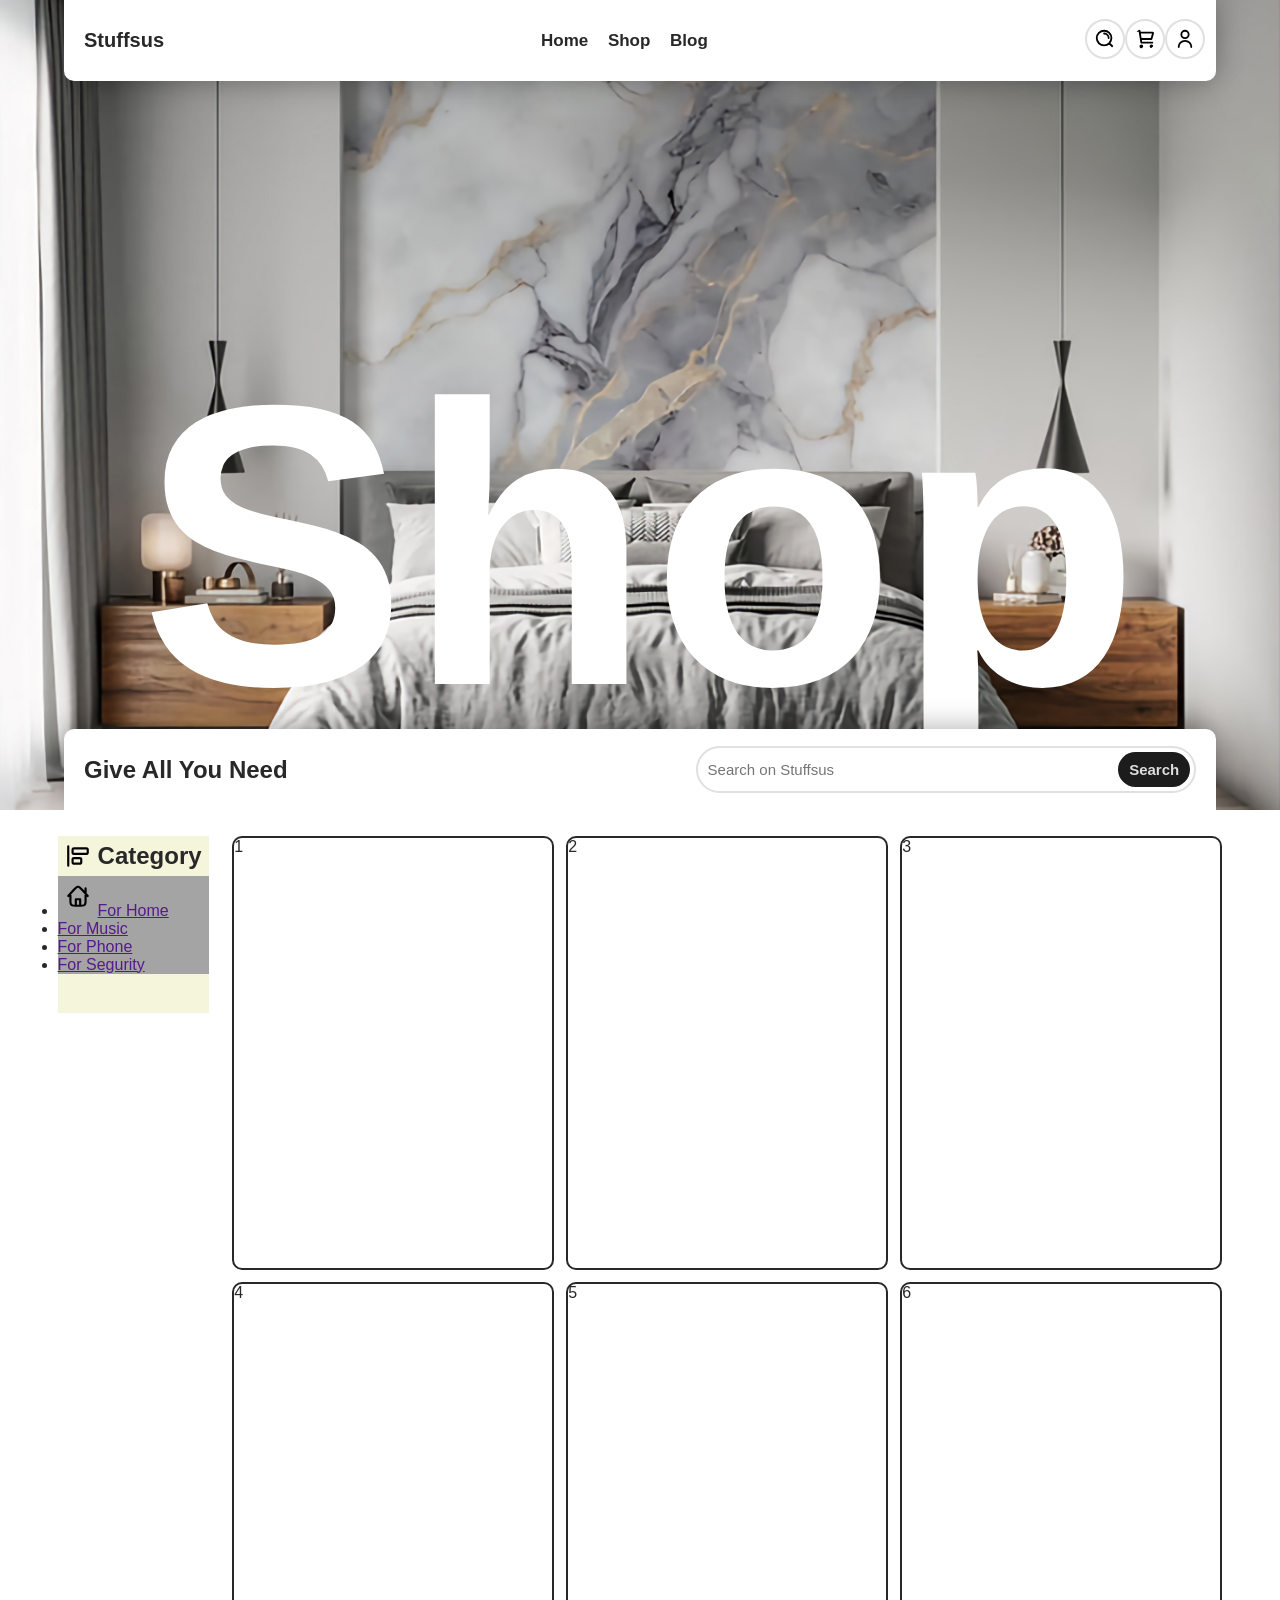
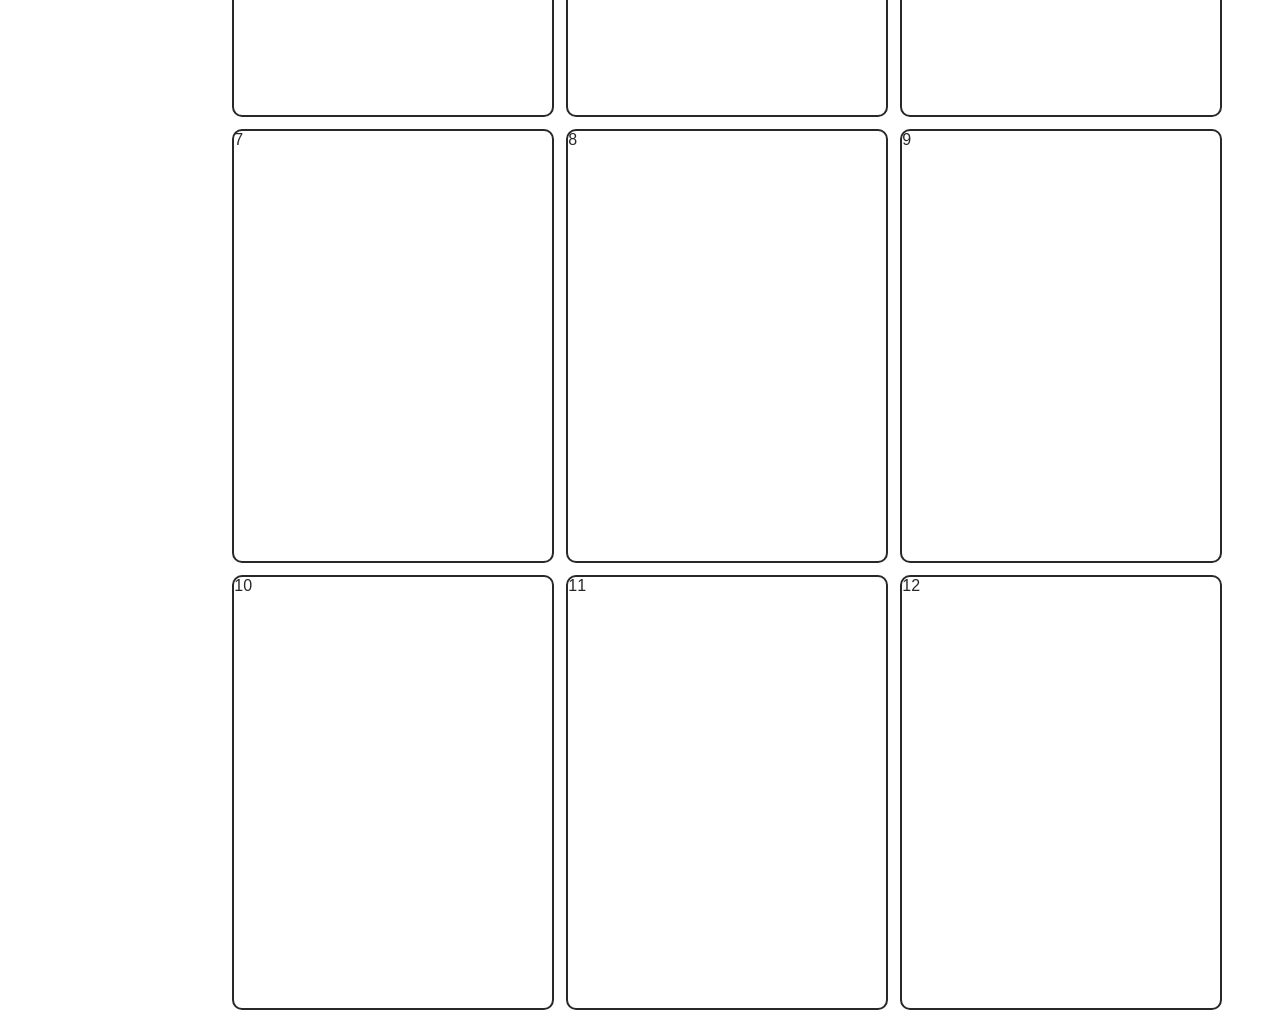
==== index.html @ 82d94eec "css y html" ====
<!DOCTYPE html>
<html lang="en">
<head>
    <meta charset="UTF-8">
    <meta name="viewport" content="width=device-width, initial-scale=1.0">
    <link rel="stylesheet" href="style.css">
    <title>E-commerce</title>
</head>
<body>
    <header class="header">
        <nav class="header__navbar">
            <h1 class="header__title">Stuffsus</h1>
            <ul class="header__list-container">
                <li class="header__list-item"><a href="#">Home</a></li>
                <li class="header__list-item"><a href="#">Shop</a></li>
                <li class="header__list-item"><a href="#">Blog</a></li>
            </ul>
            <div class="header__tools">
                <a href="#"><img src="img/search.svg" class="header__img"></a>
                <a href="#"><img src="img/carshoping.svg" class="header__img"></a>
                <a href="#"><img src="img/user.svg" class="header__img"></a>
            </div>
        </nav>
        <h2 class="header__background-txt">Shop</h2>
        <div class="header__navbar-second">
            <h2 class="header__title-second">Give All You Need</h2>
            <div class="header__search">
                <input class="header__search-txt" type="text" placeholder="Search on Stuffsus">
                <button class="header__search-button">Search</button>
            </div>
        </div>
    </header>
    <main class="shop">
        <div class="shop__box">
            <div class="shop__category">
                <div class="shop__category-title-box">
                    <img src="img/category.svg" class="shop__category-title-img">
                    <h2 class="shop__category-title">Category</h2>
                </div>
                <div class="shop__category-container">
                    <ul class="shop__category-list">
                        <li class="shop__category-item"><img src="img/house.svg" class="shop__category-item-img"><a href="">For Home</a></li>
                        <li class="shop__category-item"><a href="">For Music</a></li>
                        <li class="shop__category-item"><a href="">For Phone</a></li>
                        <li class="shop__category-item"><a href="">For Segurity</a></li>
                    </ul>
                </div>
            </div>
            <div class="shop__product-container">
                <div class="shop__product-item">1</div>
                <div class="shop__product-item">2</div>
                <div class="shop__product-item">3</div>
                <div class="shop__product-item">4</div>
                <div class="shop__product-item">5</div>
                <div class="shop__product-item">6</div>
                <div class="shop__product-item">7</div>
                <div class="shop__product-item">8</div>
                <div class="shop__product-item">9</div>
                <div class="shop__product-item">10</div>
                <div class="shop__product-item">11</div>
                <div class="shop__product-item">12</div>
            </div>
        </div>
    </main>
</body>
</html>
---- style.css ----
*   {
    box-sizing: border-box;
}

body, nav, ul, li, div, a, input, button, header, footer, * {
    margin: 0;
    padding: 0;
}

body    {
    font-family: Arial, Helvetica, sans-serif;
    color: #282828;
}

/* ------------HEADER SECTION---------- */

.header {
    display: flex;
    flex-direction: column;
    width: 100%;
    height: 90vh;
    background-color: lightgray;
    background-image: url(img/background.jpg);
    background-position: center;
    background-size: cover;
    justify-content: space-between;
    align-items: center;
    position: relative;
    overflow: hidden;
    container-type: inline-size;
    container-name: header;
}

.header__navbar    {
    display: flex;
    background-color: white;
    justify-content: space-between;
    width: 90vw;
    height: 10%;
    border-radius: 0 0 10px 10px;
    padding: 20px;
    align-items: center;
    z-index: 10;
    box-shadow: 0 0 30px #0005;
}

.header__title  {
    font-size: 20px;
}

.header__list-container {
    display: flex;
    justify-content: space-between;
    width: 15%;
}

.header__list-item  {
    list-style: none;
}

.header__list-item a {
    text-decoration: none;
    font-size: 17px;
    font-weight: 600;
    color: #282828;
}

.header__tools  {
    display: flex;
    justify-content: space-between;
    width: 10%;
}

.header__img    {
    padding: 7px;
    width: 40px;
    border-radius: 50px;
    border: solid 2px #e1e0e0;
}

.header__navbar-second  {
    display: flex;
    background-color: white;
    justify-content: space-between;
    width: 90vw;
    height: 10%;
    border-radius: 10px 10px 0 0;
    padding: 20px;
    align-items: center;
    z-index: 10;
    box-shadow: 0 0 30px #0005;
}

.header__search {
    display: flex;
    justify-content: space-between;
    width: 45%;
    border: solid 2px #e1e0e0;
    border-radius: 30px;
}

.header__search-txt {
    width: 33vw;
    margin: 10px 0 10px 10px;
    font-size: 15px;
    color: #a4a4a4;
    border: none;
}

.header__search-button   {
    width: 15%;
    border-radius: 30px;
    border: none;
    background-color: rgb(28 28 28);
    color: #dddddd;
    height: 35px;
    margin: 4px;
    font-size: 15px;
    font-weight: 600;
    cursor: pointer;
}

.header__search-button:hover    {
    background-color: rgb(28 28 28 / 85%);
    color: #c3c3c3;
    box-shadow: 0 0 3px rgba(0, 0, 0, 0.619);
}

.header__background-txt {
    color: #fff;
    position: absolute;
    top: 39%;
    font-size: 25rem;
    cursor: default;
}

/* ------------HEADER QUERIES---------- */

@container header (width: 900px) {
    .header {
        background-color: red;
    }
}

/* ------------HEADER END---------- */

/* ------------SHOP SECTION---------- */

.shop   {
    display: flex;
    width: 100%;
    height: 200vh;
}

.shop__box  {
    display: flex;
    width: 91%;
    justify-content: space-between;
    margin: 0 auto;
    margin-top: 2%;
}

.shop__category {
    display: flex;
    flex-direction: column;
    position: sticky;
    top: 5%;
    background-color: beige;
    height: 10%;
    width: 13%;
}

.shop__category-title-box {
    display: flex;
    justify-content: start;
    align-items: center;
}

.shop__category-title-img {
    padding: 7px;
    width: 40px;
}

.shop__category-container {
    background-color: azure;
}

.shop__category-list {
    width: 100%;
}

.shop__category-item-img {
    padding: 7px;
    width: 40px;
}

.shop__category-item {
    background-color: #a4a4a4;
}

.shop__product-container {
    width: 85%;
    display: grid;
    grid-template-columns: repeat(3, 1fr);
    grid-template-rows: repeat(4, 1fr);
    gap: 12px;
}

.shop__product-item {
    border: solid 2px #282828;
    border-radius: 10px;
}

/* ------------SHOP QUERIES---------- */



/* ------------SHOP END---------- */
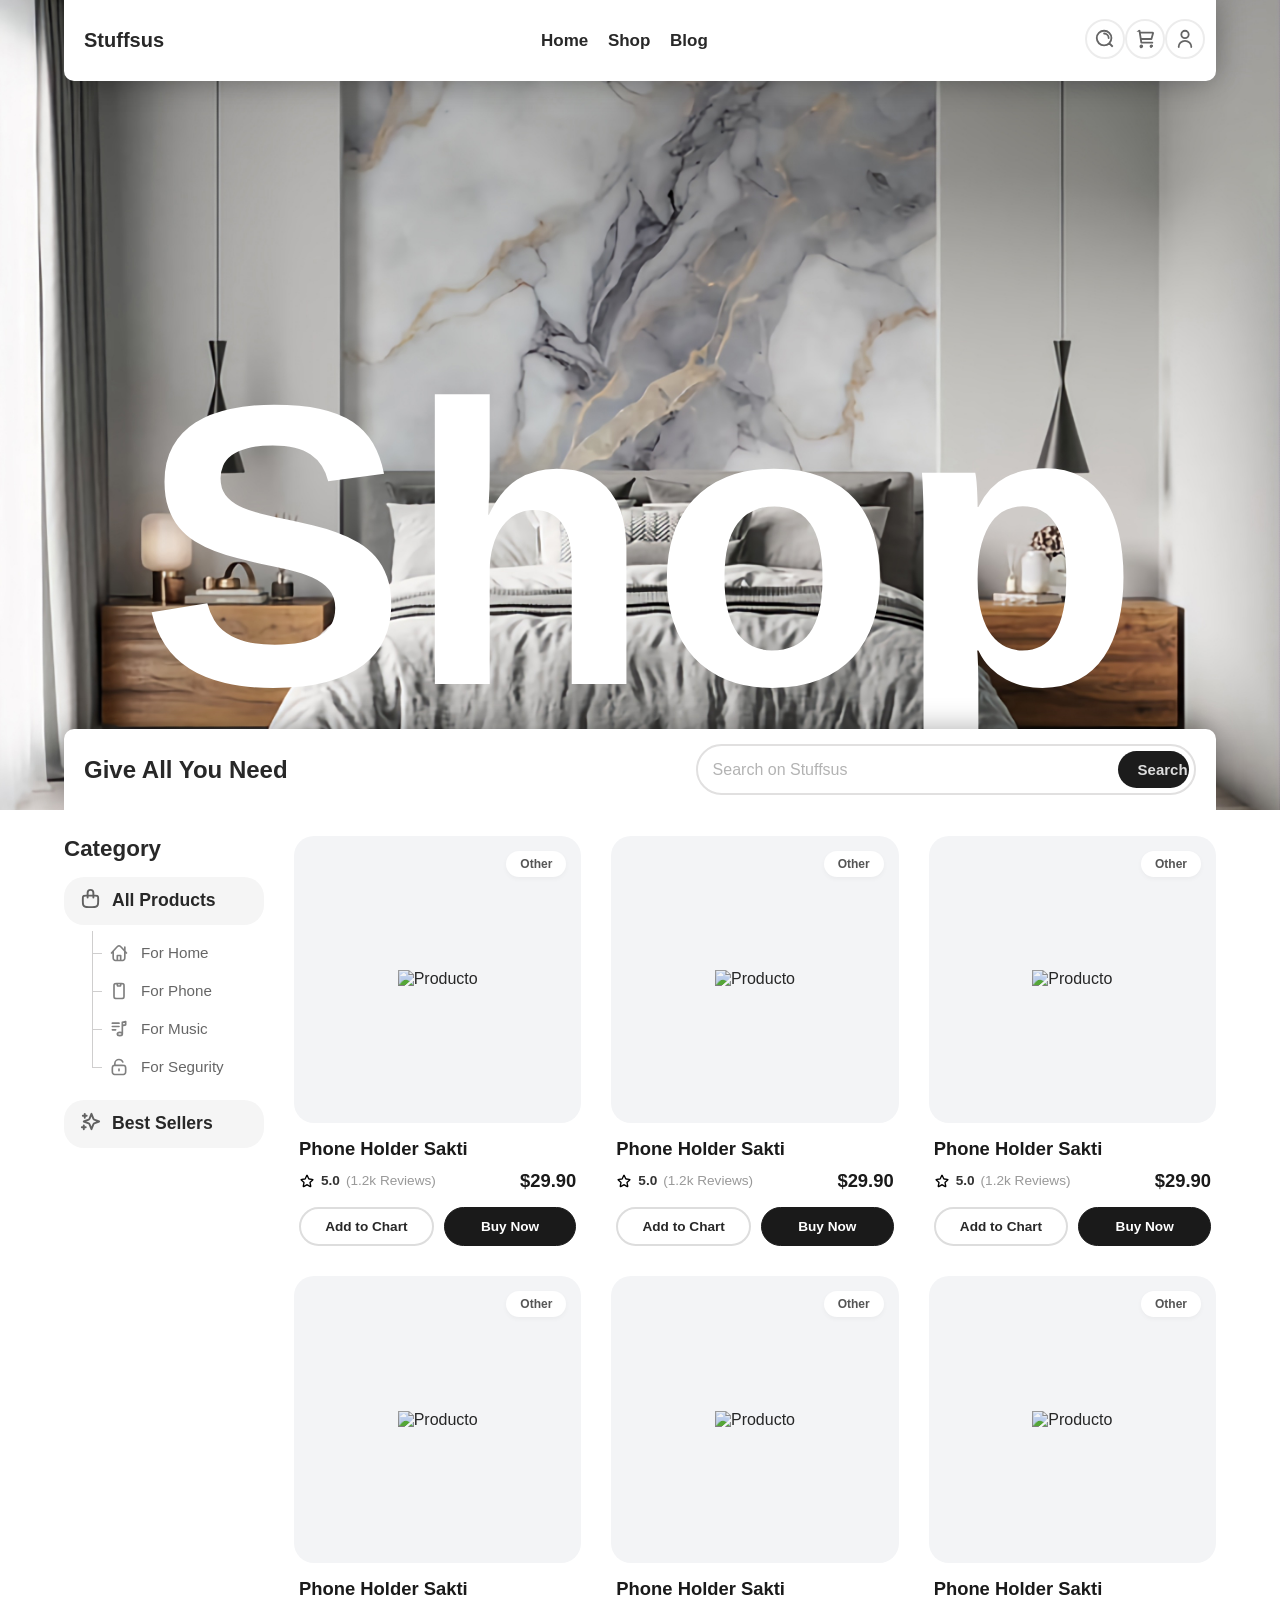
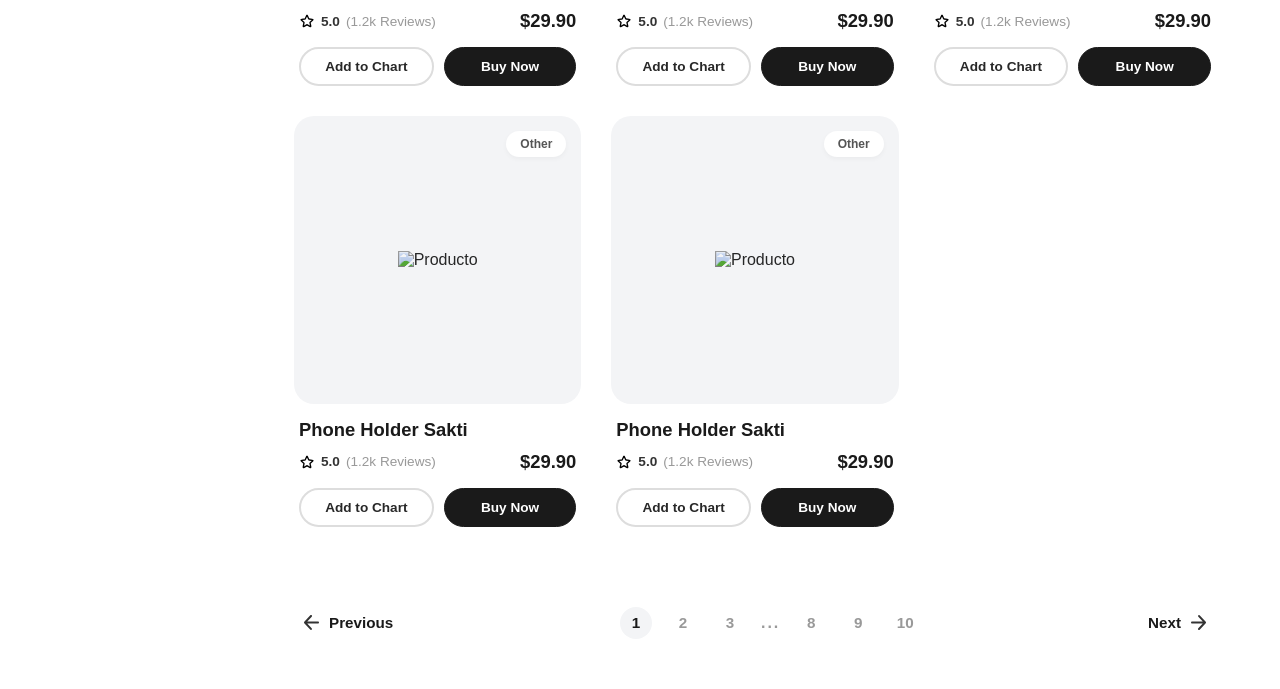
==== commit c61581d6: "add shop__section and update header__section" ====
--- a/index.html
+++ b/index.html
@@ -25,40 +25,246 @@
         <div class="header__navbar-second">
             <h2 class="header__title-second">Give All You Need</h2>
             <div class="header__search">
-                <input class="header__search-txt" type="text" placeholder="Search on Stuffsus">
-                <button class="header__search-button">Search</button>
+                <!-- <img src="img/search.svg" class="header__search-img"> -->
+                <input class="header__search-input" type="text" placeholder="Search on Stuffsus">
+                <button type="submit" class="header__search-button">Search</button>
             </div>
         </div>
     </header>
     <main class="shop">
         <div class="shop__box">
-            <div class="shop__category">
-                <div class="shop__category-title-box">
-                    <img src="img/category.svg" class="shop__category-title-img">
-                    <h2 class="shop__category-title">Category</h2>
+            <div class="shop__tree-menu">
+                <h2 class="shop__tree-menu-title">Category</h2>
+                <details open class="shop__details">
+                    <summary class="shop__summary shop__summary--active">
+                        <div class="shop__summary-content">
+                            <i><img src="img/bag.svg" class="shop__tree-menu-category-img"></i>
+                            All Products
+                        </div>
+                    </summary>
+                    <ul class="shop__sub-menu">
+                        <li class="shop__tree-menu-category-item">
+                            <i></i><img src="img/house.svg" class="shop__category-item-img"></i>
+                            <a href="">For Home</a>
+                        </li>
+                        <li class="shop__tree-menu-category-item">
+                            <i></i><img src="img/phone.svg" class="shop__category-item-img"></i>
+                            <a href="">For Phone</a>
+                        </li>
+                        <li class="shop__tree-menu-category-item">
+                            <i></i><img src="img/music.svg" class="shop__category-item-img"></i>
+                            <a href="">For Music</a>
+                        </li>
+                        <li class="shop__tree-menu-category-item">
+                            <i></i><img src="img/unlock.svg" class="shop__category-item-img"></i>
+                            <a href="">For Segurity</a>
+                        </li>
+                    </ul>
+                </details>
+                <details class="shop__details">
+                    <summary class="shop__summary shop__summary--active">
+                        <div class="shop__summary-content">
+                            <i><img src="img/stars.svg" class="shop__tree-menu-category-img"></i>
+                            Best Sellers
+                        </div>
+                    </summary>
+                    <ul class="shop__sub-menu">
+                        <li class="shop__tree-menu-category-item">
+                            <i></i><img src="img/user.svg" class="shop__category-item-img"></i>
+                            <a href="">Puto</a>
+                        </li>
+                        <li class="shop__tree-menu-category-item">
+                            <i></i><img src="img/bolt.svg" class="shop__category-item-img"></i>
+                            <a href="">Earphone</a>
+                        </li>
+                        <li class="shop__tree-menu-category-item">
+                            <i></i><img src="img/music.svg" class="shop__category-item-img"></i>
+                            <a href="">Musical</a>
+                        </li>
+                        <li class="shop__tree-menu-category-item">
+                            <i></i><img src="img/unlock.svg" class="shop__category-item-img"></i>
+                            <a href="">Diasca</a>
+                        </li>
+                    </ul>
+                </details>
+            </div>
+            <div class="shop__right-panel">
+                <div class="shop__product-container">
+                    <div class="shop__product-item">
+                        <div class="product__image-box">
+                            <span class="product__badge">Other</span>
+                            <img src="img/tu-producto.png" alt="Producto" class="product__img">
+                        </div>
+                        <div class="product__info">
+                            <h3 class="product__title">Phone Holder Sakti</h3>
+                            <div class="product__meta">
+                                <div class="product__rating">
+                                    <img src="img/star.svg" alt="Star" class="star-icon">
+                                    5.0 <span class="rating-count">(1.2k Reviews)</span>
+                                </div>
+                                <span class="product__price">$29.90</span>
+                            </div>
+                            <div class="product__actions">
+                                <button class="btn btn--outline">Add to Chart</button>
+                                <button class="btn btn--solid">Buy Now</button>
+                            </div>
+                        </div>
+                    </div>
+
+                    <div class="shop__product-item">
+                        <div class="product__image-box">
+                            <span class="product__badge">Other</span>
+                            <img src="img/tu-producto.png" alt="Producto" class="product__img">
+                        </div>
+                        <div class="product__info">
+                            <h3 class="product__title">Phone Holder Sakti</h3>
+                            <div class="product__meta">
+                                <div class="product__rating">
+                                    <img src="img/star.svg" alt="Star" class="star-icon">
+                                    5.0 <span class="rating-count">(1.2k Reviews)</span>
+                                </div>
+                                <span class="product__price">$29.90</span>
+                            </div>
+                            <div class="product__actions">
+                                <button class="btn btn--outline">Add to Chart</button>
+                                <button class="btn btn--solid">Buy Now</button>
+                            </div>
+                        </div>
+                    </div>
+                    <div class="shop__product-item">
+                        <div class="product__image-box">
+                            <span class="product__badge">Other</span>
+                            <img src="img/tu-producto.png" alt="Producto" class="product__img">
+                        </div>
+                        <div class="product__info">
+                            <h3 class="product__title">Phone Holder Sakti</h3>
+                            <div class="product__meta">
+                                <div class="product__rating">
+                                    <img src="img/star.svg" alt="Star" class="star-icon">
+                                    5.0 <span class="rating-count">(1.2k Reviews)</span>
+                                </div>
+                                <span class="product__price">$29.90</span>
+                            </div>
+                            <div class="product__actions">
+                                <button class="btn btn--outline">Add to Chart</button>
+                                <button class="btn btn--solid">Buy Now</button>
+                            </div>
+                        </div>
+                    </div>
+                    <div class="shop__product-item">
+                        <div class="product__image-box">
+                            <span class="product__badge">Other</span>
+                            <img src="img/tu-producto.png" alt="Producto" class="product__img">
+                        </div>
+                        <div class="product__info">
+                            <h3 class="product__title">Phone Holder Sakti</h3>
+                            <div class="product__meta">
+                                <div class="product__rating">
+                                    <img src="img/star.svg" alt="Star" class="star-icon">
+                                    5.0 <span class="rating-count">(1.2k Reviews)</span>
+                                </div>
+                                <span class="product__price">$29.90</span>
+                            </div>
+                            <div class="product__actions">
+                                <button class="btn btn--outline">Add to Chart</button>
+                                <button class="btn btn--solid">Buy Now</button>
+                            </div>
+                        </div>
+                    </div>
+                    <div class="shop__product-item">
+                        <div class="product__image-box">
+                            <span class="product__badge">Other</span>
+                            <img src="img/tu-producto.png" alt="Producto" class="product__img">
+                        </div>
+                        <div class="product__info">
+                            <h3 class="product__title">Phone Holder Sakti</h3>
+                            <div class="product__meta">
+                                <div class="product__rating">
+                                    <img src="img/star.svg" alt="Star" class="star-icon">
+                                    5.0 <span class="rating-count">(1.2k Reviews)</span>
+                                </div>
+                                <span class="product__price">$29.90</span>
+                            </div>
+                            <div class="product__actions">
+                                <button class="btn btn--outline">Add to Chart</button>
+                                <button class="btn btn--solid">Buy Now</button>
+                            </div>
+                        </div>
+                    </div>
+                    <div class="shop__product-item">
+                        <div class="product__image-box">
+                            <span class="product__badge">Other</span>
+                            <img src="img/tu-producto.png" alt="Producto" class="product__img">
+                        </div>
+                        <div class="product__info">
+                            <h3 class="product__title">Phone Holder Sakti</h3>
+                            <div class="product__meta">
+                                <div class="product__rating">
+                                    <img src="img/star.svg" alt="Star" class="star-icon">
+                                    5.0 <span class="rating-count">(1.2k Reviews)</span>
+                                </div>
+                                <span class="product__price">$29.90</span>
+                            </div>
+                            <div class="product__actions">
+                                <button class="btn btn--outline">Add to Chart</button>
+                                <button class="btn btn--solid">Buy Now</button>
+                            </div>
+                        </div>
+                    </div>
+                    <div class="shop__product-item">
+                        <div class="product__image-box">
+                            <span class="product__badge">Other</span>
+                            <img src="img/tu-producto.png" alt="Producto" class="product__img">
+                        </div>
+                        <div class="product__info">
+                            <h3 class="product__title">Phone Holder Sakti</h3>
+                            <div class="product__meta">
+                                <div class="product__rating">
+                                    <img src="img/star.svg" alt="Star" class="star-icon">
+                                    5.0 <span class="rating-count">(1.2k Reviews)</span>
+                                </div>
+                                <span class="product__price">$29.90</span>
+                            </div>
+                            <div class="product__actions">
+                                <button class="btn btn--outline">Add to Chart</button>
+                                <button class="btn btn--solid">Buy Now</button>
+                            </div>
+                        </div>
+                    </div>
+                    <div class="shop__product-item">
+                        <div class="product__image-box">
+                            <span class="product__badge">Other</span>
+                            <img src="img/tu-producto.png" alt="Producto" class="product__img">
+                        </div>
+                        <div class="product__info">
+                            <h3 class="product__title">Phone Holder Sakti</h3>
+                            <div class="product__meta">
+                                <div class="product__rating">
+                                    <img src="img/star.svg" alt="Star" class="star-icon">
+                                    5.0 <span class="rating-count">(1.2k Reviews)</span>
+                                </div>
+                                <span class="product__price">$29.90</span>
+                            </div>
+                            <div class="product__actions">
+                                <button class="btn btn--outline">Add to Chart</button>
+                                <button class="btn btn--solid">Buy Now</button>
+                            </div>
+                        </div>
+                    </div>
                 </div>
-                <div class="shop__category-container">
-                    <ul class="shop__category-list">
-                        <li class="shop__category-item"><img src="img/house.svg" class="shop__category-item-img"><a href="">For Home</a></li>
-                        <li class="shop__category-item"><a href="">For Music</a></li>
-                        <li class="shop__category-item"><a href="">For Phone</a></li>
-                        <li class="shop__category-item"><a href="">For Segurity</a></li>
-                    </ul>
+                <div class="shop__pagination">
+                    <a href="#" class="pagination__btn"><img src="img/back.svg" alt="Back" class="arrow-icon"> Previous</a>
+                    <div class="pagination__numbers">
+                        <a href="#" class="page-num active">1</a>
+                        <a href="#" class="page-num">2</a>
+                        <a href="#" class="page-num">3</a>
+                        <span class="page-dots">...</span>
+                        <a href="#" class="page-num">8</a>
+                        <a href="#" class="page-num">9</a>
+                        <a href="#" class="page-num">10</a>
+                    </div>
+                    <a href="#" class="pagination__btn">Next<img src="img/back.svg" alt="Next" class="arrow-icon right-arrow"></a>
                 </div>
-            </div>
-            <div class="shop__product-container">
-                <div class="shop__product-item">1</div>
-                <div class="shop__product-item">2</div>
-                <div class="shop__product-item">3</div>
-                <div class="shop__product-item">4</div>
-                <div class="shop__product-item">5</div>
-                <div class="shop__product-item">6</div>
-                <div class="shop__product-item">7</div>
-                <div class="shop__product-item">8</div>
-                <div class="shop__product-item">9</div>
-                <div class="shop__product-item">10</div>
-                <div class="shop__product-item">11</div>
-                <div class="shop__product-item">12</div>
             </div>
         </div>
     </main>
--- a/style.css
+++ b/style.css
@@ -75,7 +75,14 @@
     padding: 7px;
     width: 40px;
     border-radius: 50px;
+    opacity: 0.6;
     border: solid 2px #e1e0e0;
+    transition: all 0.2s ease;
+}
+
+.header__img:hover {
+    border-color: #282828;
+    background-color: #f0f0f0;
 }
 
 .header__navbar-second  {
@@ -93,31 +100,50 @@
 
 .header__search {
     display: flex;
-    justify-content: space-between;
     width: 45%;
     border: solid 2px #e1e0e0;
-    border-radius: 30px;
-}
-
-.header__search-txt {
-    width: 33vw;
-    margin: 10px 0 10px 10px;
-    font-size: 15px;
-    color: #a4a4a4;
+    border-radius: 50px;
+    padding: 5px 5px 5px 15px;
+    transition: border-color 0.3s ease;
+}
+
+.header__search:focus-within {
+    border-color: #333;
+}
+
+/* .header__search-img {
+    padding: 7px;
+    width: 40px;
+    opacity: 30%;
+    pointer-events: none;
+} */
+
+.header__search-input {
     border: none;
+    outline: none;
+    flex-grow: 1;
+    font-size: 16px;
+    color: #000;
+    padding: 5px 0;
+}
+
+.header__search-input::placeholder {
+    color: #b3b3b3;
+    font-weight: 400;
 }
 
 .header__search-button   {
     width: 15%;
-    border-radius: 30px;
+    border-radius: 25px;
     border: none;
     background-color: rgb(28 28 28);
     color: #dddddd;
-    height: 35px;
-    margin: 4px;
     font-size: 15px;
-    font-weight: 600;
+    font-weight: bold;
     cursor: pointer;
+    padding: 10px 20px;
+    transition: background-color 0.2s;
+    margin-left: 5px;
 }
 
 .header__search-button:hover    {
@@ -149,70 +175,355 @@
 .shop   {
     display: flex;
     width: 100%;
-    height: 200vh;
+    min-height: 100vh;
+    padding-bottom: 50px;
 }
 
 .shop__box  {
     display: flex;
-    width: 91%;
-    justify-content: space-between;
+    width: 90%;
+    gap: 30px;
     margin: 0 auto;
     margin-top: 2%;
-}
-
-.shop__category {
+    align-items: flex-start; /* Evita que el menú se estire verticalmente hacia abajo */
+}
+
+.shop__tree-menu {
+    border-radius: 12px;
+    position: sticky;
+    top: 5%; 
+    width: max-content; 
+    min-width: 200px; 
+    max-width: 280px; 
+    flex-shrink: 0;
+}
+
+.shop__tree-menu-title {
+    font-size: 1.4rem;
+    margin-bottom: 5px;
+    padding-bottom: 10px;
+    font-weight: bold; 
+}
+
+.shop__details {
+    margin-bottom: 15px; 
+}
+
+.shop__summary {
+    list-style: none;
+    padding: 10px 15px; 
+    background: transparent; 
+    border-radius: 20px; 
+    cursor: pointer;
+    font-weight: 600;
+    font-size: 1.1rem;
+    display: flex;
+    align-items: center;
+    transition: background 0.2s;
+    user-select: none;
+}
+
+.shop__summary--active {
+    background-color: #f5f5f5;
+}
+
+.shop__summary:hover {
+    background-color: #f0f0f0;
+}
+
+.shop__summary::-webkit-details-marker {
+    display: none;
+}
+
+.shop__summary-content {
+    display: flex;
+    align-items: center;
+    gap: 10px;
+}
+
+.shop__tree-menu-category-img {
+    width: 23px; 
+    height: 23px;
+    opacity: 0.6; 
+}
+
+.shop__sub-menu {
+    margin-top: 10px;
+    margin-bottom: 10px;
+    list-style: none;
+    padding-left: 20px;
+    position: relative;
+}
+
+/* Línea vertical gris que conecta los items como en un árbol real */
+.shop__sub-menu::before {
+    content: '';
+    position: absolute;
+    left: 28px;
+    top: -4px;
+    bottom: 17px;
+    width: 1px;
+    background-color: #cfcece;
+    z-index: 2;
+}
+
+.shop__tree-menu-category-item {
+    padding: 8px 12px 8px 25px;
+    background-color: transparent;
+    border-radius: 8px;
+    margin-bottom: 2px;
+    transition: background 0.2s;
+    display: flex;
+    align-items: center;
+    position: relative;
+}
+
+/* Líneas horizontales pequeñas que salen de la línea principal */
+.shop__tree-menu-category-item::before {
+    content: '';
+    position: absolute;
+    left: 8px;
+    top: 50%;
+    width: 10px;
+    height: 1px;
+    background-color: #cfcece;
+}
+
+.shop__tree-menu-category-item a {
+    text-decoration: none;
+    color: #666;
+    font-size: 0.95rem;
+}
+
+.shop__tree-menu-category-item:hover {
+    background-color: #f5f5f5;
+}
+
+.shop__tree-menu-category-item:hover a {
+    color: #000;
+}
+
+.shop__category-item-img {
+    width: 20px;
+    margin-right: 12px;
+    opacity: 0.5;
+}
+
+.shop__right-panel {
     display: flex;
     flex-direction: column;
-    position: sticky;
-    top: 5%;
-    background-color: beige;
-    height: 10%;
-    width: 13%;
-}
-
-.shop__category-title-box {
-    display: flex;
-    justify-content: start;
-    align-items: center;
-}
-
-.shop__category-title-img {
-    padding: 7px;
-    width: 40px;
-}
-
-.shop__category-container {
-    background-color: azure;
-}
-
-.shop__category-list {
-    width: 100%;
-}
-
-.shop__category-item-img {
-    padding: 7px;
-    width: 40px;
-}
-
-.shop__category-item {
-    background-color: #a4a4a4;
+    flex-grow: 1;
+    gap: 40px; 
 }
 
 .shop__product-container {
-    width: 85%;
     display: grid;
     grid-template-columns: repeat(3, 1fr);
-    grid-template-rows: repeat(4, 1fr);
-    gap: 12px;
+    gap: 30px;
 }
 
 .shop__product-item {
-    border: solid 2px #282828;
-    border-radius: 10px;
-}
+    display: flex;
+    flex-direction: column;
+    gap: 15px;
+    background-color: transparent;
+}
+
+.product__image-box {
+    background-color: #f3f4f6;
+    border-radius: 20px;
+    position: relative;
+    display: flex;
+    justify-content: center;
+    align-items: center;
+    aspect-ratio: 1 / 1; /* Hace que la caja sea un cuadrado perfecto siempre */
+    padding: 30px;
+}
+
+.product__badge {
+    position: absolute;
+    top: 15px;
+    right: 15px;
+    background-color: #ffffff;
+    padding: 6px 14px;
+    border-radius: 20px;
+    font-size: 0.75rem;
+    font-weight: 700;
+    color: #555;
+    box-shadow: 0 2px 5px rgba(0,0,0,0.04);
+}
+
+.product__img {
+    max-width: 100%;
+    max-height: 100%;
+    object-fit: contain; /* Evita que se deforme */
+    mix-blend-mode: multiply; /* fondo blanco, esto lo funde con el gris */
+}
+
+.product__info {
+    display: flex;
+    flex-direction: column;
+    gap: 10px;
+    padding: 0 5px;
+}
+
+.product__title {
+    font-size: 1.15rem;
+    font-weight: 700;
+    color: #1a1a1a;
+    margin: 0;
+}
+
+.product__meta {
+    display: flex;
+    justify-content: space-between;
+    align-items: center;
+}
+
+.product__rating {
+    display: flex;
+    align-items: center;
+    gap: 6px;
+    font-size: 0.85rem;
+    font-weight: 700;
+    color: #333;
+}
+
+/* (Reviews) */
+.rating-count {
+    color: #999;
+    font-weight: 500;
+}
+
+.star-icon {
+    width: 16px;
+    height: 16px;
+}
+
+.product__price {
+    font-size: 1.15rem;
+    font-weight: 800;
+    color: #1a1a1a;
+}
+
+.product__actions {
+    display: flex;
+    gap: 10px;
+    margin-top: 5px;
+}
+
+.btn {
+    flex: 1;
+    padding: 10px 0;
+    border-radius: 25px;
+    font-weight: 600;
+    font-size: 0.85rem;
+    cursor: pointer;
+    border: none;
+    transition: all 0.2s ease;
+}
+
+/* Botón "Add to Chart" */
+.btn--outline {
+    background-color: #fff;
+    border: 2px solid #ddd;
+    color: #282828;
+}
+
+.btn--outline:hover {
+    border-color: #1a1a1a;
+}
+
+/* Botón "Buy Now" */
+.btn--solid {
+    background-color: #1a1a1a;
+    color: #fff;
+    border: 1.5px solid #1a1a1a;
+}
+
+.btn--solid:hover {
+    background-color: #333;
+}
+
+.shop__pagination {
+    display: flex;
+    justify-content: space-between;
+    align-items: center;
+    margin-top: 20px;
+    padding: 20px 10px 0 10px; 
+}
+
+.pagination__btn {
+    display: flex;
+    align-items: center;
+    gap: 10px;
+    text-decoration: none;
+    color: #1a1a1a;
+    font-weight: 600;
+    font-size: 0.95rem;
+    transition: opacity 0.2s;
+}
+
+.pagination__btn:hover {
+    opacity: 0.6;
+}
+
+.arrow-icon {
+    width: 15px;
+    height: 15px;
+    opacity: 0.8;
+}
+
+.right-arrow {
+    transform: rotate(180deg);
+}
+
+.pagination__numbers {
+    display: flex;
+    gap: 15px;
+    align-items: center;
+}
+
+.page-num {
+    text-decoration: none;
+    color: #999;
+    font-weight: 600;
+    font-size: 0.95rem;
+    width: 32px;
+    height: 32px;
+    display: flex;
+    justify-content: center;
+    align-items: center;
+    border-radius: 50%;
+    transition: all 0.2s;
+}
+
+.page-num:hover {
+    color: #1a1a1a;
+    background-color: #f9f9f9;
+}
+
+.page-num.active {
+    background-color: #f3f4f6;
+    color: #1a1a1a;
+}
+
+.page-dots {
+    color: #999;
+    font-weight: 600;
+    letter-spacing: 2px;
+}
+
 
 /* ------------SHOP QUERIES---------- */
 
+@media (max-width: 1200px) {
+    .shop__product-container {
+        grid-template-columns: repeat(2, 1fr); 
+    }
+}
+
+
 
 
 /* ------------SHOP END---------- */
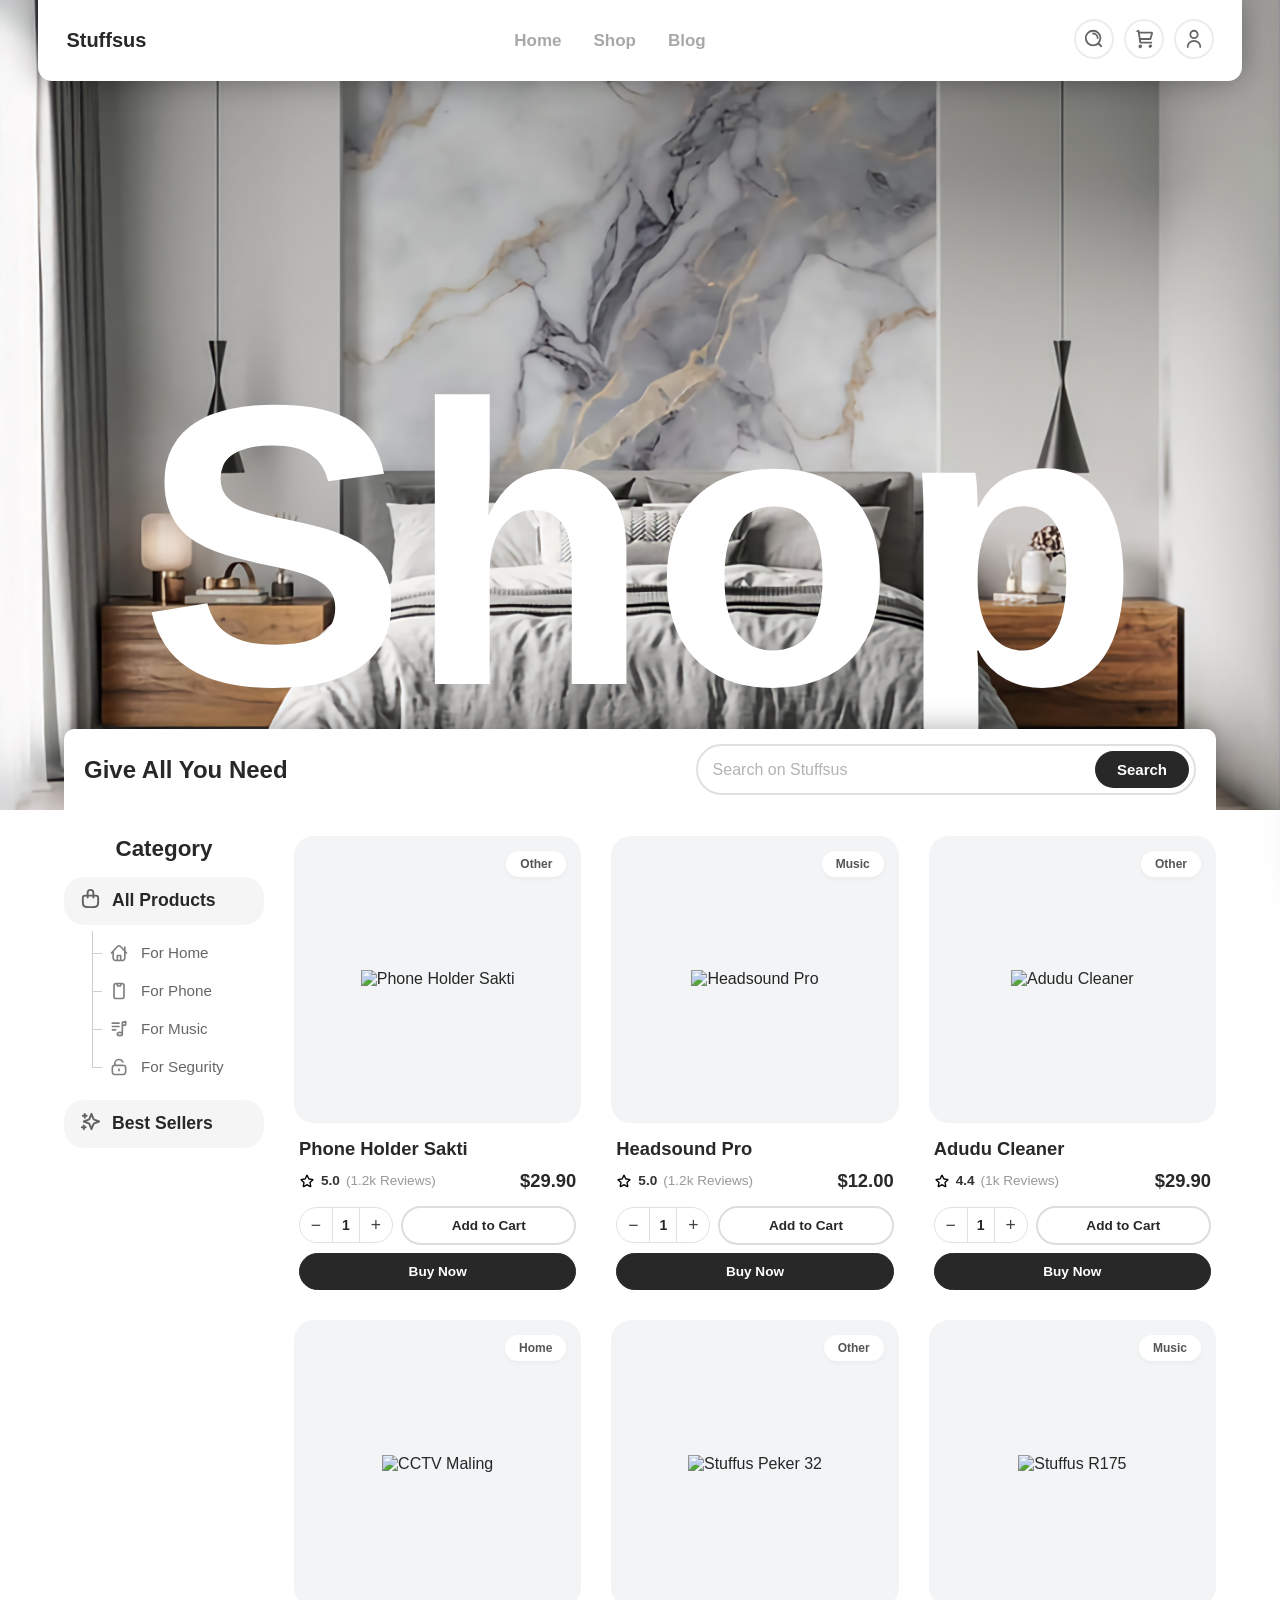
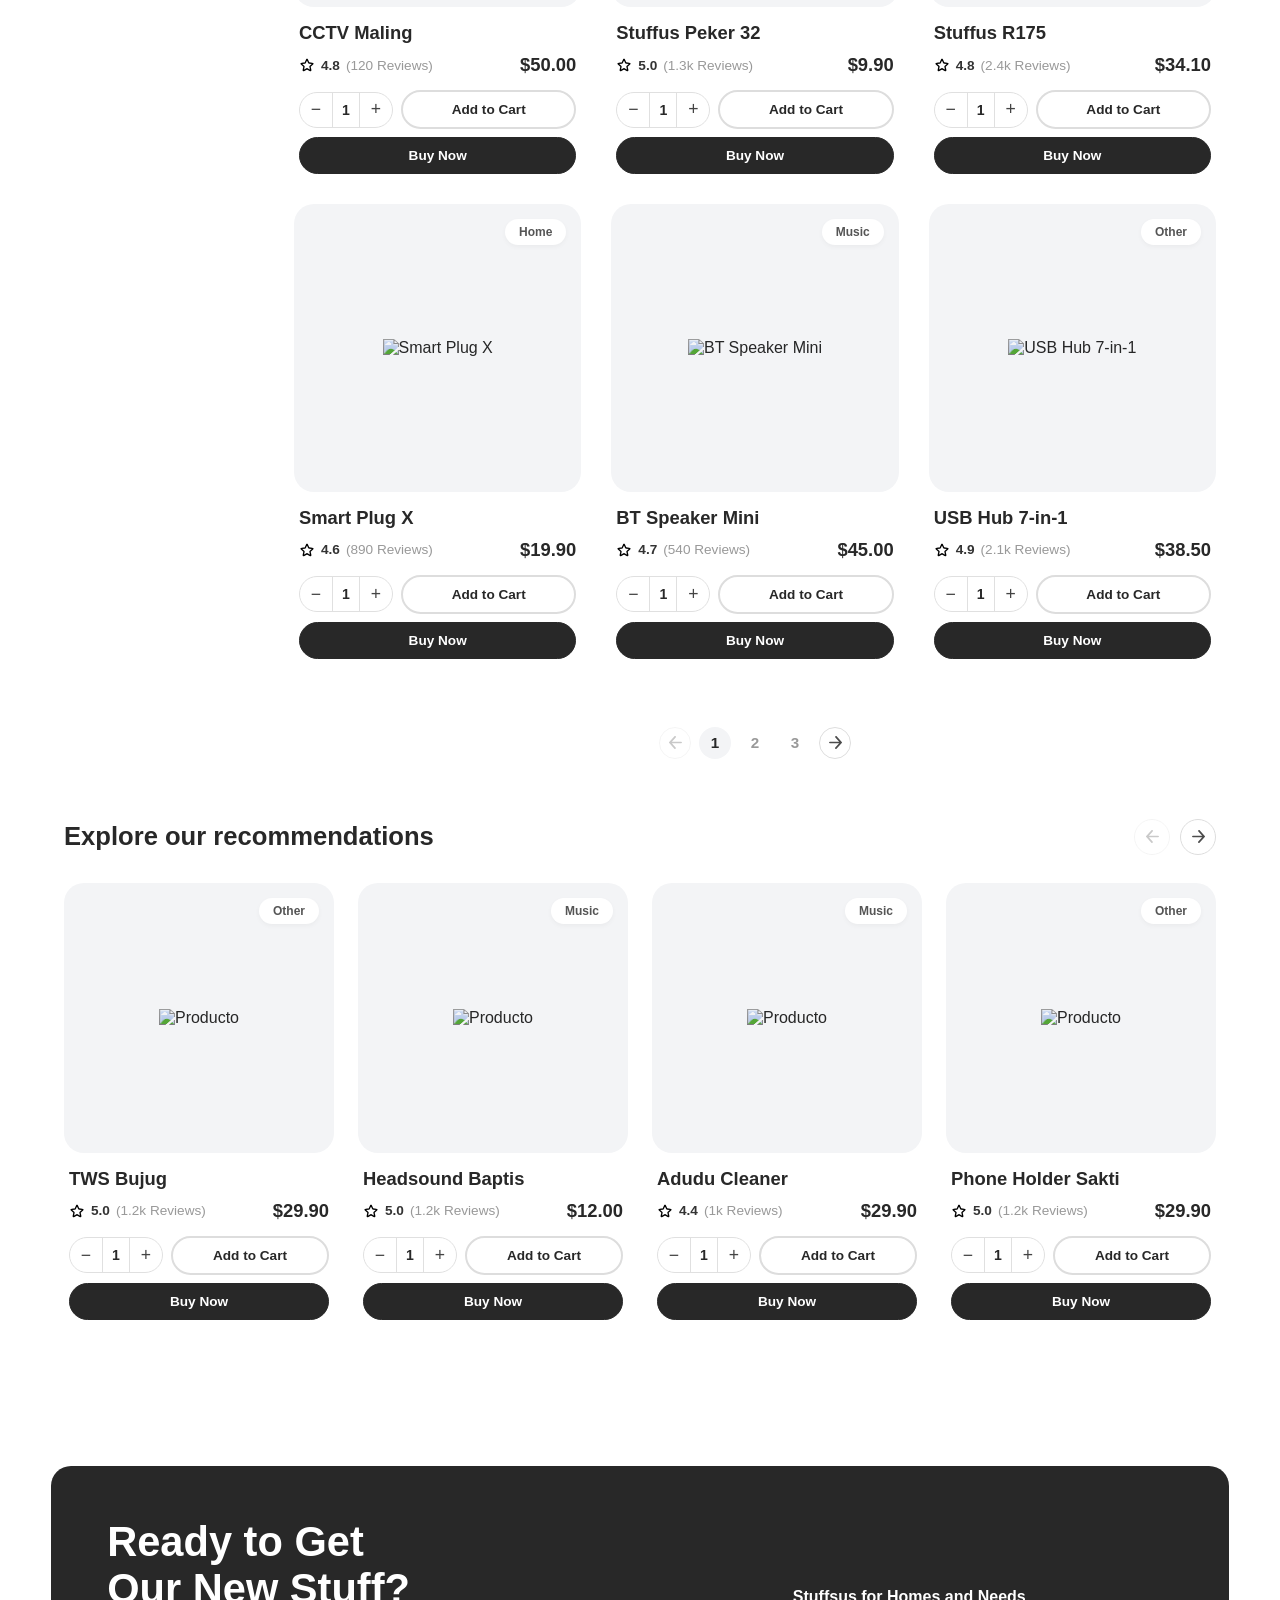
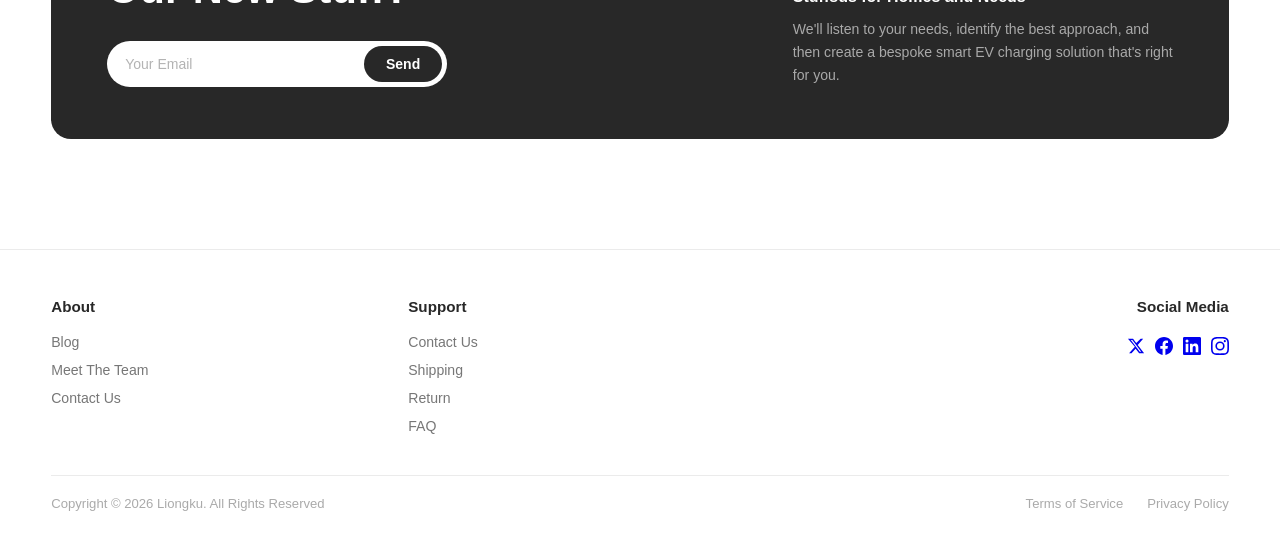
==== commit 6c949e52: "add js,html,css ; add responsive, shopcar and news sections" ====
--- a/index.html
+++ b/index.html
@@ -7,266 +7,1414 @@
     <title>E-commerce</title>
 </head>
 <body>
-    <header class="header">
-        <nav class="header__navbar">
-            <h1 class="header__title">Stuffsus</h1>
-            <ul class="header__list-container">
-                <li class="header__list-item"><a href="#">Home</a></li>
-                <li class="header__list-item"><a href="#">Shop</a></li>
-                <li class="header__list-item"><a href="#">Blog</a></li>
+    <input type="checkbox" id="sidebar-toggle" class="sidebar__toggle">
+    <label for="sidebar-toggle" class="sidebar__overlay"></label>
+    <header class="header" data-section="home">
+        <nav class="header__topbar">
+            <h1 class="header__logo-text">Stuffsus</h1>
+            <ul class="header__nav-list">
+                <li class="header__nav-item"><a href="#" data-target="home">Home</a></li>
+                <li class="header__nav-item"><a href="#" data-target="shop">Shop</a></li>
+                <li class="header__nav-item"><a href="#" data-target="cta">Blog</a></li>
             </ul>
-            <div class="header__tools">
-                <a href="#"><img src="img/search.svg" class="header__img"></a>
-                <a href="#"><img src="img/carshoping.svg" class="header__img"></a>
-                <a href="#"><img src="img/user.svg" class="header__img"></a>
+            <div class="header__tool-list">
+                <a href="#" id="nav-search-btn"><img src="img/search.svg" class="header__tool-icon"></a>
+                <a href="#" id="nav-cart-btn" class="header__cart-btn"><img src="img/carshoping.svg" class="header__tool-icon"><span class="header__cart-badge" id="cart-badge">0</span></a>
+                <a href="#"><img src="img/user.svg" class="header__tool-icon"></a>
             </div>
+            <label for="sidebar-toggle" class="header__menu-btn" aria-label="Open menu">
+                <img src="img/menu.svg">
+            </label>
         </nav>
-        <h2 class="header__background-txt">Shop</h2>
-        <div class="header__navbar-second">
-            <h2 class="header__title-second">Give All You Need</h2>
-            <div class="header__search">
-                <!-- <img src="img/search.svg" class="header__search-img"> -->
-                <input class="header__search-input" type="text" placeholder="Search on Stuffsus">
-                <button type="submit" class="header__search-button">Search</button>
+        <h2 class="header__bg-text">Shop</h2>
+        <div class="header__bottom-bar">
+            <h2 class="header__tagline">Give All You Need</h2>
+            <div class="header__search-bar">
+                
+                <input class="header__search-bar-field" id="main-search" type="text" placeholder="Search on Stuffsus">
+                <button type="submit" class="header__search-bar-btn">Search</button>
             </div>
         </div>
     </header>
-    <main class="shop">
+    <aside class="sidebar">
+        <div class="sidebar__header">
+            <span class="sidebar__logo">Stuffsus</span>
+            <label for="sidebar-toggle" class="sidebar__close" aria-label="Close menu">
+                <img src="img/close.svg" class="sidebar__close-icon">
+            </label>
+        </div>
+        <nav class="sidebar__nav">
+            <a href="#" data-target="home" class="sidebar__nav-link">
+                <svg xmlns="http://www.w3.org/2000/svg" width="18" height="18" viewBox="0 0 24 24" fill="none" stroke="currentColor" stroke-width="2" stroke-linecap="round" stroke-linejoin="round"><path d="M3 9l9-7 9 7v11a2 2 0 0 1-2 2H5a2 2 0 0 1-2-2z"/><polyline points="9 22 9 12 15 12 15 22"/></svg>
+                Home
+            </a>
+            <a href="#" data-target="shop" class="sidebar__nav-link sidebar__nav-link--active">
+                <svg xmlns="http://www.w3.org/2000/svg" width="18" height="18" viewBox="0 0 24 24" fill="none" stroke="currentColor" stroke-width="2" stroke-linecap="round" stroke-linejoin="round"><circle cx="9" cy="21" r="1"/><circle cx="20" cy="21" r="1"/><path d="M1 1h4l2.68 13.39a2 2 0 0 0 2 1.61h9.72a2 2 0 0 0 2-1.61L23 6H6"/></svg>
+                Shop
+            </a>
+            <a href="#" data-target="cta" class="sidebar__nav-link">
+                <svg xmlns="http://www.w3.org/2000/svg" width="18" height="18" viewBox="0 0 24 24" fill="none" stroke="currentColor" stroke-width="2" stroke-linecap="round" stroke-linejoin="round"><path d="M14 2H6a2 2 0 0 0-2 2v16a2 2 0 0 0 2 2h12a2 2 0 0 0 2-2V8z"/><polyline points="14 2 14 8 20 8"/><line x1="16" y1="13" x2="8" y2="13"/><line x1="16" y1="17" x2="8" y2="17"/><polyline points="10 9 9 9 8 9"/></svg>
+                Blog
+            </a>
+        </nav>
+        <div class="sidebar__divider"></div>
+        <div class="sidebar__tools">
+            <a href="#" class="sidebar__action-link">
+                <img src="img/search.svg" class="sidebar__action-icon"> Search
+            </a>
+            <a href="#" class="sidebar__action-link">
+                <img src="img/carshoping.svg" class="sidebar__action-icon"> Cart
+            </a>
+            <a href="#" class="sidebar__action-link">
+                <img src="img/user.svg" class="sidebar__action-icon"> Account
+            </a>
+        </div>
+    </aside>
+    <main class="shop" data-section="shop">
+
+        
         <div class="shop__box">
-            <div class="shop__tree-menu">
-                <h2 class="shop__tree-menu-title">Category</h2>
+            <div class="shop__grid">
+                <div class="shop__menu">
+                <h2 class="shop__menu-title">Category</h2>
                 <details open class="shop__details">
-                    <summary class="shop__summary shop__summary--active">
-                        <div class="shop__summary-content">
-                            <i><img src="img/bag.svg" class="shop__tree-menu-category-img"></i>
+                    <summary class="shop__summary shop__summary--open">
+                        <div class="shop__summary-inner">
+                            <i><img src="img/bag.svg" class="shop__category-icon"></i>
                             All Products
                         </div>
                     </summary>
-                    <ul class="shop__sub-menu">
-                        <li class="shop__tree-menu-category-item">
-                            <i></i><img src="img/house.svg" class="shop__category-item-img"></i>
+                    <ul class="shop__submenu">
+                        <li class="shop__category-item">
+                            <i></i><img src="img/house.svg" class="shop__item-icon"></i>
                             <a href="">For Home</a>
                         </li>
-                        <li class="shop__tree-menu-category-item">
-                            <i></i><img src="img/phone.svg" class="shop__category-item-img"></i>
+                        <li class="shop__category-item">
+                            <i></i><img src="img/phone.svg" class="shop__item-icon"></i>
                             <a href="">For Phone</a>
                         </li>
-                        <li class="shop__tree-menu-category-item">
-                            <i></i><img src="img/music.svg" class="shop__category-item-img"></i>
+                        <li class="shop__category-item">
+                            <i></i><img src="img/music.svg" class="shop__item-icon"></i>
                             <a href="">For Music</a>
                         </li>
-                        <li class="shop__tree-menu-category-item">
-                            <i></i><img src="img/unlock.svg" class="shop__category-item-img"></i>
+                        <li class="shop__category-item">
+                            <i></i><img src="img/unlock.svg" class="shop__item-icon"></i>
                             <a href="">For Segurity</a>
                         </li>
                     </ul>
                 </details>
                 <details class="shop__details">
-                    <summary class="shop__summary shop__summary--active">
-                        <div class="shop__summary-content">
-                            <i><img src="img/stars.svg" class="shop__tree-menu-category-img"></i>
+                    <summary class="shop__summary shop__summary--open">
+                        <div class="shop__summary-inner">
+                            <i><img src="img/stars.svg" class="shop__category-icon"></i>
                             Best Sellers
                         </div>
                     </summary>
-                    <ul class="shop__sub-menu">
-                        <li class="shop__tree-menu-category-item">
-                            <i></i><img src="img/user.svg" class="shop__category-item-img"></i>
+                    <ul class="shop__submenu">
+                        <li class="shop__category-item">
+                            <i></i><img src="img/user.svg" class="shop__item-icon"></i>
                             <a href="">Puto</a>
                         </li>
-                        <li class="shop__tree-menu-category-item">
-                            <i></i><img src="img/bolt.svg" class="shop__category-item-img"></i>
+                        <li class="shop__category-item">
+                            <i></i><img src="img/bolt.svg" class="shop__item-icon"></i>
                             <a href="">Earphone</a>
                         </li>
-                        <li class="shop__tree-menu-category-item">
-                            <i></i><img src="img/music.svg" class="shop__category-item-img"></i>
+                        <li class="shop__category-item">
+                            <i></i><img src="img/music.svg" class="shop__item-icon"></i>
                             <a href="">Musical</a>
                         </li>
-                        <li class="shop__tree-menu-category-item">
-                            <i></i><img src="img/unlock.svg" class="shop__category-item-img"></i>
+                        <li class="shop__category-item">
+                            <i></i><img src="img/unlock.svg" class="shop__item-icon"></i>
                             <a href="">Diasca</a>
                         </li>
                     </ul>
                 </details>
-            </div>
-            <div class="shop__right-panel">
-                <div class="shop__product-container">
-                    <div class="shop__product-item">
-                        <div class="product__image-box">
-                            <span class="product__badge">Other</span>
-                            <img src="img/tu-producto.png" alt="Producto" class="product__img">
-                        </div>
-                        <div class="product__info">
-                            <h3 class="product__title">Phone Holder Sakti</h3>
-                            <div class="product__meta">
-                                <div class="product__rating">
-                                    <img src="img/star.svg" alt="Star" class="star-icon">
-                                    5.0 <span class="rating-count">(1.2k Reviews)</span>
-                                </div>
-                                <span class="product__price">$29.90</span>
-                            </div>
-                            <div class="product__actions">
-                                <button class="btn btn--outline">Add to Chart</button>
-                                <button class="btn btn--solid">Buy Now</button>
-                            </div>
-                        </div>
-                    </div>
-
-                    <div class="shop__product-item">
-                        <div class="product__image-box">
-                            <span class="product__badge">Other</span>
-                            <img src="img/tu-producto.png" alt="Producto" class="product__img">
-                        </div>
-                        <div class="product__info">
-                            <h3 class="product__title">Phone Holder Sakti</h3>
-                            <div class="product__meta">
-                                <div class="product__rating">
-                                    <img src="img/star.svg" alt="Star" class="star-icon">
-                                    5.0 <span class="rating-count">(1.2k Reviews)</span>
-                                </div>
-                                <span class="product__price">$29.90</span>
-                            </div>
-                            <div class="product__actions">
-                                <button class="btn btn--outline">Add to Chart</button>
-                                <button class="btn btn--solid">Buy Now</button>
-                            </div>
-                        </div>
-                    </div>
-                    <div class="shop__product-item">
-                        <div class="product__image-box">
-                            <span class="product__badge">Other</span>
-                            <img src="img/tu-producto.png" alt="Producto" class="product__img">
-                        </div>
-                        <div class="product__info">
-                            <h3 class="product__title">Phone Holder Sakti</h3>
-                            <div class="product__meta">
-                                <div class="product__rating">
-                                    <img src="img/star.svg" alt="Star" class="star-icon">
-                                    5.0 <span class="rating-count">(1.2k Reviews)</span>
-                                </div>
-                                <span class="product__price">$29.90</span>
-                            </div>
-                            <div class="product__actions">
-                                <button class="btn btn--outline">Add to Chart</button>
-                                <button class="btn btn--solid">Buy Now</button>
-                            </div>
-                        </div>
-                    </div>
-                    <div class="shop__product-item">
-                        <div class="product__image-box">
-                            <span class="product__badge">Other</span>
-                            <img src="img/tu-producto.png" alt="Producto" class="product__img">
-                        </div>
-                        <div class="product__info">
-                            <h3 class="product__title">Phone Holder Sakti</h3>
-                            <div class="product__meta">
-                                <div class="product__rating">
-                                    <img src="img/star.svg" alt="Star" class="star-icon">
-                                    5.0 <span class="rating-count">(1.2k Reviews)</span>
-                                </div>
-                                <span class="product__price">$29.90</span>
-                            </div>
-                            <div class="product__actions">
-                                <button class="btn btn--outline">Add to Chart</button>
-                                <button class="btn btn--solid">Buy Now</button>
-                            </div>
-                        </div>
-                    </div>
-                    <div class="shop__product-item">
-                        <div class="product__image-box">
-                            <span class="product__badge">Other</span>
-                            <img src="img/tu-producto.png" alt="Producto" class="product__img">
-                        </div>
-                        <div class="product__info">
-                            <h3 class="product__title">Phone Holder Sakti</h3>
-                            <div class="product__meta">
-                                <div class="product__rating">
-                                    <img src="img/star.svg" alt="Star" class="star-icon">
-                                    5.0 <span class="rating-count">(1.2k Reviews)</span>
-                                </div>
-                                <span class="product__price">$29.90</span>
-                            </div>
-                            <div class="product__actions">
-                                <button class="btn btn--outline">Add to Chart</button>
-                                <button class="btn btn--solid">Buy Now</button>
-                            </div>
-                        </div>
-                    </div>
-                    <div class="shop__product-item">
-                        <div class="product__image-box">
-                            <span class="product__badge">Other</span>
-                            <img src="img/tu-producto.png" alt="Producto" class="product__img">
-                        </div>
-                        <div class="product__info">
-                            <h3 class="product__title">Phone Holder Sakti</h3>
-                            <div class="product__meta">
-                                <div class="product__rating">
-                                    <img src="img/star.svg" alt="Star" class="star-icon">
-                                    5.0 <span class="rating-count">(1.2k Reviews)</span>
-                                </div>
-                                <span class="product__price">$29.90</span>
-                            </div>
-                            <div class="product__actions">
-                                <button class="btn btn--outline">Add to Chart</button>
-                                <button class="btn btn--solid">Buy Now</button>
-                            </div>
-                        </div>
-                    </div>
-                    <div class="shop__product-item">
-                        <div class="product__image-box">
-                            <span class="product__badge">Other</span>
-                            <img src="img/tu-producto.png" alt="Producto" class="product__img">
-                        </div>
-                        <div class="product__info">
-                            <h3 class="product__title">Phone Holder Sakti</h3>
-                            <div class="product__meta">
-                                <div class="product__rating">
-                                    <img src="img/star.svg" alt="Star" class="star-icon">
-                                    5.0 <span class="rating-count">(1.2k Reviews)</span>
-                                </div>
-                                <span class="product__price">$29.90</span>
-                            </div>
-                            <div class="product__actions">
-                                <button class="btn btn--outline">Add to Chart</button>
-                                <button class="btn btn--solid">Buy Now</button>
-                            </div>
-                        </div>
-                    </div>
-                    <div class="shop__product-item">
-                        <div class="product__image-box">
-                            <span class="product__badge">Other</span>
-                            <img src="img/tu-producto.png" alt="Producto" class="product__img">
-                        </div>
-                        <div class="product__info">
-                            <h3 class="product__title">Phone Holder Sakti</h3>
-                            <div class="product__meta">
-                                <div class="product__rating">
-                                    <img src="img/star.svg" alt="Star" class="star-icon">
-                                    5.0 <span class="rating-count">(1.2k Reviews)</span>
-                                </div>
-                                <span class="product__price">$29.90</span>
-                            </div>
-                            <div class="product__actions">
-                                <button class="btn btn--outline">Add to Chart</button>
-                                <button class="btn btn--solid">Buy Now</button>
-                            </div>
-                        </div>
-                    </div>
                 </div>
-                <div class="shop__pagination">
-                    <a href="#" class="pagination__btn"><img src="img/back.svg" alt="Back" class="arrow-icon"> Previous</a>
-                    <div class="pagination__numbers">
-                        <a href="#" class="page-num active">1</a>
-                        <a href="#" class="page-num">2</a>
-                        <a href="#" class="page-num">3</a>
-                        <span class="page-dots">...</span>
-                        <a href="#" class="page-num">8</a>
-                        <a href="#" class="page-num">9</a>
-                        <a href="#" class="page-num">10</a>
-                    </div>
-                    <a href="#" class="pagination__btn">Next<img src="img/back.svg" alt="Next" class="arrow-icon right-arrow"></a>
+                <div class="shop__content">
+                    <div class="shop__grid-products">
+                        <div data-page="1" class="pager__page--visible">
+                    <div class="shop__card" data-id="1" data-name="Phone Holder Sakti" data-price="29.90">
+                        <div class="card__image-wrap">
+                            <span class="card__badge">Other</span>
+                            <img src="img/tu-producto.png" alt="Phone Holder Sakti" class="card__image">
+                        </div>
+                        <div class="card__info">
+                            <h3 class="card__title">Phone Holder Sakti</h3>
+                            <div class="card__meta">
+                                <div class="card__rating">
+                                    <img src="img/star.svg" alt="Star" class="card__star-icon">
+                                    5.0 <span class="card__rating-count">(1.2k Reviews)</span>
+                                </div>
+                                <span class="card__price">$29.90</span>
+                            </div>
+                            <div class="card__actions">
+                                <div class="card__qty">
+                                    <button class="card__qty-btn card__qty-btn--minus" data-cid="1">−</button>
+                                    <span class="card__qty-num" data-cid="1">1</span>
+                                    <button class="card__qty-btn card__qty-btn--plus" data-cid="1">+</button>
+                                </div>
+                                <button class="btn btn--secondary card__add-btn" data-cid="1">Add to Cart</button>
+                                <button class="btn btn--primary card__buy-btn" data-cid="1">Buy Now</button>
+                            </div>
+                        </div>
+                    </div>
+                    <div class="shop__card" data-id="2" data-name="Headsound Pro" data-price="12.00">
+                        <div class="card__image-wrap">
+                            <span class="card__badge">Music</span>
+                            <img src="img/tu-producto.png" alt="Headsound Pro" class="card__image">
+                        </div>
+                        <div class="card__info">
+                            <h3 class="card__title">Headsound Pro</h3>
+                            <div class="card__meta">
+                                <div class="card__rating">
+                                    <img src="img/star.svg" alt="Star" class="card__star-icon">
+                                    5.0 <span class="card__rating-count">(1.2k Reviews)</span>
+                                </div>
+                                <span class="card__price">$12.00</span>
+                            </div>
+                            <div class="card__actions">
+                                <div class="card__qty">
+                                    <button class="card__qty-btn card__qty-btn--minus" data-cid="2">−</button>
+                                    <span class="card__qty-num" data-cid="2">1</span>
+                                    <button class="card__qty-btn card__qty-btn--plus" data-cid="2">+</button>
+                                </div>
+                                <button class="btn btn--secondary card__add-btn" data-cid="2">Add to Cart</button>
+                                <button class="btn btn--primary card__buy-btn" data-cid="2">Buy Now</button>
+                            </div>
+                        </div>
+                    </div>
+                    <div class="shop__card" data-id="3" data-name="Adudu Cleaner" data-price="29.90">
+                        <div class="card__image-wrap">
+                            <span class="card__badge">Other</span>
+                            <img src="img/tu-producto.png" alt="Adudu Cleaner" class="card__image">
+                        </div>
+                        <div class="card__info">
+                            <h3 class="card__title">Adudu Cleaner</h3>
+                            <div class="card__meta">
+                                <div class="card__rating">
+                                    <img src="img/star.svg" alt="Star" class="card__star-icon">
+                                    4.4 <span class="card__rating-count">(1k Reviews)</span>
+                                </div>
+                                <span class="card__price">$29.90</span>
+                            </div>
+                            <div class="card__actions">
+                                <div class="card__qty">
+                                    <button class="card__qty-btn card__qty-btn--minus" data-cid="3">−</button>
+                                    <span class="card__qty-num" data-cid="3">1</span>
+                                    <button class="card__qty-btn card__qty-btn--plus" data-cid="3">+</button>
+                                </div>
+                                <button class="btn btn--secondary card__add-btn" data-cid="3">Add to Cart</button>
+                                <button class="btn btn--primary card__buy-btn" data-cid="3">Buy Now</button>
+                            </div>
+                        </div>
+                    </div>
+                    <div class="shop__card" data-id="4" data-name="CCTV Maling" data-price="50.00">
+                        <div class="card__image-wrap">
+                            <span class="card__badge">Home</span>
+                            <img src="img/tu-producto.png" alt="CCTV Maling" class="card__image">
+                        </div>
+                        <div class="card__info">
+                            <h3 class="card__title">CCTV Maling</h3>
+                            <div class="card__meta">
+                                <div class="card__rating">
+                                    <img src="img/star.svg" alt="Star" class="card__star-icon">
+                                    4.8 <span class="card__rating-count">(120 Reviews)</span>
+                                </div>
+                                <span class="card__price">$50.00</span>
+                            </div>
+                            <div class="card__actions">
+                                <div class="card__qty">
+                                    <button class="card__qty-btn card__qty-btn--minus" data-cid="4">−</button>
+                                    <span class="card__qty-num" data-cid="4">1</span>
+                                    <button class="card__qty-btn card__qty-btn--plus" data-cid="4">+</button>
+                                </div>
+                                <button class="btn btn--secondary card__add-btn" data-cid="4">Add to Cart</button>
+                                <button class="btn btn--primary card__buy-btn" data-cid="4">Buy Now</button>
+                            </div>
+                        </div>
+                    </div>
+                    <div class="shop__card" data-id="5" data-name="Stuffus Peker 32" data-price="9.90">
+                        <div class="card__image-wrap">
+                            <span class="card__badge">Other</span>
+                            <img src="img/tu-producto.png" alt="Stuffus Peker 32" class="card__image">
+                        </div>
+                        <div class="card__info">
+                            <h3 class="card__title">Stuffus Peker 32</h3>
+                            <div class="card__meta">
+                                <div class="card__rating">
+                                    <img src="img/star.svg" alt="Star" class="card__star-icon">
+                                    5.0 <span class="card__rating-count">(1.3k Reviews)</span>
+                                </div>
+                                <span class="card__price">$9.90</span>
+                            </div>
+                            <div class="card__actions">
+                                <div class="card__qty">
+                                    <button class="card__qty-btn card__qty-btn--minus" data-cid="5">−</button>
+                                    <span class="card__qty-num" data-cid="5">1</span>
+                                    <button class="card__qty-btn card__qty-btn--plus" data-cid="5">+</button>
+                                </div>
+                                <button class="btn btn--secondary card__add-btn" data-cid="5">Add to Cart</button>
+                                <button class="btn btn--primary card__buy-btn" data-cid="5">Buy Now</button>
+                            </div>
+                        </div>
+                    </div>
+                    <div class="shop__card" data-id="6" data-name="Stuffus R175" data-price="34.10">
+                        <div class="card__image-wrap">
+                            <span class="card__badge">Music</span>
+                            <img src="img/tu-producto.png" alt="Stuffus R175" class="card__image">
+                        </div>
+                        <div class="card__info">
+                            <h3 class="card__title">Stuffus R175</h3>
+                            <div class="card__meta">
+                                <div class="card__rating">
+                                    <img src="img/star.svg" alt="Star" class="card__star-icon">
+                                    4.8 <span class="card__rating-count">(2.4k Reviews)</span>
+                                </div>
+                                <span class="card__price">$34.10</span>
+                            </div>
+                            <div class="card__actions">
+                                <div class="card__qty">
+                                    <button class="card__qty-btn card__qty-btn--minus" data-cid="6">−</button>
+                                    <span class="card__qty-num" data-cid="6">1</span>
+                                    <button class="card__qty-btn card__qty-btn--plus" data-cid="6">+</button>
+                                </div>
+                                <button class="btn btn--secondary card__add-btn" data-cid="6">Add to Cart</button>
+                                <button class="btn btn--primary card__buy-btn" data-cid="6">Buy Now</button>
+                            </div>
+                        </div>
+                    </div>
+                    <div class="shop__card" data-id="7" data-name="Smart Plug X" data-price="19.90">
+                        <div class="card__image-wrap">
+                            <span class="card__badge">Home</span>
+                            <img src="img/tu-producto.png" alt="Smart Plug X" class="card__image">
+                        </div>
+                        <div class="card__info">
+                            <h3 class="card__title">Smart Plug X</h3>
+                            <div class="card__meta">
+                                <div class="card__rating">
+                                    <img src="img/star.svg" alt="Star" class="card__star-icon">
+                                    4.6 <span class="card__rating-count">(890 Reviews)</span>
+                                </div>
+                                <span class="card__price">$19.90</span>
+                            </div>
+                            <div class="card__actions">
+                                <div class="card__qty">
+                                    <button class="card__qty-btn card__qty-btn--minus" data-cid="7">−</button>
+                                    <span class="card__qty-num" data-cid="7">1</span>
+                                    <button class="card__qty-btn card__qty-btn--plus" data-cid="7">+</button>
+                                </div>
+                                <button class="btn btn--secondary card__add-btn" data-cid="7">Add to Cart</button>
+                                <button class="btn btn--primary card__buy-btn" data-cid="7">Buy Now</button>
+                            </div>
+                        </div>
+                    </div>
+                    <div class="shop__card" data-id="8" data-name="BT Speaker Mini" data-price="45.00">
+                        <div class="card__image-wrap">
+                            <span class="card__badge">Music</span>
+                            <img src="img/tu-producto.png" alt="BT Speaker Mini" class="card__image">
+                        </div>
+                        <div class="card__info">
+                            <h3 class="card__title">BT Speaker Mini</h3>
+                            <div class="card__meta">
+                                <div class="card__rating">
+                                    <img src="img/star.svg" alt="Star" class="card__star-icon">
+                                    4.7 <span class="card__rating-count">(540 Reviews)</span>
+                                </div>
+                                <span class="card__price">$45.00</span>
+                            </div>
+                            <div class="card__actions">
+                                <div class="card__qty">
+                                    <button class="card__qty-btn card__qty-btn--minus" data-cid="8">−</button>
+                                    <span class="card__qty-num" data-cid="8">1</span>
+                                    <button class="card__qty-btn card__qty-btn--plus" data-cid="8">+</button>
+                                </div>
+                                <button class="btn btn--secondary card__add-btn" data-cid="8">Add to Cart</button>
+                                <button class="btn btn--primary card__buy-btn" data-cid="8">Buy Now</button>
+                            </div>
+                        </div>
+                    </div>
+                    <div class="shop__card" data-id="9" data-name="USB Hub 7-in-1" data-price="38.50">
+                        <div class="card__image-wrap">
+                            <span class="card__badge">Other</span>
+                            <img src="img/tu-producto.png" alt="USB Hub 7-in-1" class="card__image">
+                        </div>
+                        <div class="card__info">
+                            <h3 class="card__title">USB Hub 7-in-1</h3>
+                            <div class="card__meta">
+                                <div class="card__rating">
+                                    <img src="img/star.svg" alt="Star" class="card__star-icon">
+                                    4.9 <span class="card__rating-count">(2.1k Reviews)</span>
+                                </div>
+                                <span class="card__price">$38.50</span>
+                            </div>
+                            <div class="card__actions">
+                                <div class="card__qty">
+                                    <button class="card__qty-btn card__qty-btn--minus" data-cid="9">−</button>
+                                    <span class="card__qty-num" data-cid="9">1</span>
+                                    <button class="card__qty-btn card__qty-btn--plus" data-cid="9">+</button>
+                                </div>
+                                <button class="btn btn--secondary card__add-btn" data-cid="9">Add to Cart</button>
+                                <button class="btn btn--primary card__buy-btn" data-cid="9">Buy Now</button>
+                            </div>
+                        </div>
+                    </div>
+                </div>
+                        <div data-page="2" class="pager__page--hidden">
+                    <div class="shop__card" data-id="10" data-name="Ring Light 12in" data-price="24.90">
+                        <div class="card__image-wrap">
+                            <span class="card__badge">Other</span>
+                            <img src="img/tu-producto.png" alt="Ring Light 12in" class="card__image">
+                        </div>
+                        <div class="card__info">
+                            <h3 class="card__title">Ring Light 12in</h3>
+                            <div class="card__meta">
+                                <div class="card__rating">
+                                    <img src="img/star.svg" alt="Star" class="card__star-icon">
+                                    4.5 <span class="card__rating-count">(670 Reviews)</span>
+                                </div>
+                                <span class="card__price">$24.90</span>
+                            </div>
+                            <div class="card__actions">
+                                <div class="card__qty">
+                                    <button class="card__qty-btn card__qty-btn--minus" data-cid="10">−</button>
+                                    <span class="card__qty-num" data-cid="10">1</span>
+                                    <button class="card__qty-btn card__qty-btn--plus" data-cid="10">+</button>
+                                </div>
+                                <button class="btn btn--secondary card__add-btn" data-cid="10">Add to Cart</button>
+                                <button class="btn btn--primary card__buy-btn" data-cid="10">Buy Now</button>
+                            </div>
+                        </div>
+                    </div>
+                    <div class="shop__card" data-id="11" data-name="Desk Organizer" data-price="15.00">
+                        <div class="card__image-wrap">
+                            <span class="card__badge">Home</span>
+                            <img src="img/tu-producto.png" alt="Desk Organizer" class="card__image">
+                        </div>
+                        <div class="card__info">
+                            <h3 class="card__title">Desk Organizer</h3>
+                            <div class="card__meta">
+                                <div class="card__rating">
+                                    <img src="img/star.svg" alt="Star" class="card__star-icon">
+                                    4.3 <span class="card__rating-count">(310 Reviews)</span>
+                                </div>
+                                <span class="card__price">$15.00</span>
+                            </div>
+                            <div class="card__actions">
+                                <div class="card__qty">
+                                    <button class="card__qty-btn card__qty-btn--minus" data-cid="11">−</button>
+                                    <span class="card__qty-num" data-cid="11">1</span>
+                                    <button class="card__qty-btn card__qty-btn--plus" data-cid="11">+</button>
+                                </div>
+                                <button class="btn btn--secondary card__add-btn" data-cid="11">Add to Cart</button>
+                                <button class="btn btn--primary card__buy-btn" data-cid="11">Buy Now</button>
+                            </div>
+                        </div>
+                    </div>
+                    <div class="shop__card" data-id="12" data-name="Wireless Charger" data-price="27.90">
+                        <div class="card__image-wrap">
+                            <span class="card__badge">Phone</span>
+                            <img src="img/tu-producto.png" alt="Wireless Charger" class="card__image">
+                        </div>
+                        <div class="card__info">
+                            <h3 class="card__title">Wireless Charger</h3>
+                            <div class="card__meta">
+                                <div class="card__rating">
+                                    <img src="img/star.svg" alt="Star" class="card__star-icon">
+                                    4.8 <span class="card__rating-count">(1.8k Reviews)</span>
+                                </div>
+                                <span class="card__price">$27.90</span>
+                            </div>
+                            <div class="card__actions">
+                                <div class="card__qty">
+                                    <button class="card__qty-btn card__qty-btn--minus" data-cid="12">−</button>
+                                    <span class="card__qty-num" data-cid="12">1</span>
+                                    <button class="card__qty-btn card__qty-btn--plus" data-cid="12">+</button>
+                                </div>
+                                <button class="btn btn--secondary card__add-btn" data-cid="12">Add to Cart</button>
+                                <button class="btn btn--primary card__buy-btn" data-cid="12">Buy Now</button>
+                            </div>
+                        </div>
+                    </div>
+                    <div class="shop__card" data-id="13" data-name="Keyboard Cover" data-price="8.50">
+                        <div class="card__image-wrap">
+                            <span class="card__badge">Phone</span>
+                            <img src="img/tu-producto.png" alt="Keyboard Cover" class="card__image">
+                        </div>
+                        <div class="card__info">
+                            <h3 class="card__title">Keyboard Cover</h3>
+                            <div class="card__meta">
+                                <div class="card__rating">
+                                    <img src="img/star.svg" alt="Star" class="card__star-icon">
+                                    4.6 <span class="card__rating-count">(420 Reviews)</span>
+                                </div>
+                                <span class="card__price">$8.50</span>
+                            </div>
+                            <div class="card__actions">
+                                <div class="card__qty">
+                                    <button class="card__qty-btn card__qty-btn--minus" data-cid="13">−</button>
+                                    <span class="card__qty-num" data-cid="13">1</span>
+                                    <button class="card__qty-btn card__qty-btn--plus" data-cid="13">+</button>
+                                </div>
+                                <button class="btn btn--secondary card__add-btn" data-cid="13">Add to Cart</button>
+                                <button class="btn btn--primary card__buy-btn" data-cid="13">Buy Now</button>
+                            </div>
+                        </div>
+                    </div>
+                    <div class="shop__card" data-id="14" data-name="Noise Cancel Ear" data-price="59.90">
+                        <div class="card__image-wrap">
+                            <span class="card__badge">Music</span>
+                            <img src="img/tu-producto.png" alt="Noise Cancel Ear" class="card__image">
+                        </div>
+                        <div class="card__info">
+                            <h3 class="card__title">Noise Cancel Ear</h3>
+                            <div class="card__meta">
+                                <div class="card__rating">
+                                    <img src="img/star.svg" alt="Star" class="card__star-icon">
+                                    5.0 <span class="card__rating-count">(3.1k Reviews)</span>
+                                </div>
+                                <span class="card__price">$59.90</span>
+                            </div>
+                            <div class="card__actions">
+                                <div class="card__qty">
+                                    <button class="card__qty-btn card__qty-btn--minus" data-cid="14">−</button>
+                                    <span class="card__qty-num" data-cid="14">1</span>
+                                    <button class="card__qty-btn card__qty-btn--plus" data-cid="14">+</button>
+                                </div>
+                                <button class="btn btn--secondary card__add-btn" data-cid="14">Add to Cart</button>
+                                <button class="btn btn--primary card__buy-btn" data-cid="14">Buy Now</button>
+                            </div>
+                        </div>
+                    </div>
+                    <div class="shop__card" data-id="15" data-name="LED Strip 5m" data-price="14.00">
+                        <div class="card__image-wrap">
+                            <span class="card__badge">Home</span>
+                            <img src="img/tu-producto.png" alt="LED Strip 5m" class="card__image">
+                        </div>
+                        <div class="card__info">
+                            <h3 class="card__title">LED Strip 5m</h3>
+                            <div class="card__meta">
+                                <div class="card__rating">
+                                    <img src="img/star.svg" alt="Star" class="card__star-icon">
+                                    4.7 <span class="card__rating-count">(1.5k Reviews)</span>
+                                </div>
+                                <span class="card__price">$14.00</span>
+                            </div>
+                            <div class="card__actions">
+                                <div class="card__qty">
+                                    <button class="card__qty-btn card__qty-btn--minus" data-cid="15">−</button>
+                                    <span class="card__qty-num" data-cid="15">1</span>
+                                    <button class="card__qty-btn card__qty-btn--plus" data-cid="15">+</button>
+                                </div>
+                                <button class="btn btn--secondary card__add-btn" data-cid="15">Add to Cart</button>
+                                <button class="btn btn--primary card__buy-btn" data-cid="15">Buy Now</button>
+                            </div>
+                        </div>
+                    </div>
+                    <div class="shop__card" data-id="16" data-name="Cam Lens 0.6x" data-price="22.00">
+                        <div class="card__image-wrap">
+                            <span class="card__badge">Phone</span>
+                            <img src="img/tu-producto.png" alt="Cam Lens 0.6x" class="card__image">
+                        </div>
+                        <div class="card__info">
+                            <h3 class="card__title">Cam Lens 0.6x</h3>
+                            <div class="card__meta">
+                                <div class="card__rating">
+                                    <img src="img/star.svg" alt="Star" class="card__star-icon">
+                                    4.4 <span class="card__rating-count">(280 Reviews)</span>
+                                </div>
+                                <span class="card__price">$22.00</span>
+                            </div>
+                            <div class="card__actions">
+                                <div class="card__qty">
+                                    <button class="card__qty-btn card__qty-btn--minus" data-cid="16">−</button>
+                                    <span class="card__qty-num" data-cid="16">1</span>
+                                    <button class="card__qty-btn card__qty-btn--plus" data-cid="16">+</button>
+                                </div>
+                                <button class="btn btn--secondary card__add-btn" data-cid="16">Add to Cart</button>
+                                <button class="btn btn--primary card__buy-btn" data-cid="16">Buy Now</button>
+                            </div>
+                        </div>
+                    </div>
+                    <div class="shop__card" data-id="17" data-name="Laptop Stand Pro" data-price="42.00">
+                        <div class="card__image-wrap">
+                            <span class="card__badge">Other</span>
+                            <img src="img/tu-producto.png" alt="Laptop Stand Pro" class="card__image">
+                        </div>
+                        <div class="card__info">
+                            <h3 class="card__title">Laptop Stand Pro</h3>
+                            <div class="card__meta">
+                                <div class="card__rating">
+                                    <img src="img/star.svg" alt="Star" class="card__star-icon">
+                                    4.9 <span class="card__rating-count">(740 Reviews)</span>
+                                </div>
+                                <span class="card__price">$42.00</span>
+                            </div>
+                            <div class="card__actions">
+                                <div class="card__qty">
+                                    <button class="card__qty-btn card__qty-btn--minus" data-cid="17">−</button>
+                                    <span class="card__qty-num" data-cid="17">1</span>
+                                    <button class="card__qty-btn card__qty-btn--plus" data-cid="17">+</button>
+                                </div>
+                                <button class="btn btn--secondary card__add-btn" data-cid="17">Add to Cart</button>
+                                <button class="btn btn--primary card__buy-btn" data-cid="17">Buy Now</button>
+                            </div>
+                        </div>
+                    </div>
+                    <div class="shop__card" data-id="18" data-name="Air Purifier Mini" data-price="89.00">
+                        <div class="card__image-wrap">
+                            <span class="card__badge">Home</span>
+                            <img src="img/tu-producto.png" alt="Air Purifier Mini" class="card__image">
+                        </div>
+                        <div class="card__info">
+                            <h3 class="card__title">Air Purifier Mini</h3>
+                            <div class="card__meta">
+                                <div class="card__rating">
+                                    <img src="img/star.svg" alt="Star" class="card__star-icon">
+                                    4.6 <span class="card__rating-count">(195 Reviews)</span>
+                                </div>
+                                <span class="card__price">$89.00</span>
+                            </div>
+                            <div class="card__actions">
+                                <div class="card__qty">
+                                    <button class="card__qty-btn card__qty-btn--minus" data-cid="18">−</button>
+                                    <span class="card__qty-num" data-cid="18">1</span>
+                                    <button class="card__qty-btn card__qty-btn--plus" data-cid="18">+</button>
+                                </div>
+                                <button class="btn btn--secondary card__add-btn" data-cid="18">Add to Cart</button>
+                                <button class="btn btn--primary card__buy-btn" data-cid="18">Buy Now</button>
+                            </div>
+                        </div>
+                    </div>
+                </div>
+                        <div data-page="3" class="pager__page--hidden">
+                    <div class="shop__card" data-id="19" data-name="Foldable Keyboard" data-price="35.00">
+                        <div class="card__image-wrap">
+                            <span class="card__badge">Phone</span>
+                            <img src="img/tu-producto.png" alt="Foldable Keyboard" class="card__image">
+                        </div>
+                        <div class="card__info">
+                            <h3 class="card__title">Foldable Keyboard</h3>
+                            <div class="card__meta">
+                                <div class="card__rating">
+                                    <img src="img/star.svg" alt="Star" class="card__star-icon">
+                                    4.5 <span class="card__rating-count">(560 Reviews)</span>
+                                </div>
+                                <span class="card__price">$35.00</span>
+                            </div>
+                            <div class="card__actions">
+                                <div class="card__qty">
+                                    <button class="card__qty-btn card__qty-btn--minus" data-cid="19">−</button>
+                                    <span class="card__qty-num" data-cid="19">1</span>
+                                    <button class="card__qty-btn card__qty-btn--plus" data-cid="19">+</button>
+                                </div>
+                                <button class="btn btn--secondary card__add-btn" data-cid="19">Add to Cart</button>
+                                <button class="btn btn--primary card__buy-btn" data-cid="19">Buy Now</button>
+                            </div>
+                        </div>
+                    </div>
+                    <div class="shop__card" data-id="20" data-name="Security Lock 2x" data-price="18.90">
+                        <div class="card__image-wrap">
+                            <span class="card__badge">Home</span>
+                            <img src="img/tu-producto.png" alt="Security Lock 2x" class="card__image">
+                        </div>
+                        <div class="card__info">
+                            <h3 class="card__title">Security Lock 2x</h3>
+                            <div class="card__meta">
+                                <div class="card__rating">
+                                    <img src="img/star.svg" alt="Star" class="card__star-icon">
+                                    4.3 <span class="card__rating-count">(430 Reviews)</span>
+                                </div>
+                                <span class="card__price">$18.90</span>
+                            </div>
+                            <div class="card__actions">
+                                <div class="card__qty">
+                                    <button class="card__qty-btn card__qty-btn--minus" data-cid="20">−</button>
+                                    <span class="card__qty-num" data-cid="20">1</span>
+                                    <button class="card__qty-btn card__qty-btn--plus" data-cid="20">+</button>
+                                </div>
+                                <button class="btn btn--secondary card__add-btn" data-cid="20">Add to Cart</button>
+                                <button class="btn btn--primary card__buy-btn" data-cid="20">Buy Now</button>
+                            </div>
+                        </div>
+                    </div>
+                    <div class="shop__card" data-id="21" data-name="Car Phone Mount" data-price="11.50">
+                        <div class="card__image-wrap">
+                            <span class="card__badge">Phone</span>
+                            <img src="img/tu-producto.png" alt="Car Phone Mount" class="card__image">
+                        </div>
+                        <div class="card__info">
+                            <h3 class="card__title">Car Phone Mount</h3>
+                            <div class="card__meta">
+                                <div class="card__rating">
+                                    <img src="img/star.svg" alt="Star" class="card__star-icon">
+                                    4.7 <span class="card__rating-count">(2.3k Reviews)</span>
+                                </div>
+                                <span class="card__price">$11.50</span>
+                            </div>
+                            <div class="card__actions">
+                                <div class="card__qty">
+                                    <button class="card__qty-btn card__qty-btn--minus" data-cid="21">−</button>
+                                    <span class="card__qty-num" data-cid="21">1</span>
+                                    <button class="card__qty-btn card__qty-btn--plus" data-cid="21">+</button>
+                                </div>
+                                <button class="btn btn--secondary card__add-btn" data-cid="21">Add to Cart</button>
+                                <button class="btn btn--primary card__buy-btn" data-cid="21">Buy Now</button>
+                            </div>
+                        </div>
+                    </div>
+                    <div class="shop__card" data-id="22" data-name="Portable SSD 1TB" data-price="79.00">
+                        <div class="card__image-wrap">
+                            <span class="card__badge">Other</span>
+                            <img src="img/tu-producto.png" alt="Portable SSD 1TB" class="card__image">
+                        </div>
+                        <div class="card__info">
+                            <h3 class="card__title">Portable SSD 1TB</h3>
+                            <div class="card__meta">
+                                <div class="card__rating">
+                                    <img src="img/star.svg" alt="Star" class="card__star-icon">
+                                    4.9 <span class="card__rating-count">(3.8k Reviews)</span>
+                                </div>
+                                <span class="card__price">$79.00</span>
+                            </div>
+                            <div class="card__actions">
+                                <div class="card__qty">
+                                    <button class="card__qty-btn card__qty-btn--minus" data-cid="22">−</button>
+                                    <span class="card__qty-num" data-cid="22">1</span>
+                                    <button class="card__qty-btn card__qty-btn--plus" data-cid="22">+</button>
+                                </div>
+                                <button class="btn btn--secondary card__add-btn" data-cid="22">Add to Cart</button>
+                                <button class="btn btn--primary card__buy-btn" data-cid="22">Buy Now</button>
+                            </div>
+                        </div>
+                    </div>
+                    <div class="shop__card" data-id="23" data-name="Vinyl Turntable" data-price="120.00">
+                        <div class="card__image-wrap">
+                            <span class="card__badge">Music</span>
+                            <img src="img/tu-producto.png" alt="Vinyl Turntable" class="card__image">
+                        </div>
+                        <div class="card__info">
+                            <h3 class="card__title">Vinyl Turntable</h3>
+                            <div class="card__meta">
+                                <div class="card__rating">
+                                    <img src="img/star.svg" alt="Star" class="card__star-icon">
+                                    4.8 <span class="card__rating-count">(620 Reviews)</span>
+                                </div>
+                                <span class="card__price">$120.00</span>
+                            </div>
+                            <div class="card__actions">
+                                <div class="card__qty">
+                                    <button class="card__qty-btn card__qty-btn--minus" data-cid="23">−</button>
+                                    <span class="card__qty-num" data-cid="23">1</span>
+                                    <button class="card__qty-btn card__qty-btn--plus" data-cid="23">+</button>
+                                </div>
+                                <button class="btn btn--secondary card__add-btn" data-cid="23">Add to Cart</button>
+                                <button class="btn btn--primary card__buy-btn" data-cid="23">Buy Now</button>
+                            </div>
+                        </div>
+                    </div>
+                    <div class="shop__card" data-id="24" data-name="Smart Door Bell" data-price="64.90">
+                        <div class="card__image-wrap">
+                            <span class="card__badge">Home</span>
+                            <img src="img/tu-producto.png" alt="Smart Door Bell" class="card__image">
+                        </div>
+                        <div class="card__info">
+                            <h3 class="card__title">Smart Door Bell</h3>
+                            <div class="card__meta">
+                                <div class="card__rating">
+                                    <img src="img/star.svg" alt="Star" class="card__star-icon">
+                                    4.6 <span class="card__rating-count">(870 Reviews)</span>
+                                </div>
+                                <span class="card__price">$64.90</span>
+                            </div>
+                            <div class="card__actions">
+                                <div class="card__qty">
+                                    <button class="card__qty-btn card__qty-btn--minus" data-cid="24">−</button>
+                                    <span class="card__qty-num" data-cid="24">1</span>
+                                    <button class="card__qty-btn card__qty-btn--plus" data-cid="24">+</button>
+                                </div>
+                                <button class="btn btn--secondary card__add-btn" data-cid="24">Add to Cart</button>
+                                <button class="btn btn--primary card__buy-btn" data-cid="24">Buy Now</button>
+                            </div>
+                        </div>
+                    </div>
+                    <div class="shop__card" data-id="25" data-name="Clip-on Mic" data-price="31.00">
+                        <div class="card__image-wrap">
+                            <span class="card__badge">Music</span>
+                            <img src="img/tu-producto.png" alt="Clip-on Mic" class="card__image">
+                        </div>
+                        <div class="card__info">
+                            <h3 class="card__title">Clip-on Mic</h3>
+                            <div class="card__meta">
+                                <div class="card__rating">
+                                    <img src="img/star.svg" alt="Star" class="card__star-icon">
+                                    4.7 <span class="card__rating-count">(1.1k Reviews)</span>
+                                </div>
+                                <span class="card__price">$31.00</span>
+                            </div>
+                            <div class="card__actions">
+                                <div class="card__qty">
+                                    <button class="card__qty-btn card__qty-btn--minus" data-cid="25">−</button>
+                                    <span class="card__qty-num" data-cid="25">1</span>
+                                    <button class="card__qty-btn card__qty-btn--plus" data-cid="25">+</button>
+                                </div>
+                                <button class="btn btn--secondary card__add-btn" data-cid="25">Add to Cart</button>
+                                <button class="btn btn--primary card__buy-btn" data-cid="25">Buy Now</button>
+                            </div>
+                        </div>
+                    </div>
+                    <div class="shop__card" data-id="26" data-name="Screen Protector" data-price="7.90">
+                        <div class="card__image-wrap">
+                            <span class="card__badge">Phone</span>
+                            <img src="img/tu-producto.png" alt="Screen Protector" class="card__image">
+                        </div>
+                        <div class="card__info">
+                            <h3 class="card__title">Screen Protector</h3>
+                            <div class="card__meta">
+                                <div class="card__rating">
+                                    <img src="img/star.svg" alt="Star" class="card__star-icon">
+                                    4.5 <span class="card__rating-count">(4.2k Reviews)</span>
+                                </div>
+                                <span class="card__price">$7.90</span>
+                            </div>
+                            <div class="card__actions">
+                                <div class="card__qty">
+                                    <button class="card__qty-btn card__qty-btn--minus" data-cid="26">−</button>
+                                    <span class="card__qty-num" data-cid="26">1</span>
+                                    <button class="card__qty-btn card__qty-btn--plus" data-cid="26">+</button>
+                                </div>
+                                <button class="btn btn--secondary card__add-btn" data-cid="26">Add to Cart</button>
+                                <button class="btn btn--primary card__buy-btn" data-cid="26">Buy Now</button>
+                            </div>
+                        </div>
+                    </div>
+                    <div class="shop__card" data-id="27" data-name="RGB Mouse Pad XL" data-price="22.50">
+                        <div class="card__image-wrap">
+                            <span class="card__badge">Other</span>
+                            <img src="img/tu-producto.png" alt="RGB Mouse Pad XL" class="card__image">
+                        </div>
+                        <div class="card__info">
+                            <h3 class="card__title">RGB Mouse Pad XL</h3>
+                            <div class="card__meta">
+                                <div class="card__rating">
+                                    <img src="img/star.svg" alt="Star" class="card__star-icon">
+                                    4.8 <span class="card__rating-count">(950 Reviews)</span>
+                                </div>
+                                <span class="card__price">$22.50</span>
+                            </div>
+                            <div class="card__actions">
+                                <div class="card__qty">
+                                    <button class="card__qty-btn card__qty-btn--minus" data-cid="27">−</button>
+                                    <span class="card__qty-num" data-cid="27">1</span>
+                                    <button class="card__qty-btn card__qty-btn--plus" data-cid="27">+</button>
+                                </div>
+                                <button class="btn btn--secondary card__add-btn" data-cid="27">Add to Cart</button>
+                                <button class="btn btn--primary card__buy-btn" data-cid="27">Buy Now</button>
+                            </div>
+                        </div>
+                    </div>
+                </div>
+                    </div>
+                    <div class="shop__pager">
+                        <div class="pager__numbers">
+                            <a href="#" class="pager__arrow" id="btn-prev"><img src="img/back.svg" alt="Previous" class="pager__arrow-icon"></a>
+                            <a href="#" class="pager__number active" data-p="1">1</a>
+                            <a href="#" class="pager__number" data-p="2">2</a>
+                            <a href="#" class="pager__number" data-p="3">3</a>
+                            <a href="#" class="pager__arrow" id="btn-next"><img src="img/back.svg" alt="Next" class="pager__arrow-icon pager__arrow--right"></a>
+                        </div>
+                    </div>
                 </div>
             </div>
         </div>
+        
+
+        
+        <section class="explore">
+            <div class="explore__heading">
+                <h2 class="explore__heading-text">Explore our recommendations</h2>
+                <div class="explore__controls">
+                    <a href="#" class="explore__btn explore__btn--prev" aria-label="Previous">
+                        <img src="img/back.svg" class="pager__arrow-icon">
+                    </a>
+                    <a href="#" class="explore__btn explore__btn--next" aria-label="Next">
+                        <img src="img/back.svg" class="pager__arrow-icon pager__arrow--right">
+                    </a>
+                </div>
+            </div>
+            <div class="explore__slider">
+                <div class="explore__card shop__card" data-id="28" data-name="TWS Bujug" data-price="29.90">
+                    <div class="card__image-wrap">
+                        <span class="card__badge">Other</span>
+                        <img src="img/tu-producto.png" alt="Producto" class="card__image">
+                    </div>
+                    <div class="card__info">
+                        <h3 class="card__title">TWS Bujug</h3>
+                        <div class="card__meta">
+                            <div class="card__rating">
+                                <img src="img/star.svg" alt="Star" class="card__star-icon">
+                                5.0 <span class="card__rating-count">(1.2k Reviews)</span>
+                            </div>
+                            <span class="card__price">$29.90</span>
+                        </div>
+                        <div class="card__actions">
+                                <div class="card__qty">
+                                    <button class="card__qty-btn card__qty-btn--minus" data-cid="28">−</button>
+                                    <span class="card__qty-num" data-cid="28">1</span>
+                                    <button class="card__qty-btn card__qty-btn--plus" data-cid="28">+</button>
+                                </div>
+                                <button class="btn btn--secondary card__add-btn" data-cid="28">Add to Cart</button>
+                                <button class="btn btn--primary card__buy-btn" data-cid="28">Buy Now</button>
+                            </div>
+                    </div>
+                </div>
+                <div class="explore__card shop__card" data-id="29" data-name="Headsound Baptis" data-price="12.00">
+                    <div class="card__image-wrap">
+                        <span class="card__badge">Music</span>
+                        <img src="img/tu-producto.png" alt="Producto" class="card__image">
+                    </div>
+                    <div class="card__info">
+                        <h3 class="card__title">Headsound Baptis</h3>
+                        <div class="card__meta">
+                            <div class="card__rating">
+                                <img src="img/star.svg" alt="Star" class="card__star-icon">
+                                5.0 <span class="card__rating-count">(1.2k Reviews)</span>
+                            </div>
+                            <span class="card__price">$12.00</span>
+                        </div>
+                        <div class="card__actions">
+                                <div class="card__qty">
+                                    <button class="card__qty-btn card__qty-btn--minus" data-cid="29">−</button>
+                                    <span class="card__qty-num" data-cid="29">1</span>
+                                    <button class="card__qty-btn card__qty-btn--plus" data-cid="29">+</button>
+                                </div>
+                                <button class="btn btn--secondary card__add-btn" data-cid="29">Add to Cart</button>
+                                <button class="btn btn--primary card__buy-btn" data-cid="29">Buy Now</button>
+                            </div>
+                    </div>
+                </div>
+                <div class="explore__card shop__card" data-id="30" data-name="Adudu Cleaner" data-price="29.90">
+                    <div class="card__image-wrap">
+                        <span class="card__badge">Music</span>
+                        <img src="img/tu-producto.png" alt="Producto" class="card__image">
+                    </div>
+                    <div class="card__info">
+                        <h3 class="card__title">Adudu Cleaner</h3>
+                        <div class="card__meta">
+                            <div class="card__rating">
+                                <img src="img/star.svg" alt="Star" class="card__star-icon">
+                                4.4 <span class="card__rating-count">(1k Reviews)</span>
+                            </div>
+                            <span class="card__price">$29.90</span>
+                        </div>
+                        <div class="card__actions">
+                                <div class="card__qty">
+                                    <button class="card__qty-btn card__qty-btn--minus" data-cid="30">−</button>
+                                    <span class="card__qty-num" data-cid="30">1</span>
+                                    <button class="card__qty-btn card__qty-btn--plus" data-cid="30">+</button>
+                                </div>
+                                <button class="btn btn--secondary card__add-btn" data-cid="30">Add to Cart</button>
+                                <button class="btn btn--primary card__buy-btn" data-cid="30">Buy Now</button>
+                            </div>
+                    </div>
+                </div>
+                <div class="explore__card shop__card" data-id="31" data-name="Phone Holder Sakti" data-price="29.90">
+                    <div class="card__image-wrap">
+                        <span class="card__badge">Other</span>
+                        <img src="img/tu-producto.png" alt="Producto" class="card__image">
+                    </div>
+                    <div class="card__info">
+                        <h3 class="card__title">Phone Holder Sakti</h3>
+                        <div class="card__meta">
+                            <div class="card__rating">
+                                <img src="img/star.svg" alt="Star" class="card__star-icon">
+                                5.0 <span class="card__rating-count">(1.2k Reviews)</span>
+                            </div>
+                            <span class="card__price">$29.90</span>
+                        </div>
+                        <div class="card__actions">
+                                <div class="card__qty">
+                                    <button class="card__qty-btn card__qty-btn--minus" data-cid="31">−</button>
+                                    <span class="card__qty-num" data-cid="31">1</span>
+                                    <button class="card__qty-btn card__qty-btn--plus" data-cid="31">+</button>
+                                </div>
+                                <button class="btn btn--secondary card__add-btn" data-cid="31">Add to Cart</button>
+                                <button class="btn btn--primary card__buy-btn" data-cid="31">Buy Now</button>
+                            </div>
+                    </div>
+                </div>
+                <div class="explore__card shop__card" data-id="32" data-name="CCTV Maling" data-price="50.00">
+                    <div class="card__image-wrap">
+                        <span class="card__badge">Home</span>
+                        <img src="img/tu-producto.png" alt="Producto" class="card__image">
+                    </div>
+                    <div class="card__info">
+                        <h3 class="card__title">CCTV Maling</h3>
+                        <div class="card__meta">
+                            <div class="card__rating">
+                                <img src="img/star.svg" alt="Star" class="card__star-icon">
+                                4.8 <span class="card__rating-count">(120 Reviews)</span>
+                            </div>
+                            <span class="card__price">$50.00</span>
+                        </div>
+                        <div class="card__actions">
+                                <div class="card__qty">
+                                    <button class="card__qty-btn card__qty-btn--minus" data-cid="32">−</button>
+                                    <span class="card__qty-num" data-cid="32">1</span>
+                                    <button class="card__qty-btn card__qty-btn--plus" data-cid="32">+</button>
+                                </div>
+                                <button class="btn btn--secondary card__add-btn" data-cid="32">Add to Cart</button>
+                                <button class="btn btn--primary card__buy-btn" data-cid="32">Buy Now</button>
+                            </div>
+                    </div>
+                </div>
+                <div class="explore__card shop__card" data-id="33" data-name="Stuffus R175" data-price="34.10">
+                    <div class="card__image-wrap">
+                        <span class="card__badge">Music</span>
+                        <img src="img/tu-producto.png" alt="Producto" class="card__image">
+                    </div>
+                    <div class="card__info">
+                        <h3 class="card__title">Stuffus R175</h3>
+                        <div class="card__meta">
+                            <div class="card__rating">
+                                <img src="img/star.svg" alt="Star" class="card__star-icon">
+                                4.8 <span class="card__rating-count">(2.4k Reviews)</span>
+                            </div>
+                            <span class="card__price">$34.10</span>
+                        </div>
+                        <div class="card__actions">
+                                <div class="card__qty">
+                                    <button class="card__qty-btn card__qty-btn--minus" data-cid="33">−</button>
+                                    <span class="card__qty-num" data-cid="33">1</span>
+                                    <button class="card__qty-btn card__qty-btn--plus" data-cid="33">+</button>
+                                </div>
+                                <button class="btn btn--secondary card__add-btn" data-cid="33">Add to Cart</button>
+                                <button class="btn btn--primary card__buy-btn" data-cid="33">Buy Now</button>
+                            </div>
+                    </div>
+                </div>
+            </div>
+        </section>
+        
+
     </main>
+
+    
+    <section class="cta" data-section="cta">
+        <div class="cta__inner">
+            <div class="cta__left">
+                <h2 class="cta__heading">Ready to Get<br>Our New Stuff?</h2>
+                <div class="cta__email-bar">
+                    <input class="cta__email-field" type="email" placeholder="Your Email">
+                    <button type="submit" class="cta__email-btn">Send</button>
+                </div>
+            </div>
+            <div class="cta__right">
+                <h3 class="cta__description-title">Stuffsus for Homes and Needs</h3>
+                <p class="cta__description-text">We'll listen to your needs, identify the best approach, and then create a bespoke smart EV charging solution that's right for you.</p>
+            </div>
+        </div>
+    </section>
+    
+
+    
+    <footer class="footer" id="footer">
+        <div class="footer__columns">
+            <div class="footer__col">
+                <h4 class="footer__heading">About</h4>
+                <ul class="footer__link-list">
+                    <li><a href="#">Blog</a></li>
+                    <li><a href="#">Meet The Team</a></li>
+                    <li><a href="#">Contact Us</a></li>
+                </ul>
+            </div>
+            <div class="footer__col">
+                <h4 class="footer__heading">Support</h4>
+                <ul class="footer__link-list">
+                    <li><a href="#">Contact Us</a></li>
+                    <li><a href="#">Shipping</a></li>
+                    <li><a href="#">Return</a></li>
+                    <li><a href="#">FAQ</a></li>
+                </ul>
+            </div>
+            <div class="footer__col footer__col--right">
+                <h4 class="footer__heading">Social Media</h4>
+                <div class="footer__social-list">
+                    <a href="#" class="footer__social-btn" aria-label="X / Twitter">
+                        <svg xmlns="http://www.w3.org/2000/svg" width="18" height="18" viewBox="0 0 24 24" fill="currentColor"><path d="M18.244 2.25h3.308l-7.227 8.26 8.502 11.24H16.17l-4.714-6.231-5.401 6.231H2.746l7.73-8.835L1.254 2.25H8.08l4.253 5.622L18.244 2.25zm-1.161 17.52h1.833L7.084 4.126H5.117z"/></svg>
+                    </a>
+                    <a href="#" class="footer__social-btn" aria-label="Facebook">
+                        <svg xmlns="http://www.w3.org/2000/svg" width="18" height="18" viewBox="0 0 24 24" fill="currentColor"><path d="M24 12.073c0-6.627-5.373-12-12-12s-12 5.373-12 12c0 5.99 4.388 10.954 10.125 11.854v-8.385H7.078v-3.47h3.047V9.43c0-3.007 1.792-4.669 4.533-4.669 1.312 0 2.686.235 2.686.235v2.953H15.83c-1.491 0-1.956.925-1.956 1.874v2.25h3.328l-.532 3.47h-2.796v8.385C19.612 23.027 24 18.062 24 12.073z"/></svg>
+                    </a>
+                    <a href="#" class="footer__social-btn" aria-label="LinkedIn">
+                        <svg xmlns="http://www.w3.org/2000/svg" width="18" height="18" viewBox="0 0 24 24" fill="currentColor"><path d="M20.447 20.452h-3.554v-5.569c0-1.328-.027-3.037-1.852-3.037-1.853 0-2.136 1.445-2.136 2.939v5.667H9.351V9h3.414v1.561h.046c.477-.9 1.637-1.85 3.37-1.85 3.601 0 4.267 2.37 4.267 5.455v6.286zM5.337 7.433a2.062 2.062 0 0 1-2.063-2.065 2.064 2.064 0 1 1 2.063 2.065zm1.782 13.019H3.555V9h3.564v11.452zM22.225 0H1.771C.792 0 0 .774 0 1.729v20.542C0 23.227.792 24 1.771 24h20.451C23.2 24 24 23.227 24 22.271V1.729C24 .774 23.2 0 22.222 0h.003z"/></svg>
+                    </a>
+                    <a href="#" class="footer__social-btn" aria-label="Instagram">
+                        <svg xmlns="http://www.w3.org/2000/svg" width="18" height="18" viewBox="0 0 24 24" fill="currentColor"><path d="M12 2.163c3.204 0 3.584.012 4.85.07 3.252.148 4.771 1.691 4.919 4.919.058 1.265.069 1.645.069 4.849 0 3.205-.012 3.584-.069 4.849-.149 3.225-1.664 4.771-4.919 4.919-1.266.058-1.644.07-4.85.07-3.204 0-3.584-.012-4.849-.07-3.26-.149-4.771-1.699-4.919-4.92-.058-1.265-.07-1.644-.07-4.849 0-3.204.013-3.583.07-4.849.149-3.227 1.664-4.771 4.919-4.919 1.266-.057 1.645-.069 4.849-.069zM12 0C8.741 0 8.333.014 7.053.072 2.695.272.273 2.69.073 7.052.014 8.333 0 8.741 0 12c0 3.259.014 3.668.072 4.948.2 4.358 2.618 6.78 6.98 6.98C8.333 23.986 8.741 24 12 24c3.259 0 3.668-.014 4.948-.072 4.354-.2 6.782-2.618 6.979-6.98.059-1.28.073-1.689.073-4.948 0-3.259-.014-3.667-.072-4.947-.196-4.354-2.617-6.78-6.979-6.98C15.668.014 15.259 0 12 0zm0 5.838a6.162 6.162 0 1 0 0 12.324 6.162 6.162 0 0 0 0-12.324zM12 16a4 4 0 1 1 0-8 4 4 0 0 1 0 8zm6.406-11.845a1.44 1.44 0 1 0 0 2.881 1.44 1.44 0 0 0 0-2.881z"/></svg>
+                    </a>
+                </div>
+            </div>
+        </div>
+        <div class="footer__bar">
+            <p class="footer__copyright">Copyright &copy; 2026 Liongku. All Rights Reserved</p>
+            <div class="footer__legal-list">
+                <a href="#">Terms of Service</a>
+                <a href="#">Privacy Policy</a>
+            </div>
+        </div>
+    </footer>
+    
+
+    
+    <div class="cart-drawer" id="cart-drawer">
+        <div class="cart-drawer__header">
+            <h2 class="cart-drawer__title">Your Cart</h2>
+            <button class="cart-drawer__close" id="cart-close">
+                <img src="img/close.svg" class="cart-drawer__close-icon">
+            </button>
+        </div>
+        <div class="cart-drawer__overlay" id="cart-overlay"></div>
+        <div class="cart-drawer__body" id="cart-body">
+            <p class="cart-drawer__empty">Your cart is empty</p>
+        </div>
+        <div class="cart-drawer__footer">
+            <div class="cart-drawer__total">
+                <span class="cart-drawer__total-label">Total</span>
+                <span class="cart-drawer__total-price" id="cart-total">$0.00</span>
+            </div>
+            <button class="cart-drawer__checkout">Checkout</button>
+        </div>
+    </div>
+    <div class="cart-drawer__backdrop" id="cart-backdrop"></div>
+    
+
+    <script>
+    (function () {
+        'use strict';
+
+        /* ─── 1. SMOOTH NAV SCROLL ─────────────────────────────── */
+        const navSearchBtn = document.getElementById('nav-search-btn');
+        const mainSearch   = document.getElementById('main-search');
+        if (navSearchBtn && mainSearch) {
+            navSearchBtn.addEventListener('click', e => {
+                e.preventDefault();
+                mainSearch.focus();
+            });
+        }
+
+        document.querySelectorAll('[data-target]').forEach(link => {
+            link.addEventListener('click', e => {
+                e.preventDefault();
+                const el = document.querySelector('[data-section="' + link.dataset.target + '"]');
+                if (el) el.scrollIntoView({ behavior: 'smooth', block: 'start' });
+                const toggle = document.getElementById('sidebar-toggle');
+                if (toggle) toggle.checked = false;
+            });
+        });
+
+        /* ─── 2. SHOP PAGINATION ───────────────────────────────── */
+        const TOTAL_PAGES = 3;
+        let currentPage = 1;
+
+        function updateArrowState() {
+            const prev = document.getElementById('btn-prev');
+            const next = document.getElementById('btn-next');
+            if (!prev || !next) return;
+            // Dim prev arrow on page 1, next arrow on last page
+            prev.style.opacity = currentPage === 1 ? '0.3' : '1';
+            prev.style.pointerEvents = currentPage === 1 ? 'none' : 'auto';
+            next.style.opacity = currentPage === TOTAL_PAGES ? '0.3' : '1';
+            next.style.pointerEvents = currentPage === TOTAL_PAGES ? 'none' : 'auto';
+        }
+
+        function goToPage(page) {
+            if (page < 1 || page > TOTAL_PAGES) return;
+
+            // Animate out current page
+            const current = document.querySelector('[data-page="' + currentPage + '"]');
+            const next    = document.querySelector('[data-page="' + page + '"]');
+            if (!current || !next) return;
+
+            current.className = 'pager__page--hidden';
+            next.className    = 'pager__page--visible';
+
+            // Update number buttons
+            document.querySelectorAll('.pager__number').forEach(btn => {
+                btn.classList.toggle('active', parseInt(btn.dataset.p) === page);
+            });
+
+            currentPage = page;
+            updateArrowState();
+
+            // Scroll to shop top
+            const shopEl = document.querySelector('[data-section="shop"]');
+            if (shopEl) shopEl.scrollIntoView({ behavior: 'smooth', block: 'start' });
+        }
+
+        const btnPrev = document.getElementById('btn-prev');
+        const btnNext = document.getElementById('btn-next');
+        if (btnPrev) btnPrev.addEventListener('click', e => { e.preventDefault(); goToPage(currentPage - 1); });
+        if (btnNext) btnNext.addEventListener('click', e => { e.preventDefault(); goToPage(currentPage + 1); });
+
+        document.querySelectorAll('.pager__number').forEach(btn => {
+            btn.addEventListener('click', e => {
+                e.preventDefault();
+                goToPage(parseInt(btn.dataset.p));
+            });
+        });
+
+        updateArrowState(); // Set initial state
+
+        /* ─── 3. EXPLORE SLIDER ────────────────────────────────── */
+        const track     = document.querySelector('.explore__slider');
+        const btnSlPrev = document.querySelector('.explore__btn--prev');
+        const btnSlNext = document.querySelector('.explore__btn--next');
+
+        function getScrollAmount() {
+            // Scroll by one item width + gap
+            const item = track && track.querySelector('.explore__card');
+            if (!item) return 260;
+            const style = window.getComputedStyle(track);
+            const gap   = parseFloat(style.gap) || 24;
+            return item.offsetWidth + gap;
+        }
+
+        function updateSliderArrows() {
+            if (!track || !btnSlPrev || !btnSlNext) return;
+            const atStart = track.scrollLeft <= 4;
+            const atEnd   = track.scrollLeft + track.clientWidth >= track.scrollWidth - 4;
+            btnSlPrev.style.opacity       = atStart ? '0.3' : '1';
+            btnSlPrev.style.pointerEvents = atStart ? 'none' : 'auto';
+            btnSlNext.style.opacity       = atEnd   ? '0.3' : '1';
+            btnSlNext.style.pointerEvents = atEnd   ? 'none' : 'auto';
+        }
+
+        if (btnSlPrev) {
+            btnSlPrev.addEventListener('click', e => {
+                e.preventDefault();
+                track.scrollBy({ left: -getScrollAmount(), behavior: 'smooth' });
+            });
+        }
+        if (btnSlNext) {
+            btnSlNext.addEventListener('click', e => {
+                e.preventDefault();
+                track.scrollBy({ left: getScrollAmount(), behavior: 'smooth' });
+            });
+        }
+        if (track) {
+            track.addEventListener('scroll', updateSliderArrows, { passive: true });
+            updateSliderArrows(); // Set initial state
+        }
+
+    })();
+    </script>
+
+    <script>
+    /* ═══════════════════════════════════════════════
+       CART SYSTEM
+    ═══════════════════════════════════════════════ */
+    (function () {
+        'use strict';
+
+        // ── State ──────────────────────────────────
+        // cart = { [productId]: { name, price, qty, img } }
+        const cart = {};
+
+        // ── DOM refs ───────────────────────────────
+        const drawer    = document.getElementById('cart-drawer');
+        const backdrop  = document.getElementById('cart-backdrop');
+        const cartBody  = document.getElementById('cart-body');
+        const cartTotal = document.getElementById('cart-total');
+        const cartBadge = document.getElementById('cart-badge');
+        const navCartBtn = document.getElementById('nav-cart-btn');
+        const closeBtn  = document.getElementById('cart-close');
+
+        // ── Open / Close drawer ────────────────────
+        function openCart() {
+            drawer.classList.add('cart-drawer--open');
+            backdrop.classList.add('cart-drawer__backdrop--visible');
+        }
+        function closeCart() {
+            drawer.classList.remove('cart-drawer--open');
+            backdrop.classList.remove('cart-drawer__backdrop--visible');
+        }
+
+        navCartBtn && navCartBtn.addEventListener('click', e => { e.preventDefault(); openCart(); });
+        closeBtn   && closeBtn.addEventListener('click', closeCart);
+        backdrop   && backdrop.addEventListener('click', closeCart);
+
+        // Also wire sidebar cart link
+        document.querySelectorAll('.sidebar__action-link').forEach(link => {
+            if (link.textContent.trim().toLowerCase().includes('cart')) {
+                link.addEventListener('click', e => { e.preventDefault(); openCart(); });
+            }
+        });
+
+        // ── Quantity counters on cards ─────────────
+        function getQty(cid) {
+            const el = document.querySelector('.card__qty-num[data-cid="' + cid + '"]');
+            return el ? parseInt(el.textContent) : 1;
+        }
+        function setQty(cid, val) {
+            val = Math.max(1, Math.min(99, val));
+            document.querySelectorAll('.card__qty-num[data-cid="' + cid + '"]').forEach(el => {
+                el.textContent = val;
+            });
+        }
+
+        document.addEventListener('click', function (e) {
+            // − button
+            if (e.target.closest('.card__qty-btn--minus')) {
+                const cid = e.target.closest('.card__qty-btn--minus').dataset.cid;
+                setQty(cid, getQty(cid) - 1);
+                return;
+            }
+            // + button
+            if (e.target.closest('.card__qty-btn--plus')) {
+                const cid = e.target.closest('.card__qty-btn--plus').dataset.cid;
+                setQty(cid, getQty(cid) + 1);
+                return;
+            }
+            // Add to Cart
+            if (e.target.closest('.card__add-btn')) {
+                const cid  = e.target.closest('.card__add-btn').dataset.cid;
+                const card = document.querySelector('[data-id="' + cid + '"]');
+                if (!card) return;
+                addToCart(
+                    cid,
+                    card.dataset.name,
+                    parseFloat(card.dataset.price),
+                    getQty(cid),
+                    card.querySelector('.card__image')
+                );
+                animateBtn(e.target.closest('.card__add-btn'));
+                return;
+            }
+            // Buy Now — add 1 then open cart
+            if (e.target.closest('.card__buy-btn')) {
+                const cid  = e.target.closest('.card__buy-btn').dataset.cid;
+                const card = document.querySelector('[data-id="' + cid + '"]');
+                if (!card) return;
+                addToCart(
+                    cid,
+                    card.dataset.name,
+                    parseFloat(card.dataset.price),
+                    getQty(cid),
+                    card.querySelector('.card__image')
+                );
+                openCart();
+                return;
+            }
+            // Cart item − 
+            if (e.target.closest('.cart-item__ctrl-btn--minus')) {
+                const pid = e.target.closest('.cart-item__ctrl-btn--minus').dataset.pid;
+                changeCartQty(pid, -1);
+                return;
+            }
+            // Cart item +
+            if (e.target.closest('.cart-item__ctrl-btn--plus')) {
+                const pid = e.target.closest('.cart-item__ctrl-btn--plus').dataset.pid;
+                changeCartQty(pid, +1);
+                return;
+            }
+            // Cart item remove
+            if (e.target.closest('.cart-item__remove')) {
+                const pid = e.target.closest('.cart-item__remove').dataset.pid;
+                delete cart[pid];
+                renderCart();
+                return;
+            }
+        });
+
+        // ── Add / update cart ──────────────────────
+        function addToCart(id, name, price, qty, imgEl) {
+            const src = imgEl ? imgEl.src : '';
+            if (cart[id]) {
+                cart[id].qty += qty;
+            } else {
+                cart[id] = { name, price, qty, img: src };
+            }
+            renderCart();
+            flashBadge();
+        }
+
+        function changeCartQty(pid, delta) {
+            if (!cart[pid]) return;
+            cart[pid].qty += delta;
+            if (cart[pid].qty <= 0) delete cart[pid];
+            renderCart();
+        }
+
+        // ── Render cart drawer ─────────────────────
+        function renderCart() {
+            const ids = Object.keys(cart);
+
+            if (ids.length === 0) {
+                cartBody.innerHTML = '<p class="cart-drawer__empty">Your cart is empty</p>';
+                updateBadge(0);
+                cartTotal.textContent = '$0.00';
+                return;
+            }
+
+            let total = 0;
+            let totalQty = 0;
+            let html = '';
+
+            ids.forEach(pid => {
+                const item = cart[pid];
+                const sub  = item.price * item.qty;
+                total    += sub;
+                totalQty += item.qty;
+                html += `
+                <div class="cart-item" data-pid="${pid}">
+                    <div class="cart-item__thumb">
+                        <img src="${item.img}" alt="${item.name}">
+                    </div>
+                    <div class="cart-item__info">
+                        <span class="cart-item__name">${item.name}</span>
+                        <span class="cart-item__price">$${item.price.toFixed(2)} each</span>
+                    </div>
+                    <div class="cart-item__controls">
+                        <button class="cart-item__ctrl-btn cart-item__ctrl-btn--minus" data-pid="${pid}">−</button>
+                        <span class="cart-item__qty">${item.qty}</span>
+                        <button class="cart-item__ctrl-btn cart-item__ctrl-btn--plus" data-pid="${pid}">+</button>
+                    </div>
+                    <span class="cart-item__subtotal">$${sub.toFixed(2)}</span>
+                    <button class="cart-item__remove" data-pid="${pid}" title="Remove">✕</button>
+                </div>`;
+            });
+
+            cartBody.innerHTML = html;
+            cartTotal.textContent = '$' + total.toFixed(2);
+            updateBadge(totalQty);
+        }
+
+        // ── Badge ──────────────────────────────────
+        function updateBadge(n) {
+            cartBadge.textContent = n > 99 ? '99+' : n;
+            cartBadge.classList.toggle('header__cart-badge--visible', n > 0);
+        }
+
+        function flashBadge() {
+            cartBadge.style.transform = 'scale(1.4)';
+            setTimeout(() => { cartBadge.style.transform = ''; }, 200);
+        }
+
+        // ── Button feedback ────────────────────────
+        function animateBtn(btn) {
+            const orig = btn.textContent;
+            btn.textContent = '✓ Added';
+            btn.style.background = '#2a2a2a';
+            btn.style.color = '#fff';
+            btn.style.border = 'none';
+            setTimeout(() => {
+                btn.textContent = orig;
+                btn.style.background = '';
+                btn.style.color = '';
+                btn.style.border = '';
+            }, 1200);
+        }
+
+    })();
+    </script>
 </body>
-</html>+</html>
--- a/style.css
+++ b/style.css
@@ -1,5 +1,11 @@
 *   {
     box-sizing: border-box;
+    scroll-behavior: smooth;
+}
+
+:root {
+    --color-principal: #fff;
+    --color-secundario: #282828;
 }
 
 body, nav, ul, li, div, a, input, button, header, footer, * {
@@ -9,7 +15,7 @@
 
 body    {
     font-family: Arial, Helvetica, sans-serif;
-    color: #282828;
+    color: var(--color-secundario);
 }
 
 /* ------------HEADER SECTION---------- */
@@ -19,7 +25,6 @@
     flex-direction: column;
     width: 100%;
     height: 90vh;
-    background-color: lightgray;
     background-image: url(img/background.jpg);
     background-position: center;
     background-size: cover;
@@ -27,51 +32,59 @@
     align-items: center;
     position: relative;
     overflow: hidden;
-    container-type: inline-size;
-    container-name: header;
-}
-
-.header__navbar    {
-    display: flex;
-    background-color: white;
+}
+
+.header__topbar    {
+    display: flex;
+    background-color: var(--color-principal);
     justify-content: space-between;
-    width: 90vw;
+    width: 94vw;
     height: 10%;
-    border-radius: 0 0 10px 10px;
-    padding: 20px;
-    align-items: center;
+    border-radius: 0 0 14px 14px;
+    padding: 18px 28px;
+    align-items: center;
+    gap: 24px;
     z-index: 10;
     box-shadow: 0 0 30px #0005;
 }
 
-.header__title  {
-    font-size: 20px;
-}
-
-.header__list-container {
-    display: flex;
-    justify-content: space-between;
-    width: 15%;
-}
-
-.header__list-item  {
+.header__logo-text  {
+    font-size: 1.25rem;
+    font-weight: 800;
+    color: var(--color-secundario);
+}
+
+.header__nav-list {
+    display: flex;
+    gap: 32px;
+    align-items: center;
+}
+
+.header__nav-item  {
     list-style: none;
 }
 
-.header__list-item a {
+.header__nav-item a {
     text-decoration: none;
     font-size: 17px;
     font-weight: 600;
-    color: #282828;
-}
-
-.header__tools  {
-    display: flex;
-    justify-content: space-between;
-    width: 10%;
-}
-
-.header__img    {
+    color: var(--color-secundario);
+    opacity: 0.4;
+    transition: all 0.2s ease;
+}
+
+.header__nav-item a:hover {
+    opacity: 1;
+}
+
+.header__tool-list  {
+    display: flex;
+    align-items: center;
+    gap: 10px;
+    flex-shrink: 0;
+}
+
+.header__tool-icon    {
     padding: 7px;
     width: 40px;
     border-radius: 50px;
@@ -80,14 +93,14 @@
     transition: all 0.2s ease;
 }
 
-.header__img:hover {
-    border-color: #282828;
+.header__tool-icon:hover {
+    border-color:  var(--color-secundario);
     background-color: #f0f0f0;
 }
 
-.header__navbar-second  {
-    display: flex;
-    background-color: white;
+.header__bottom-bar  {
+    display: flex;
+    background-color: var(--color-principal);
     justify-content: space-between;
     width: 90vw;
     height: 10%;
@@ -98,7 +111,12 @@
     box-shadow: 0 0 30px #0005;
 }
 
-.header__search {
+.header__tagline {
+    font-weight: bold;
+    color: #282828;
+}
+
+.header__search-bar {
     display: flex;
     width: 45%;
     border: solid 2px #e1e0e0;
@@ -107,64 +125,355 @@
     transition: border-color 0.3s ease;
 }
 
-.header__search:focus-within {
+.header__search-bar:focus-within {
     border-color: #333;
 }
 
-/* .header__search-img {
-    padding: 7px;
-    width: 40px;
-    opacity: 30%;
-    pointer-events: none;
-} */
-
-.header__search-input {
+.header__search-bar-field {
     border: none;
     outline: none;
     flex-grow: 1;
     font-size: 16px;
-    color: #000;
+    color: var(--color-secundario);
     padding: 5px 0;
 }
 
-.header__search-input::placeholder {
+.header__search-bar-field::placeholder {
     color: #b3b3b3;
     font-weight: 400;
 }
 
-.header__search-button   {
-    width: 15%;
+.header__search-bar-btn   {
+    flex-shrink: 0;
+    white-space: nowrap;
     border-radius: 25px;
     border: none;
-    background-color: rgb(28 28 28);
-    color: #dddddd;
+    background-color: var(--color-secundario);
+    color: var(--color-principal);
     font-size: 15px;
     font-weight: bold;
     cursor: pointer;
-    padding: 10px 20px;
-    transition: background-color 0.2s;
+    padding: 10px 22px;
+    transition: all 0.2s;
     margin-left: 5px;
 }
 
-.header__search-button:hover    {
-    background-color: rgb(28 28 28 / 85%);
-    color: #c3c3c3;
-    box-shadow: 0 0 3px rgba(0, 0, 0, 0.619);
-}
-
-.header__background-txt {
-    color: #fff;
+.header__search-bar-btn:hover    {
+    opacity: 0.9;
+}
+
+.header__bg-text {
+    color: var(--color-principal);
     position: absolute;
     top: 39%;
     font-size: 25rem;
     cursor: default;
 }
 
+.sidebar__toggle {
+    display: none;
+}
+
+.header__menu-btn {
+    display: none;
+    flex-direction: column;
+    justify-content: center;
+    gap: 5px;
+    cursor: pointer;
+    padding: 6px;
+    border-radius: 8px;
+    transition: background 0.2s;
+    flex-shrink: 0;
+    width: 40px;
+    height: 40px;
+}
+
+.header__menu-btn:hover {
+    background-color: #f0f0f0;
+}
+
+.header__menu-btn span {
+    display: block;
+    width: 22px;
+    height: 2px;
+    background-color: var(--color-secundario);
+    border-radius: 2px;
+    transition: all 0.3s ease;
+}
+
+.sidebar__overlay {
+    position: fixed;
+    inset: 0;
+    background-color: rgba(0, 0, 0, 0);
+    z-index: 99;
+    cursor: pointer;
+    pointer-events: none;
+    opacity: 0;
+    transition: opacity 0.32s ease, background-color 0.32s ease;
+}
+
+.sidebar {
+    position: fixed;
+    top: 0;
+    right: 0;
+    width: 300px;
+    max-width: 85vw;
+    height: 100dvh;
+    background-color: var(--color-principal);
+    z-index: 100;
+    display: flex;
+    flex-direction: column;
+    padding: 0;
+    box-shadow: -8px 0 40px rgba(0, 0, 0, 0.12);
+    transform: translateX(110%);
+    transition: transform 0.32s cubic-bezier(0.25, 0.46, 0.45, 0.94);
+    overflow-y: auto;
+}
+
+.sidebar__toggle:checked ~ .sidebar__overlay {
+    pointer-events: auto;
+    opacity: 1;
+    background-color: rgba(0, 0, 0, 0.5);
+}
+
+.sidebar__toggle:checked ~ .sidebar {
+    transform: translateX(0);
+}
+
+.sidebar__header {
+    display: flex;
+    justify-content: space-between;
+    align-items: center;
+    padding: 22px 24px 18px;
+    border-bottom: 1px solid #f0f0f0;
+}
+
+.sidebar__logo {
+    font-size: 1.25rem;
+    font-weight: 800;
+    color: var(--color-secundario);
+    letter-spacing: -0.3px;
+}
+
+.sidebar__close {
+    display: flex;
+    flex-direction: column;
+    justify-content: center;
+    align-items: center;
+    width: 36px;
+    height: 36px;
+    border-radius: 50%;
+    cursor: pointer;
+    position: relative;
+    border: 2px solid #e8e8e8;
+    transition: background 0.2s, border-color 0.2s;
+    flex-shrink: 0;
+}
+
+.sidebar__close:hover {
+    background-color: #f5f5f5;
+    border-color: #ccc;
+}
+
+.sidebar__close-icon {
+    padding: 7px;
+    width: 34px;
+    opacity: 0.8;
+}
+
+.sidebar__nav {
+    display: flex;
+    flex-direction: column;
+    padding: 12px 16px;
+    gap: 2px;
+}
+
+.sidebar__nav-link {
+    display: flex;
+    align-items: center;
+    gap: 14px;
+    text-decoration: none;
+    color: #555;
+    font-size: 0.95rem;
+    font-weight: 600;
+    padding: 13px 14px;
+    border-radius: 12px;
+    transition: background 0.2s, color 0.2s;
+}
+
+.sidebar__nav-link svg {
+    opacity: 0.5;
+    flex-shrink: 0;
+    transition: opacity 0.2s;
+}
+
+.sidebar__nav-link:hover {
+    background-color: #f5f5f5;
+    color: var(--color-secundario);
+}
+
+.sidebar__nav-link:hover svg {
+    opacity: 0.9;
+}
+
+.sidebar__nav-link--active {
+    background-color: #f3f4f6;
+    color: var(--color-secundario);
+}
+
+.sidebar__nav-link--active svg {
+    opacity: 1;
+}
+
+.sidebar__divider {
+    height: 1px;
+    background-color: #f0f0f0;
+    margin: 4px 20px 12px;
+}
+
+.sidebar__tools {
+    display: flex;
+    flex-direction: column;
+    padding: 0 16px 24px;
+    gap: 2px;
+}
+
+.sidebar__action-link {
+    display: flex;
+    align-items: center;
+    gap: 14px;
+    text-decoration: none;
+    color: #555;
+    font-size: 0.9rem;
+    font-weight: 500;
+    padding: 12px 14px;
+    border-radius: 12px;
+    transition: background 0.2s, color 0.2s;
+}
+
+.sidebar__action-link:hover {
+    background-color: #f5f5f5;
+    color: var(--color-secundario);
+}
+
+.sidebar__action-icon {
+    width: 20px;
+    height: 20px;
+    opacity: 0.45;
+    flex-shrink: 0;
+}
+
+.sidebar__action-link:hover .sidebar__action-icon {
+    opacity: 0.8;
+}
+
 /* ------------HEADER QUERIES---------- */
 
-@container header (width: 900px) {
+/* TABLET/MOBILE — sidebar activo */
+@media (max-width: 900px) {
+
     .header {
-        background-color: red;
+        height: auto;
+        min-height: 55vh;
+        padding-bottom: 0;
+    }
+
+    .header__topbar {
+        width: 100%;
+        border-radius: 0;
+        padding: 14px 20px;
+        height: auto;
+        flex-wrap: nowrap;
+        gap: 12px;
+    }
+
+    .header__logo-text {
+        font-size: 18px;
+        flex: 1;
+    }
+
+    .header__nav-list {
+        display: none;
+    }
+
+    .header__tool-list {
+        display: none;
+    }
+
+    .header__menu-btn {
+        display: flex;
+    }
+
+    .header__bottom-bar {
+        width: 100%;
+        border-radius: 0;
+        flex-direction: column;
+        align-items: stretch;
+        gap: 14px;
+        padding: 20px;
+        height: auto;
+    }
+
+    .header__tagline {
+        text-align: center;
+        font-size: 1.3rem;
+    }
+
+    .header__search-bar {
+        width: 100%;
+    }
+
+    .header__search-bar-btn {
+        padding: 10px 18px;
+        font-size: 14px;
+    }
+
+    .header__bg-text {
+        font-size: 11rem;
+        top: 32%;
+    }
+}
+
+/* MOBILE pequeño */
+@media (max-width: 480px) {
+
+    .header {
+        min-height: 48vh;
+    }
+
+    .header__topbar {
+        padding: 12px 16px;
+    }
+
+    .header__logo-text {
+        font-size: 16px;
+    }
+
+    .header__bottom-bar {
+        padding: 16px;
+        gap: 12px;
+    }
+
+    .header__tagline {
+        font-size: 1.05rem;
+    }
+
+    .header__search-bar {
+        padding: 4px 4px 4px 12px;
+    }
+
+    .header__search-bar-field {
+        font-size: 14px;
+    }
+
+    .header__search-bar-btn {
+        padding: 9px 14px;
+        font-size: 13px;
+    }
+
+    .header__bg-text {
+        font-size: 9rem;
+        top: 45%;
     }
 }
 
@@ -173,7 +482,7 @@
 /* ------------SHOP SECTION---------- */
 
 .shop   {
-    display: flex;
+    display: block;
     width: 100%;
     min-height: 100vh;
     padding-bottom: 50px;
@@ -181,14 +490,21 @@
 
 .shop__box  {
     display: flex;
+    flex-direction: column;
     width: 90%;
-    gap: 30px;
     margin: 0 auto;
     margin-top: 2%;
-    align-items: flex-start; /* Evita que el menú se estire verticalmente hacia abajo */
-}
-
-.shop__tree-menu {
+    gap: 24px;
+}
+
+.shop__grid {
+    display: flex;
+    gap: 30px;
+    align-items: flex-start;
+    width: 100%;
+}
+
+.shop__menu {
     border-radius: 12px;
     position: sticky;
     top: 5%; 
@@ -198,11 +514,12 @@
     flex-shrink: 0;
 }
 
-.shop__tree-menu-title {
+.shop__menu-title {
     font-size: 1.4rem;
     margin-bottom: 5px;
     padding-bottom: 10px;
-    font-weight: bold; 
+    font-weight: bold;
+    text-align: center;
 }
 
 .shop__details {
@@ -223,7 +540,7 @@
     user-select: none;
 }
 
-.shop__summary--active {
+.shop__summary--open {
     background-color: #f5f5f5;
 }
 
@@ -235,19 +552,19 @@
     display: none;
 }
 
-.shop__summary-content {
+.shop__summary-inner {
     display: flex;
     align-items: center;
     gap: 10px;
 }
 
-.shop__tree-menu-category-img {
+.shop__category-icon {
     width: 23px; 
     height: 23px;
     opacity: 0.6; 
 }
 
-.shop__sub-menu {
+.shop__submenu {
     margin-top: 10px;
     margin-bottom: 10px;
     list-style: none;
@@ -255,8 +572,7 @@
     position: relative;
 }
 
-/* Línea vertical gris que conecta los items como en un árbol real */
-.shop__sub-menu::before {
+.shop__submenu::before {
     content: '';
     position: absolute;
     left: 28px;
@@ -267,7 +583,7 @@
     z-index: 2;
 }
 
-.shop__tree-menu-category-item {
+.shop__category-item {
     padding: 8px 12px 8px 25px;
     background-color: transparent;
     border-radius: 8px;
@@ -278,8 +594,7 @@
     position: relative;
 }
 
-/* Líneas horizontales pequeñas que salen de la línea principal */
-.shop__tree-menu-category-item::before {
+.shop__category-item::before {
     content: '';
     position: absolute;
     left: 8px;
@@ -289,62 +604,70 @@
     background-color: #cfcece;
 }
 
-.shop__tree-menu-category-item a {
+.shop__category-item a {
     text-decoration: none;
     color: #666;
     font-size: 0.95rem;
 }
 
-.shop__tree-menu-category-item:hover {
+.shop__category-item:hover {
     background-color: #f5f5f5;
 }
 
-.shop__tree-menu-category-item:hover a {
-    color: #000;
-}
-
-.shop__category-item-img {
+.shop__category-item:hover a {
+    color: var(--color-secundario);
+}
+
+.shop__item-icon {
     width: 20px;
     margin-right: 12px;
     opacity: 0.5;
 }
 
-.shop__right-panel {
+.shop__content {
     display: flex;
     flex-direction: column;
     flex-grow: 1;
-    gap: 40px; 
-}
-
-.shop__product-container {
+    gap: 28px;
+}
+
+.pager__page--visible {
+    display: contents;
+}
+
+.pager__page--hidden {
+    display: none;
+}
+
+.shop__grid-products {
     display: grid;
     grid-template-columns: repeat(3, 1fr);
     gap: 30px;
 }
 
-.shop__product-item {
+.shop__card {
     display: flex;
     flex-direction: column;
     gap: 15px;
     background-color: transparent;
 }
 
-.product__image-box {
+.card__image-wrap {
     background-color: #f3f4f6;
     border-radius: 20px;
     position: relative;
     display: flex;
     justify-content: center;
     align-items: center;
-    aspect-ratio: 1 / 1; /* Hace que la caja sea un cuadrado perfecto siempre */
+    aspect-ratio: 1 / 1;
     padding: 30px;
 }
 
-.product__badge {
+.card__badge {
     position: absolute;
     top: 15px;
     right: 15px;
-    background-color: #ffffff;
+    background-color: var(--color-principal);
     padding: 6px 14px;
     border-radius: 20px;
     font-size: 0.75rem;
@@ -353,34 +676,34 @@
     box-shadow: 0 2px 5px rgba(0,0,0,0.04);
 }
 
-.product__img {
+.card__image {
     max-width: 100%;
     max-height: 100%;
-    object-fit: contain; /* Evita que se deforme */
-    mix-blend-mode: multiply; /* fondo blanco, esto lo funde con el gris */
-}
-
-.product__info {
+    object-fit: contain;
+    mix-blend-mode: multiply;
+}
+
+.card__info {
     display: flex;
     flex-direction: column;
     gap: 10px;
     padding: 0 5px;
 }
 
-.product__title {
+.card__title {
     font-size: 1.15rem;
     font-weight: 700;
-    color: #1a1a1a;
+    color: var(--color-secundario);
     margin: 0;
 }
 
-.product__meta {
+.card__meta {
     display: flex;
     justify-content: space-between;
     align-items: center;
 }
 
-.product__rating {
+.card__rating {
     display: flex;
     align-items: center;
     gap: 6px;
@@ -389,24 +712,23 @@
     color: #333;
 }
 
-/* (Reviews) */
-.rating-count {
+.card__rating-count {
     color: #999;
     font-weight: 500;
 }
 
-.star-icon {
+.card__star-icon {
     width: 16px;
     height: 16px;
 }
 
-.product__price {
+.card__price {
     font-size: 1.15rem;
     font-weight: 800;
-    color: #1a1a1a;
-}
-
-.product__actions {
+    color: var(--color-secundario);
+}
+
+.card__actions {
     display: flex;
     gap: 10px;
     margin-top: 5px;
@@ -414,43 +736,46 @@
 
 .btn {
     flex: 1;
-    padding: 10px 0;
+    padding: 10px 8px;
     border-radius: 25px;
     font-weight: 600;
     font-size: 0.85rem;
     cursor: pointer;
     border: none;
     transition: all 0.2s ease;
-}
-
-/* Botón "Add to Chart" */
-.btn--outline {
-    background-color: #fff;
+    white-space: nowrap;
+    overflow: hidden;
+    text-overflow: ellipsis;
+    min-width: 0;
+    text-align: center;
+}
+
+.btn--secondary {
+    background-color: var(--color-principal);
     border: 2px solid #ddd;
-    color: #282828;
-}
-
-.btn--outline:hover {
-    border-color: #1a1a1a;
-}
-
-/* Botón "Buy Now" */
-.btn--solid {
-    background-color: #1a1a1a;
-    color: #fff;
-    border: 1.5px solid #1a1a1a;
-}
-
-.btn--solid:hover {
-    background-color: #333;
-}
-
-.shop__pagination {
-    display: flex;
-    justify-content: space-between;
+    color: var(--color-secundario);
+}
+
+.btn--secondary:hover {
+    border-color: var(--color-secundario);
+}
+
+.btn--primary {
+    background-color: var(--color-secundario);
+    color: var(--color-principal);
+    border: 1.5px solid var(--color-secundario);
+}
+
+.btn--primary:hover {
+    opacity: 0.8;
+}
+
+.shop__pager {
+    display: flex;
+    justify-content: center;
     align-items: center;
     margin-top: 20px;
-    padding: 20px 10px 0 10px; 
+    padding: 20px 10px 0 10px;
 }
 
 .pagination__btn {
@@ -458,7 +783,7 @@
     align-items: center;
     gap: 10px;
     text-decoration: none;
-    color: #1a1a1a;
+    color: var(--color-secundario);
     font-weight: 600;
     font-size: 0.95rem;
     transition: opacity 0.2s;
@@ -467,24 +792,48 @@
 .pagination__btn:hover {
     opacity: 0.6;
 }
-
-.arrow-icon {
+.pager__arrow {
+    display: flex;
+    align-items: center;
+    justify-content: center;
+    width: 32px;
+    height: 32px;
+    border-radius: 50%;
+    border: 1.5px solid #ddd;
+    text-decoration: none;
+    transition: all 0.2s;
+    flex-shrink: 0;
+}
+
+.pager__arrow:hover {
+    border-color: var(--color-secundario);
+    background-color: #f5f5f5;
+}
+
+.pager__arrow .pager__arrow-icon {
+    width: 13px;
+    height: 13px;
+    opacity: 0.7;
+}
+
+.pager__arrow-icon {
     width: 15px;
     height: 15px;
     opacity: 0.8;
 }
 
-.right-arrow {
+.pager__arrow--right {
     transform: rotate(180deg);
 }
 
-.pagination__numbers {
-    display: flex;
-    gap: 15px;
-    align-items: center;
-}
-
-.page-num {
+.pager__numbers {
+    display: flex;
+    gap: 8px;
+    align-items: center;
+    justify-content: center;
+}
+
+.pager__number {
     text-decoration: none;
     color: #999;
     font-weight: 600;
@@ -498,14 +847,14 @@
     transition: all 0.2s;
 }
 
-.page-num:hover {
-    color: #1a1a1a;
+.pager__number:hover {
+    color: var(--color-secundario);
     background-color: #f9f9f9;
 }
 
-.page-num.active {
+.pager__number.active {
     background-color: #f3f4f6;
-    color: #1a1a1a;
+    color: var(--color-secundario);
 }
 
 .page-dots {
@@ -514,16 +863,1201 @@
     letter-spacing: 2px;
 }
 
+/* ------------EXPLORE SECTION---------- */
+
+.explore {
+    width: 90%;
+    margin: 60px auto 20px;
+}
+
+.explore__heading {
+    display: flex;
+    justify-content: space-between;
+    align-items: center;
+    margin-bottom: 28px;
+}
+
+.explore__heading-text {
+    font-size: 1.6rem;
+    font-weight: 800;
+    color: var(--color-secundario);
+}
+
+.explore__controls {
+    display: flex;
+    gap: 10px;
+}
+
+.explore__btn {
+    display: flex;
+    align-items: center;
+    justify-content: center;
+    width: 36px;
+    height: 36px;
+    border-radius: 50%;
+    border: 1.5px solid #ddd;
+    text-decoration: none;
+    transition: all 0.2s ease;
+    flex-shrink: 0;
+}
+
+.explore__btn:hover {
+    border-color: var(--color-secundario);
+    background-color: #f5f5f5;
+}
+
+.explore__btn .pager__arrow-icon {
+    width: 13px;
+    height: 13px;
+    opacity: 0.7;
+}
+
+.explore__slider {
+    display: flex;
+    gap: 24px;
+    overflow-x: auto;
+    scroll-snap-type: x mandatory;
+    scroll-behavior: smooth;
+    -webkit-overflow-scrolling: touch;
+    padding-bottom: 16px;
+    scrollbar-width: none;
+}
+
+.explore__slider::-webkit-scrollbar {
+    display: none;
+}
+
+.explore__card {
+    display: flex;
+    flex-direction: column;
+    gap: 15px;
+    flex: 0 0 calc(25% - 18px);
+    scroll-snap-align: start;
+    min-width: 220px;
+}
+
+/* ------------EXPLORE QUERIES---------- */
+
+@media (max-width: 1200px) {
+    .explore__card {
+        flex: 0 0 calc(33.33% - 16px);
+    }
+
+    .explore__card .card__actions {
+        flex-direction: column;
+        gap: 8px;
+    }
+
+    .explore__card .btn {
+        width: 100%;
+        padding: 11px 12px;
+    }
+}
+
+@media (max-width: 900px) {
+    .explore {
+        width: 95%;
+        margin-top: 40px;
+    }
+
+    .explore__heading-text {
+        font-size: 1.3rem;
+    }
+
+    .explore__card {
+        flex: 0 0 calc(50% - 12px);
+    }
+}
+
+@media (max-width: 600px) {
+    .explore {
+        width: 100%;
+        padding: 0 12px;
+        margin-top: 32px;
+    }
+
+    .explore__heading-text {
+        font-size: 1.1rem;
+    }
+
+    .explore__card {
+        flex: 0 0 calc(70% - 12px);
+    }
+
+    .explore__card .card__actions {
+        flex-direction: column;
+        gap: 6px;
+    }
+
+    .explore__card .btn {
+        width: 100%;
+        font-size: 0.78rem;
+        padding: 9px 8px;
+    }
+}
+
+/* ------------EXPLORE END---------- */
 
 /* ------------SHOP QUERIES---------- */
 
+/* TABLET GRANDE  */
 @media (max-width: 1200px) {
-    .shop__product-container {
-        grid-template-columns: repeat(2, 1fr); 
-    }
-}
-
-
-
-
-/* ------------SHOP END---------- */+    
+.pager__page--visible {
+    display: contents;
+}
+
+.pager__page--hidden {
+    display: none;
+}
+
+.shop__grid-products {
+        grid-template-columns: repeat(2, 1fr);
+        gap: 24px;
+    }
+
+    .card__actions {
+        flex-direction: column;
+        gap: 8px;
+    }
+
+    .btn {
+        width: 100%;
+        padding: 11px 12px;
+    }
+}
+
+/* TABLET */
+@media (max-width: 900px) {
+
+    .shop__box {
+        width: 95%;
+        gap: 16px;
+        margin-top: 24px;
+    }
+
+    .shop__grid {
+        flex-direction: column;
+        gap: 20px;
+    }
+
+    .shop__menu {
+        position: static;
+        width: 100%;
+        max-width: 100%;
+        display: flex;
+        flex-direction: row;
+        flex-wrap: wrap;
+        gap: 12px;
+        align-items: flex-start;
+        background-color: #fafafe;
+        border-radius: 14px;
+        padding: 16px;
+        border: 1px solid #efefef;
+    }
+
+    .shop__menu-title {
+        width: 100%;
+        font-size: 1.1rem;
+        margin-bottom: 0;
+        padding-bottom: 6px;
+        border-bottom: 1px solid #e8e8e8;
+        text-align: center;
+    }
+
+    .shop__details {
+        margin-bottom: 0;
+        flex: 1 1 180px;
+        min-width: 160px;
+    }
+
+    .shop__summary {
+        padding: 8px 14px;
+        font-size: 0.95rem;
+    }
+
+    .shop__submenu {
+        padding-left: 14px;
+    }
+
+    .shop__submenu::before {
+        left: 22px;
+    }
+
+    .shop__content {
+        width: 100%;
+        gap: 28px;
+    }
+
+    
+.pager__page--visible {
+    display: contents;
+}
+
+.pager__page--hidden {
+    display: none;
+}
+
+.shop__grid-products {
+        grid-template-columns: repeat(3, 1fr);
+        gap: 20px;
+    }
+
+    .shop__pager {
+        justify-content: center;
+    }
+
+    .pager__numbers {
+        gap: 8px;
+        justify-content: center;
+        flex-wrap: wrap;
+    }
+}
+
+/* MOBILE */
+@media (max-width: 600px) {
+
+    .shop__box {
+        width: 100%;
+        padding: 0 12px;
+        margin-top: 18px;
+        gap: 14px;
+    }
+
+    .shop__grid {
+        flex-direction: column;
+        gap: 16px;
+    }
+
+    .shop__menu {
+        flex-direction: column;
+        gap: 4px;
+        padding: 12px;
+    }
+
+    .shop__menu-title {
+        font-size: 0.95rem;
+        padding-bottom: 8px;
+        text-align: center;
+    }
+
+    .shop__details {
+        width: 100%;
+        flex: none;
+        margin-bottom: 0;
+    }
+
+    .shop__summary {
+        padding: 8px 12px;
+        font-size: 0.88rem;
+        border-radius: 10px;
+    }
+
+    .shop__category-icon {
+        width: 18px;
+        height: 18px;
+    }
+
+    .shop__submenu {
+        padding-left: 12px;
+        margin-top: 4px;
+        margin-bottom: 4px;
+    }
+
+    .shop__submenu::before {
+        left: 20px;
+        bottom: 14px;
+    }
+
+    .shop__category-item {
+        padding: 6px 10px 6px 20px;
+    }
+
+    .shop__category-item a {
+        font-size: 0.85rem;
+    }
+
+    .shop__item-icon {
+        width: 16px;
+        margin-right: 8px;
+    }
+
+    .shop__content {
+        width: 100%;
+        gap: 20px;
+    }
+
+    
+.pager__page--visible {
+    display: contents;
+}
+
+.pager__page--hidden {
+    display: none;
+}
+
+.shop__grid-products {
+        grid-template-columns: repeat(2, 1fr);
+        gap: 12px;
+    }
+
+    .card__image-wrap {
+        padding: 16px;
+        border-radius: 14px;
+    }
+
+    .card__info {
+        gap: 6px;
+        padding: 0 2px;
+    }
+
+    .card__title {
+        font-size: 0.85rem;
+        font-weight: 700;
+    }
+
+    .card__meta {
+        flex-direction: column;
+        align-items: flex-start;
+        gap: 2px;
+    }
+
+    .card__rating {
+        font-size: 0.75rem;
+    }
+
+    .card__rating-count {
+        font-size: 0.72rem;
+    }
+
+    .card__price {
+        font-size: 0.95rem;
+        font-weight: 800;
+    }
+
+    .card__badge {
+        top: 8px;
+        right: 8px;
+        padding: 4px 10px;
+        font-size: 0.68rem;
+    }
+
+    .card__actions {
+        flex-direction: column;
+        gap: 6px;
+        margin-top: 4px;
+    }
+
+    .btn {
+        width: 100%;
+        font-size: 0.78rem;
+        padding: 9px 8px;
+        border-radius: 20px;
+    }
+
+    .shop__pager {
+        justify-content: center;
+        padding: 14px 0 0;
+    }
+
+    .pager__numbers {
+        gap: 4px;
+        flex-wrap: wrap;
+        justify-content: center;
+    }
+
+    .pager__number {
+        width: 30px;
+        height: 30px;
+        font-size: 0.85rem;
+    }
+
+    .page-dots {
+        font-size: 0.85rem;
+        letter-spacing: 1px;
+    }
+}
+
+/* MOBILE MUY PEQUEÑO */
+@media (max-width: 400px) {
+
+    
+.pager__page--visible {
+    display: contents;
+}
+
+.pager__page--hidden {
+    display: none;
+}
+
+.shop__grid-products {
+        gap: 10px;
+    }
+
+    .card__image-wrap {
+        padding: 12px;
+        border-radius: 12px;
+    }
+
+    .card__info {
+        gap: 4px;
+    }
+
+    .card__title {
+        font-size: 0.78rem;
+    }
+
+    .btn--secondary {
+        display: none;
+    }
+
+    .btn--primary {
+        font-size: 0.75rem;
+        padding: 9px 8px;
+    }
+}
+
+/* ------------SHOP END----------*/
+
+/* ------------SHOP SECTION----------*/
+
+.cta {
+    display: flex;
+    flex-direction: column;
+    justify-content: center;
+    align-items: center;
+    width: 100%;
+    margin-bottom: 50px;
+}
+
+.cta__contact-container {
+    background-color: var(--color-secundario);
+    padding: 20px;
+    width: 96%;
+    border-radius: 15px;
+}
+
+.cta__contact-card-1 {
+    display: grid;
+    grid-template-columns: 2fr 1fr;
+    grid-template-areas: "a b" "c d";
+    color: var(--color-principal);
+}
+
+.cta__contact-grid-item:first-child {
+    grid-area: a;
+}
+.cta__contact-grid-item:nth-child(2) {
+    grid-area: c;
+}
+.cta__contact-grid-item:last-child {
+grid-area: d;
+}
+
+.cta__contact-title {
+    font-size: 2.5rem;
+    margin-bottom: 20px;
+}
+
+.cta__contact-card-email {
+    background-color: var(--color-principal);
+    display: flex;
+    width: 30%;
+    border-radius: 50px;
+    padding: 5px 5px 5px 15px;
+    transition: border-color 0.3s ease;
+}
+
+.cta__contact-card-input {
+    border: none;
+    outline: none;
+    flex-grow: 1;
+    font-size: 16px;
+    color: var(--color-secundario);
+    padding: 5px 0;
+}
+
+.cta__contact-card-input::placeholder {
+    color: #b3b3b3;
+    font-weight: 400;
+}
+
+.cta__contact-card-button {
+    flex-shrink: 0;
+    white-space: nowrap;
+    border-radius: 25px;
+    border: none;
+    background-color: black;
+    color: var(--color-principal);
+    font-size: 15px;
+    font-weight: bold;
+    cursor: pointer;
+    padding: 10px 22px;
+    transition: background-color 0.2s;
+    margin-left: 5px;
+}
+
+.cta__contact-card-button:hover    {
+    opacity: 0.9;
+}
+
+/* ------------BLOG SECTION---------- */
+
+.cta {
+    display: flex;
+    justify-content: center;
+    width: 100%;
+    padding: 60px 0 60px;
+}
+
+.cta__inner {
+    display: flex;
+    justify-content: space-between;
+    align-items: flex-end;
+    gap: 40px;
+    background-color: var(--color-secundario);
+    width: 92%;
+    border-radius: 20px;
+    padding: 52px 56px;
+}
+
+.cta__left {
+    display: flex;
+    flex-direction: column;
+    gap: 28px;
+    flex: 1 1 45%;
+}
+
+.cta__heading {
+    font-size: 2.6rem;
+    font-weight: 800;
+    color: var(--color-principal);
+    line-height: 1.15;
+}
+
+.cta__email-bar {
+    display: flex;
+    background-color: var(--color-principal);
+    border-radius: 50px;
+    padding: 5px 5px 5px 18px;
+    max-width: 340px;
+    align-items: center;
+}
+
+.cta__email-field {
+    border: none;
+    outline: none;
+    flex-grow: 1;
+    font-size: 14px;
+    color: var(--color-secundario);
+    padding: 6px 0;
+    background: transparent;
+}
+
+.cta__email-field::placeholder {
+    color: #b3b3b3;
+}
+
+.cta__email-btn {
+    flex-shrink: 0;
+    white-space: nowrap;
+    border-radius: 25px;
+    border: none;
+    background-color: var(--color-secundario);
+    color: var(--color-principal);
+    font-size: 14px;
+    font-weight: 700;
+    cursor: pointer;
+    padding: 10px 22px;
+    transition: opacity 0.2s;
+}
+
+.cta__email-btn:hover {
+    opacity: 0.85;
+}
+
+.cta__right {
+    display: flex;
+    flex-direction: column;
+    gap: 12px;
+    flex: 1 1 45%;
+    max-width: 380px;
+}
+
+.cta__description-title {
+    font-size: 1rem;
+    font-weight: 700;
+    color: var(--color-principal);
+}
+
+.cta__description-text {
+    font-size: 0.88rem;
+    color: rgba(255, 255, 255, 0.6);
+    line-height: 1.65;
+}
+
+/* ------------BLOG QUERIES---------- */
+
+@media (max-width: 900px) {
+    .cta__inner {
+        flex-direction: column;
+        align-items: flex-start;
+        padding: 40px 36px;
+        gap: 32px;
+        width: 95%;
+    }
+
+    .cta__heading {
+        font-size: 2rem;
+    }
+
+    .cta__email-bar {
+        max-width: 100%;
+        width: 100%;
+    }
+
+    .cta__right {
+        max-width: 100%;
+    }
+}
+
+@media (max-width: 600px) {
+    .cta {
+        padding: 40px 0 0;
+    }
+
+    .cta__inner {
+        padding: 32px 24px;
+        border-radius: 14px;
+        gap: 24px;
+    }
+
+    .cta__heading {
+        font-size: 1.7rem;
+    }
+
+    .cta__email-field {
+        font-size: 13px;
+    }
+
+    .cta__email-btn {
+        font-size: 13px;
+        padding: 9px 16px;
+    }
+}
+
+/* ------------BLOG END---------- */
+
+/* ------------FOOTER SECTION---------- */
+
+.footer {
+    display: flex;
+    flex-direction: column;
+    width: 100%;
+    border-top: 1px solid #ebebeb;
+}
+
+.footer__columns {
+    display: flex;
+    gap: 48px;
+    width: 92%;
+    margin: 0 auto;
+    padding: 48px 0 40px;
+    align-items: flex-start;
+}
+
+.footer__col {
+    display: flex;
+    flex-direction: column;
+    gap: 14px;
+    flex: 1;
+}
+
+.footer__col--right {
+    flex: 1.5;
+    align-items: flex-end;
+}
+
+.footer__heading {
+    font-size: 0.95rem;
+    font-weight: 700;
+    color: var(--color-secundario);
+    margin-bottom: 4px;
+}
+
+.footer__link-list {
+    list-style: none;
+    display: flex;
+    flex-direction: column;
+    gap: 10px;
+}
+
+.footer__link-list a {
+    text-decoration: none;
+    font-size: 0.88rem;
+    color: #777;
+    transition: color 0.2s;
+}
+
+.footer__link-list a:hover {
+    color: var(--color-secundario);
+}
+
+.footer__social-list {
+    display: flex;
+    gap: 10px;
+    margin-top: 4px;
+}
+
+.footer__social-list-btn {
+    display: flex;
+    align-items: center;
+    justify-content: center;
+    width: 38px;
+    height: 38px;
+    border-radius: 50%;
+    border: 1.5px solid #e0e0e0;
+    color: var(--color-secundario);
+    text-decoration: none;
+    transition: all 0.2s ease;
+}
+
+.footer__social-list-btn:hover {
+    background-color: var(--color-secundario);
+    border-color: var(--color-secundario);
+    color: var(--color-principal);
+}
+
+.footer__social-list-btn svg {
+    flex-shrink: 0;
+}
+
+.footer__bar {
+    display: flex;
+    justify-content: space-between;
+    align-items: center;
+    width: 92%;
+    margin: 0 auto;
+    padding: 20px 0 28px;
+    border-top: 1px solid #ebebeb;
+}
+
+.footer__copyright {
+    font-size: 0.82rem;
+    color: #aaa;
+}
+
+.footer__legal-list {
+    display: flex;
+    gap: 24px;
+}
+
+.footer__legal-list a {
+    text-decoration: none;
+    font-size: 0.82rem;
+    color: #aaa;
+    transition: color 0.2s;
+}
+
+.footer__legal-list a:hover {
+    color: var(--color-secundario);
+}
+
+/* ------------FOOTER QUERIES---------- */
+
+@media (max-width: 900px) {
+    .footer__columns {
+        flex-wrap: wrap;
+        gap: 32px;
+        padding: 36px 0 28px;
+    }
+
+    .footer__col {
+        flex: 1 1 140px;
+    }
+
+    .footer__col--right {
+        align-items: flex-start;
+        flex: 1 1 100%;
+    }
+
+    .footer__bar {
+        flex-direction: column;
+        align-items: flex-start;
+        gap: 10px;
+        padding: 16px 0 24px;
+    }
+}
+
+@media (max-width: 600px) {
+    .footer__columns {
+        width: 100%;
+        padding: 28px 16px 20px;
+    }
+
+    .footer__col {
+        flex: 1 1 120px;
+    }
+
+    .footer__bar {
+        width: 100%;
+        padding: 14px 16px 24px;
+    }
+
+    .footer__social-list {
+        gap: 8px;
+    }
+
+    .footer__social-list-btn {
+        width: 34px;
+        height: 34px;
+    }
+}
+
+/* ------------FOOTER END---------- */
+
+.card__qty {
+    display: flex;
+    align-items: center;
+    gap: 0;
+    border: 1.5px solid #e0e0e0;
+    border-radius: 25px;
+    overflow: hidden;
+    height: 36px;
+    flex-shrink: 0;
+}
+
+.card__qty-btn {
+    background: none;
+    border: none;
+    cursor: pointer;
+    width: 32px;
+    height: 100%;
+    font-size: 1.1rem;
+    color: #444;
+    transition: background 0.15s;
+    display: flex;
+    align-items: center;
+    justify-content: center;
+    padding: 0;
+}
+
+.card__qty-btn:hover {
+    background-color: #f3f3f3;
+}
+
+.card__qty-num {
+    min-width: 28px;
+    text-align: center;
+    font-size: 0.88rem;
+    font-weight: 700;
+    color: var(--color-secundario);
+    border-left: 1.5px solid #e0e0e0;
+    border-right: 1.5px solid #e0e0e0;
+    height: 100%;
+    display: flex;
+    align-items: center;
+    justify-content: center;
+}
+
+.header__cart-btn {
+    position: relative;
+}
+
+.header__cart-badge {
+    position: absolute;
+    top: -4px;
+    right: -4px;
+    background-color: #e33;
+    color: #fff;
+    font-size: 0.6rem;
+    font-weight: 800;
+    min-width: 16px;
+    height: 16px;
+    border-radius: 50px;
+    display: flex;
+    align-items: center;
+    justify-content: center;
+    padding: 0 4px;
+    pointer-events: none;
+    opacity: 0;
+    transform: scale(0.5);
+    transition: opacity 0.2s, transform 0.2s;
+}
+
+.header__cart-badge--visible {
+    opacity: 1;
+    transform: scale(1);
+}
+
+.cart-drawer {
+    position: fixed;
+    top: 0;
+    right: 0;
+    width: 380px;
+    max-width: 92vw;
+    height: 100dvh;
+    background: #fff;
+    z-index: 200;
+    display: flex;
+    flex-direction: column;
+    box-shadow: -6px 0 40px rgba(0,0,0,0.13);
+    transform: translateX(110%);
+    transition: transform 0.32s cubic-bezier(0.25, 0.46, 0.45, 0.94);
+}
+
+.cart-drawer--open {
+    transform: translateX(0);
+}
+
+.cart-drawer__backdrop {
+    position: fixed;
+    inset: 0;
+    background: rgba(0,0,0,0.45);
+    z-index: 199;
+    opacity: 0;
+    pointer-events: none;
+    transition: opacity 0.32s ease;
+}
+
+.cart-drawer__backdrop--visible {
+    opacity: 1;
+    pointer-events: auto;
+}
+
+.cart-drawer__header {
+    display: flex;
+    justify-content: space-between;
+    align-items: center;
+    padding: 22px 24px 18px;
+    border-bottom: 1px solid #f0f0f0;
+    flex-shrink: 0;
+}
+
+.cart-drawer__title {
+    font-size: 1.15rem;
+    font-weight: 800;
+    color: var(--color-secundario);
+}
+
+.cart-drawer__close {
+    display: flex;
+    align-items: center;
+    justify-content: center;
+    width: 36px;
+    height: 36px;
+    border-radius: 50%;
+    border: 1.5px solid #e8e8e8;
+    background: none;
+    cursor: pointer;
+    transition: background 0.2s, border-color 0.2s;
+    flex-shrink: 0;
+}
+
+.cart-drawer__close:hover {
+    background: #f5f5f5;
+    border-color: #ccc;
+}
+
+.cart-drawer__close-icon {
+    width: 18px;
+    height: 18px;
+    opacity: 0.7;
+}
+
+.cart-drawer__body {
+    flex: 1;
+    overflow-y: auto;
+    padding: 16px 20px;
+    display: flex;
+    flex-direction: column;
+    gap: 12px;
+}
+
+.cart-drawer__empty {
+    color: #aaa;
+    text-align: center;
+    margin-top: 40px;
+    font-size: 0.95rem;
+}
+
+.cart-item {
+    display: flex;
+    align-items: center;
+    gap: 14px;
+    padding: 12px 0;
+    border-bottom: 1px solid #f5f5f5;
+}
+
+.cart-item__thumb {
+    width: 56px;
+    height: 56px;
+    background: #f3f4f6;
+    border-radius: 10px;
+    display: flex;
+    align-items: center;
+    justify-content: center;
+    flex-shrink: 0;
+    overflow: hidden;
+}
+
+.cart-item__thumb img {
+    width: 44px;
+    height: 44px;
+    object-fit: contain;
+    mix-blend-mode: multiply;
+}
+
+.cart-item__info {
+    flex: 1;
+    display: flex;
+    flex-direction: column;
+    gap: 4px;
+    min-width: 0;
+}
+
+.cart-item__name {
+    font-size: 0.88rem;
+    font-weight: 700;
+    color: var(--color-secundario);
+    white-space: nowrap;
+    overflow: hidden;
+    text-overflow: ellipsis;
+}
+
+.cart-item__price {
+    font-size: 0.82rem;
+    color: #888;
+}
+
+.cart-item__controls {
+    display: flex;
+    align-items: center;
+    gap: 0;
+    border: 1.5px solid #e0e0e0;
+    border-radius: 20px;
+    overflow: hidden;
+    height: 30px;
+    flex-shrink: 0;
+}
+
+.cart-item__ctrl-btn {
+    background: none;
+    border: none;
+    cursor: pointer;
+    width: 28px;
+    height: 100%;
+    font-size: 1rem;
+    color: #444;
+    transition: background 0.15s;
+    display: flex;
+    align-items: center;
+    justify-content: center;
+    padding: 0;
+}
+
+.cart-item__ctrl-btn:hover {
+    background: #f3f3f3;
+}
+
+.cart-item__qty {
+    min-width: 26px;
+    text-align: center;
+    font-size: 0.82rem;
+    font-weight: 700;
+    border-left: 1.5px solid #e0e0e0;
+    border-right: 1.5px solid #e0e0e0;
+    height: 100%;
+    display: flex;
+    align-items: center;
+    justify-content: center;
+}
+
+.cart-item__remove {
+    background: none;
+    border: none;
+    cursor: pointer;
+    color: #ccc;
+    font-size: 1rem;
+    padding: 4px;
+    transition: color 0.2s;
+    flex-shrink: 0;
+    line-height: 1;
+}
+
+.cart-item__remove:hover {
+    color: #e33;
+}
+
+.cart-item__subtotal {
+    font-size: 0.88rem;
+    font-weight: 800;
+    color: var(--color-secundario);
+    min-width: 52px;
+    text-align: right;
+    flex-shrink: 0;
+}
+
+.cart-drawer__footer {
+    border-top: 1px solid #f0f0f0;
+    padding: 20px 24px 28px;
+    display: flex;
+    flex-direction: column;
+    gap: 16px;
+    flex-shrink: 0;
+}
+
+.cart-drawer__total {
+    display: flex;
+    justify-content: space-between;
+    align-items: center;
+}
+
+.cart-drawer__total-label {
+    font-size: 1rem;
+    font-weight: 600;
+    color: #555;
+}
+
+.cart-drawer__total-price {
+    font-size: 1.3rem;
+    font-weight: 800;
+    color: var(--color-secundario);
+}
+
+.cart-drawer__checkout {
+    width: 100%;
+    padding: 14px;
+    border-radius: 25px;
+    border: none;
+    background: var(--color-secundario);
+    color: #fff;
+    font-size: 0.95rem;
+    font-weight: 700;
+    cursor: pointer;
+    transition: opacity 0.2s;
+}
+
+.cart-drawer__checkout:hover {
+    opacity: 0.85;
+}
+
+.card__actions {
+    display: flex;
+    flex-wrap: wrap;
+    gap: 8px;
+    margin-top: 4px;
+    align-items: center;
+}
+
+.card__actions .btn {
+    flex: 1;
+    min-width: 90px;
+}
+
+@media (max-width: 600px) {
+    .cart-drawer {
+        width: 100vw;
+        max-width: 100vw;
+    }
+}
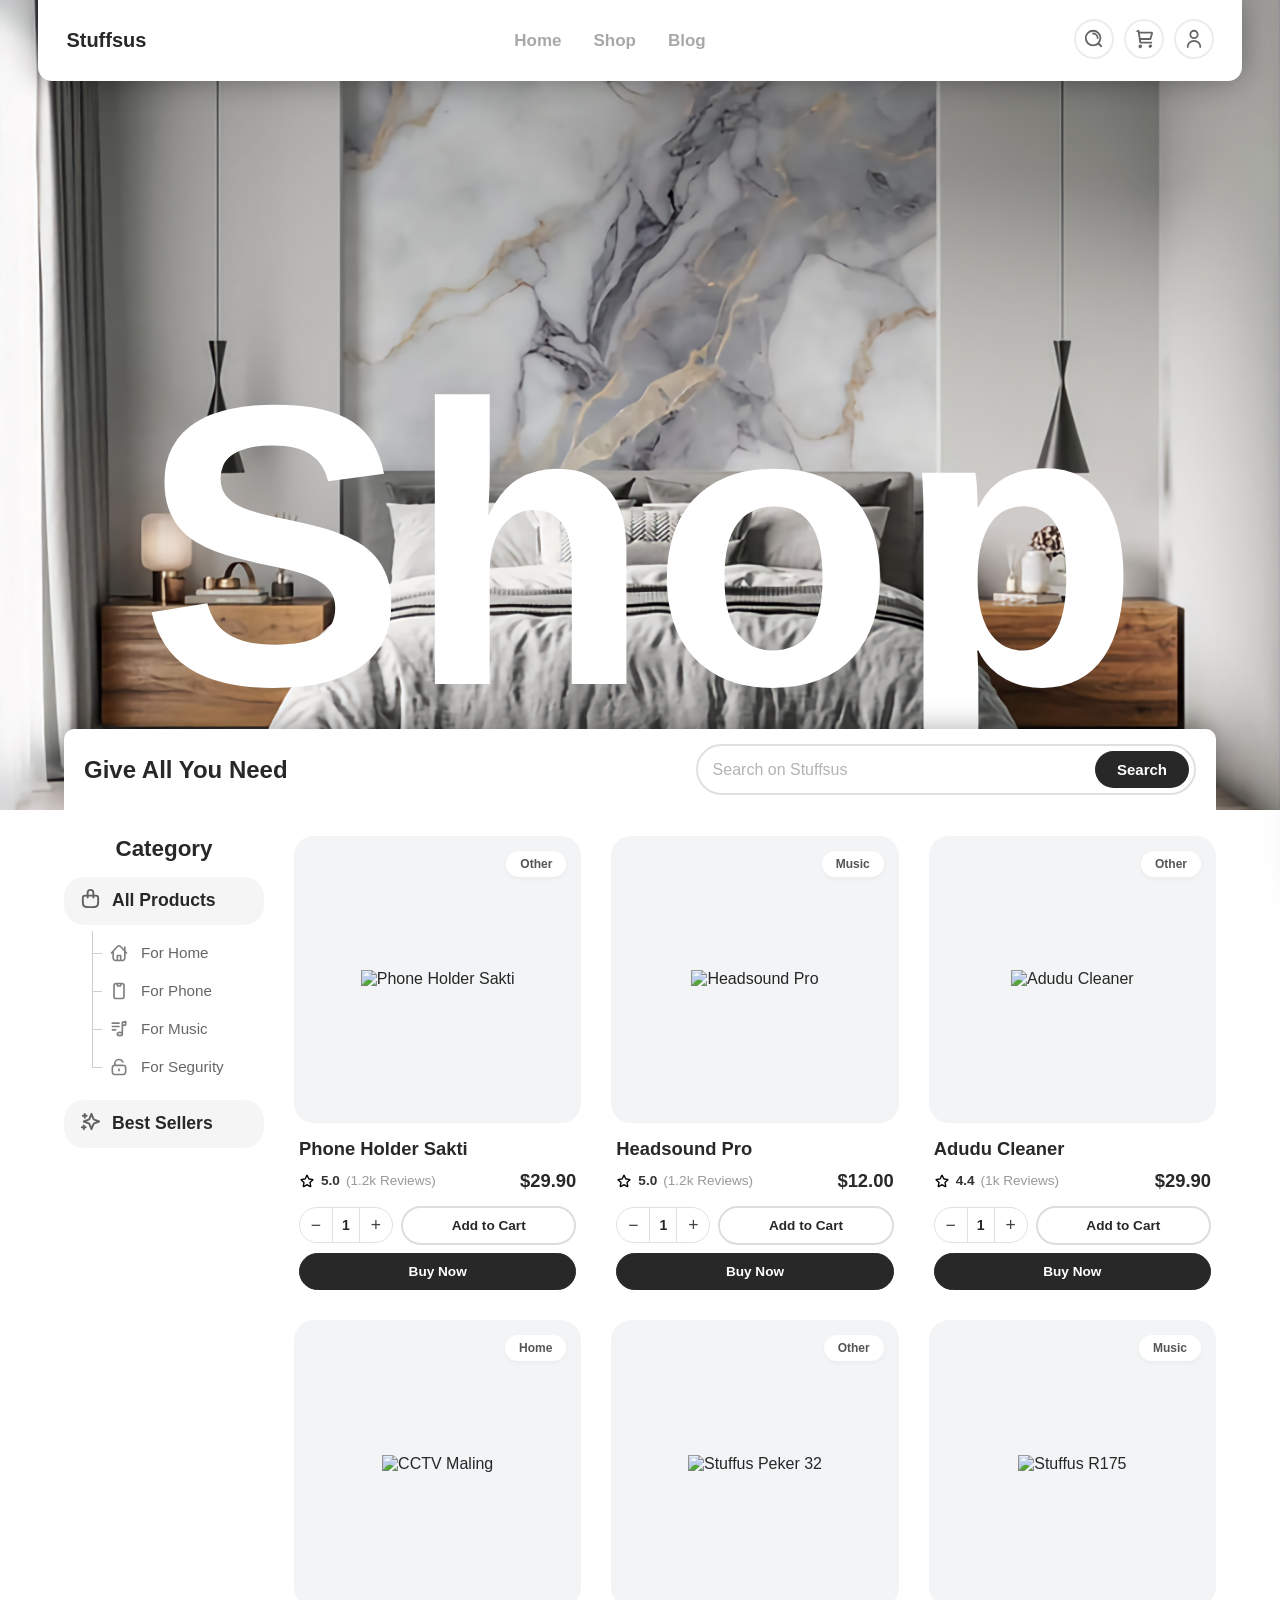
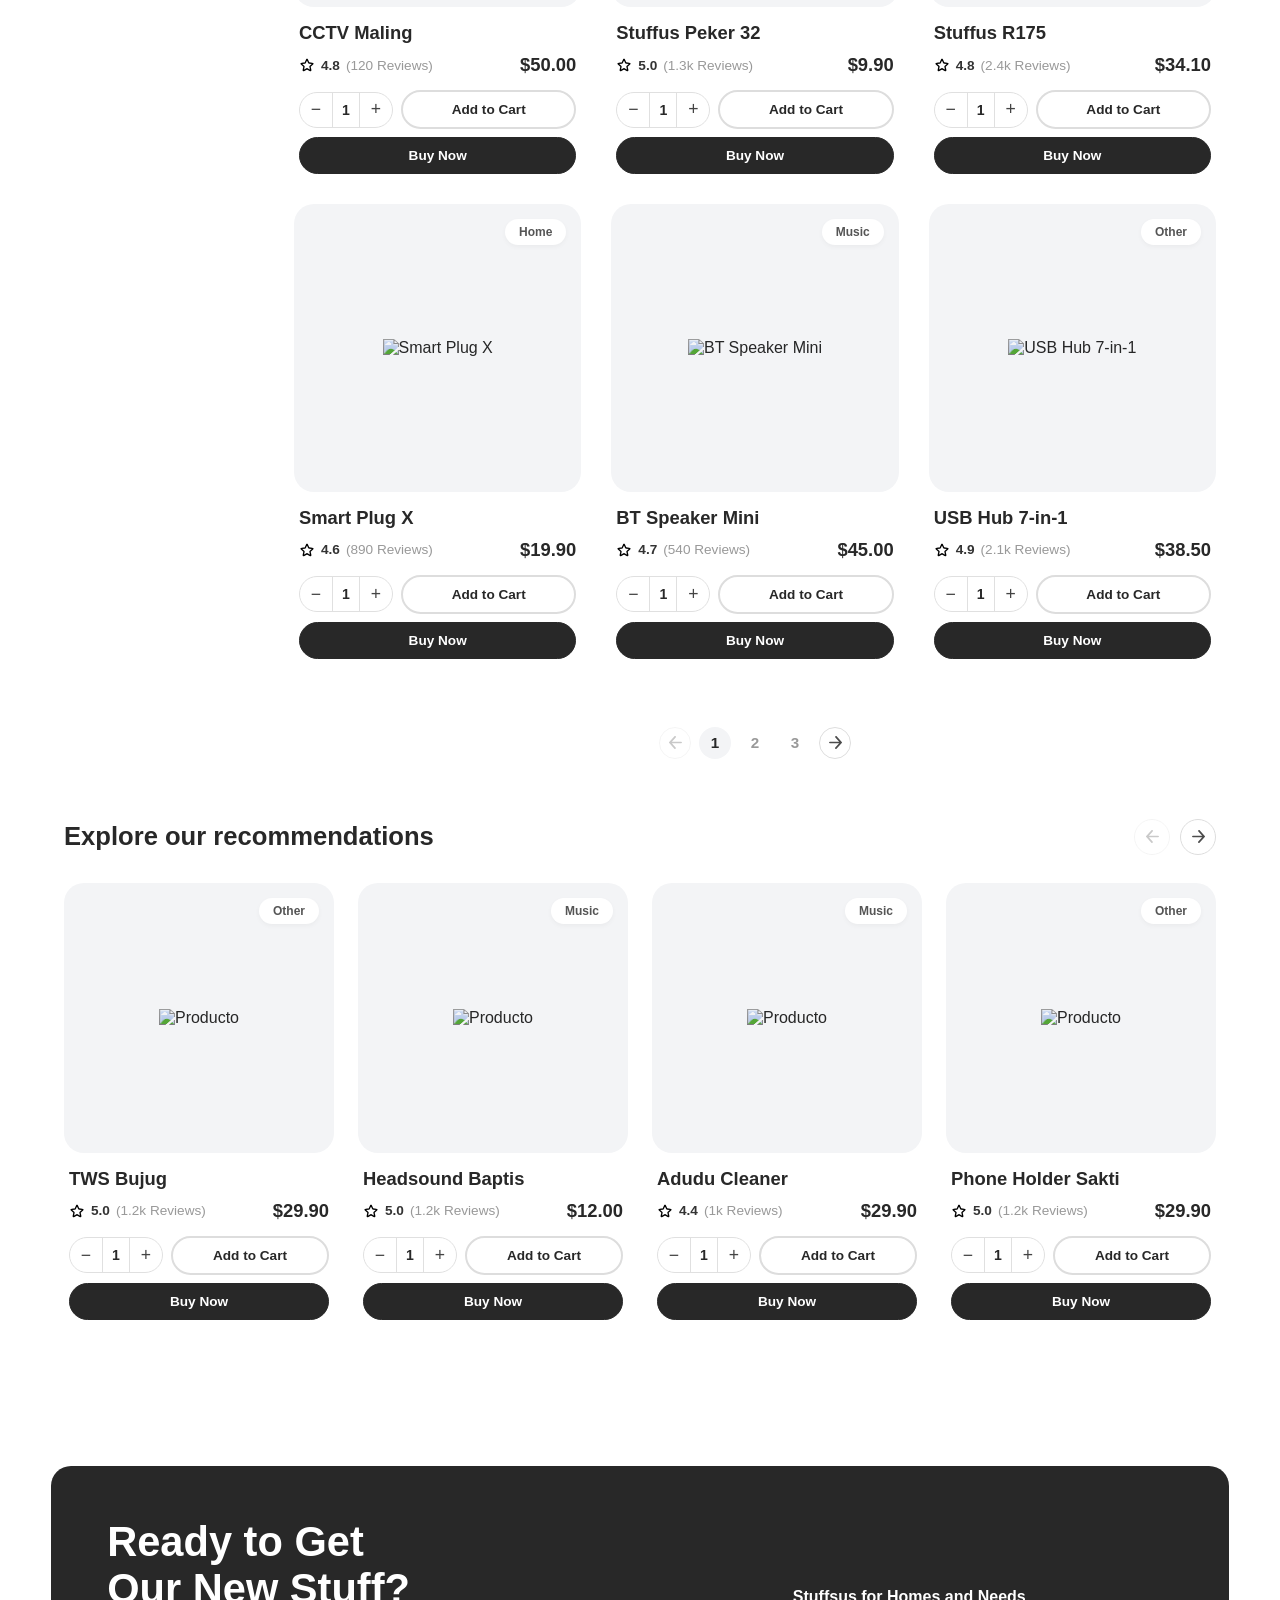
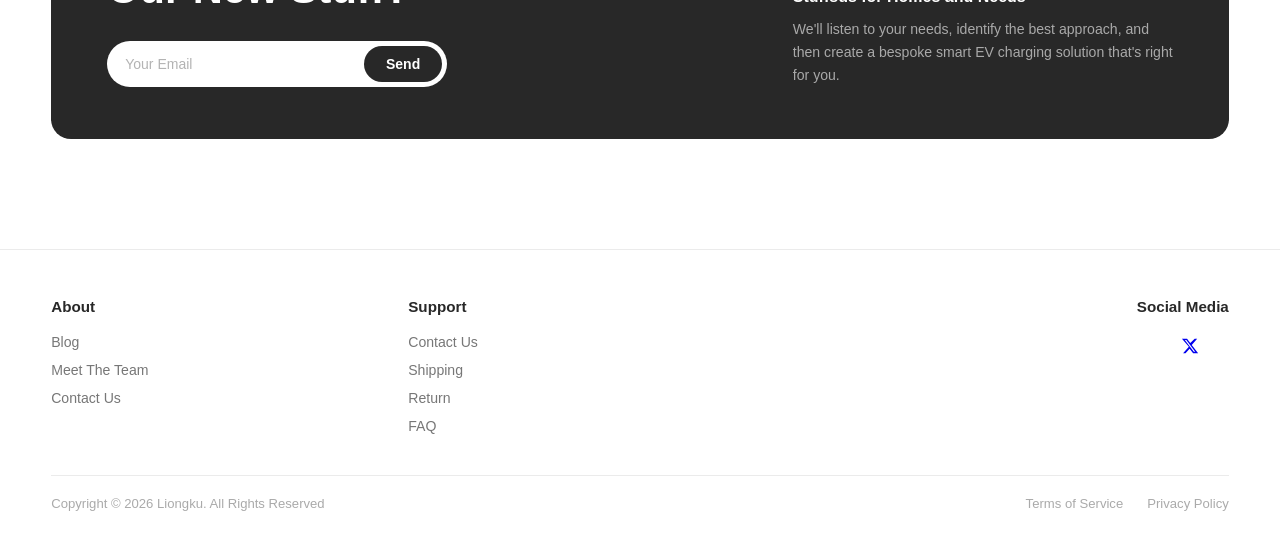
==== commit 13e7f10b: "se añadió info a los productos, se actualizó el css, responsive y se mejoró el js" ====
--- a/index.html
+++ b/index.html
@@ -45,23 +45,20 @@
         </div>
         <nav class="sidebar__nav">
             <a href="#" data-target="home" class="sidebar__nav-link">
-                <svg xmlns="http://www.w3.org/2000/svg" width="18" height="18" viewBox="0 0 24 24" fill="none" stroke="currentColor" stroke-width="2" stroke-linecap="round" stroke-linejoin="round"><path d="M3 9l9-7 9 7v11a2 2 0 0 1-2 2H5a2 2 0 0 1-2-2z"/><polyline points="9 22 9 12 15 12 15 22"/></svg>
+                <img src="img/house.svg" class="sidebar__nav-icon">
                 Home
             </a>
             <a href="#" data-target="shop" class="sidebar__nav-link sidebar__nav-link--active">
-                <svg xmlns="http://www.w3.org/2000/svg" width="18" height="18" viewBox="0 0 24 24" fill="none" stroke="currentColor" stroke-width="2" stroke-linecap="round" stroke-linejoin="round"><circle cx="9" cy="21" r="1"/><circle cx="20" cy="21" r="1"/><path d="M1 1h4l2.68 13.39a2 2 0 0 0 2 1.61h9.72a2 2 0 0 0 2-1.61L23 6H6"/></svg>
+                <img src="img/bags.svg" class="sidebar__nav-icon">
                 Shop
             </a>
             <a href="#" data-target="cta" class="sidebar__nav-link">
-                <svg xmlns="http://www.w3.org/2000/svg" width="18" height="18" viewBox="0 0 24 24" fill="none" stroke="currentColor" stroke-width="2" stroke-linecap="round" stroke-linejoin="round"><path d="M14 2H6a2 2 0 0 0-2 2v16a2 2 0 0 0 2 2h12a2 2 0 0 0 2-2V8z"/><polyline points="14 2 14 8 20 8"/><line x1="16" y1="13" x2="8" y2="13"/><line x1="16" y1="17" x2="8" y2="17"/><polyline points="10 9 9 9 8 9"/></svg>
+                <img src="img/file.svg" class="sidebar__nav-icon">
                 Blog
             </a>
         </nav>
         <div class="sidebar__divider"></div>
         <div class="sidebar__tools">
-            <a href="#" class="sidebar__action-link">
-                <img src="img/search.svg" class="sidebar__action-icon"> Search
-            </a>
             <a href="#" class="sidebar__action-link">
                 <img src="img/carshoping.svg" class="sidebar__action-icon"> Cart
             </a>
@@ -133,7 +130,7 @@
                 <div class="shop__content">
                     <div class="shop__grid-products">
                         <div data-page="1" class="pager__page--visible">
-                    <div class="shop__card" data-id="1" data-name="Phone Holder Sakti" data-price="29.90">
+                    <div class="shop__card" data-id="1" data-name="Phone Holder Sakti" data-price="29.90" data-rating="5.0" data-reviews="1.2k Reviews" data-category="Other">
                         <div class="card__image-wrap">
                             <span class="card__badge">Other</span>
                             <img src="img/tu-producto.png" alt="Phone Holder Sakti" class="card__image">
@@ -158,7 +155,7 @@
                             </div>
                         </div>
                     </div>
-                    <div class="shop__card" data-id="2" data-name="Headsound Pro" data-price="12.00">
+                    <div class="shop__card" data-id="2" data-name="Headsound Pro" data-price="12.00" data-rating="5.0" data-reviews="1.2k Reviews" data-category="Music">
                         <div class="card__image-wrap">
                             <span class="card__badge">Music</span>
                             <img src="img/tu-producto.png" alt="Headsound Pro" class="card__image">
@@ -183,7 +180,7 @@
                             </div>
                         </div>
                     </div>
-                    <div class="shop__card" data-id="3" data-name="Adudu Cleaner" data-price="29.90">
+                    <div class="shop__card" data-id="3" data-name="Adudu Cleaner" data-price="29.90" data-rating="4.4" data-reviews="1k Reviews" data-category="Other">
                         <div class="card__image-wrap">
                             <span class="card__badge">Other</span>
                             <img src="img/tu-producto.png" alt="Adudu Cleaner" class="card__image">
@@ -208,7 +205,7 @@
                             </div>
                         </div>
                     </div>
-                    <div class="shop__card" data-id="4" data-name="CCTV Maling" data-price="50.00">
+                    <div class="shop__card" data-id="4" data-name="CCTV Maling" data-price="50.00" data-rating="4.8" data-reviews="120 Reviews" data-category="Home">
                         <div class="card__image-wrap">
                             <span class="card__badge">Home</span>
                             <img src="img/tu-producto.png" alt="CCTV Maling" class="card__image">
@@ -233,7 +230,7 @@
                             </div>
                         </div>
                     </div>
-                    <div class="shop__card" data-id="5" data-name="Stuffus Peker 32" data-price="9.90">
+                    <div class="shop__card" data-id="5" data-name="Stuffus Peker 32" data-price="9.90" data-rating="5.0" data-reviews="1.3k Reviews" data-category="Other">
                         <div class="card__image-wrap">
                             <span class="card__badge">Other</span>
                             <img src="img/tu-producto.png" alt="Stuffus Peker 32" class="card__image">
@@ -258,7 +255,7 @@
                             </div>
                         </div>
                     </div>
-                    <div class="shop__card" data-id="6" data-name="Stuffus R175" data-price="34.10">
+                    <div class="shop__card" data-id="6" data-name="Stuffus R175" data-price="34.10" data-rating="4.8" data-reviews="2.4k Reviews" data-category="Music">
                         <div class="card__image-wrap">
                             <span class="card__badge">Music</span>
                             <img src="img/tu-producto.png" alt="Stuffus R175" class="card__image">
@@ -283,7 +280,7 @@
                             </div>
                         </div>
                     </div>
-                    <div class="shop__card" data-id="7" data-name="Smart Plug X" data-price="19.90">
+                    <div class="shop__card" data-id="7" data-name="Smart Plug X" data-price="19.90" data-rating="4.6" data-reviews="890 Reviews" data-category="Home">
                         <div class="card__image-wrap">
                             <span class="card__badge">Home</span>
                             <img src="img/tu-producto.png" alt="Smart Plug X" class="card__image">
@@ -308,7 +305,7 @@
                             </div>
                         </div>
                     </div>
-                    <div class="shop__card" data-id="8" data-name="BT Speaker Mini" data-price="45.00">
+                    <div class="shop__card" data-id="8" data-name="BT Speaker Mini" data-price="45.00" data-rating="4.7" data-reviews="540 Reviews" data-category="Music">
                         <div class="card__image-wrap">
                             <span class="card__badge">Music</span>
                             <img src="img/tu-producto.png" alt="BT Speaker Mini" class="card__image">
@@ -333,7 +330,7 @@
                             </div>
                         </div>
                     </div>
-                    <div class="shop__card" data-id="9" data-name="USB Hub 7-in-1" data-price="38.50">
+                    <div class="shop__card" data-id="9" data-name="USB Hub 7-in-1" data-price="38.50" data-rating="4.9" data-reviews="2.1k Reviews" data-category="Other">
                         <div class="card__image-wrap">
                             <span class="card__badge">Other</span>
                             <img src="img/tu-producto.png" alt="USB Hub 7-in-1" class="card__image">
@@ -360,7 +357,7 @@
                     </div>
                 </div>
                         <div data-page="2" class="pager__page--hidden">
-                    <div class="shop__card" data-id="10" data-name="Ring Light 12in" data-price="24.90">
+                    <div class="shop__card" data-id="10" data-name="Ring Light 12in" data-price="24.90" data-rating="4.5" data-reviews="670 Reviews" data-category="Other">
                         <div class="card__image-wrap">
                             <span class="card__badge">Other</span>
                             <img src="img/tu-producto.png" alt="Ring Light 12in" class="card__image">
@@ -385,7 +382,7 @@
                             </div>
                         </div>
                     </div>
-                    <div class="shop__card" data-id="11" data-name="Desk Organizer" data-price="15.00">
+                    <div class="shop__card" data-id="11" data-name="Desk Organizer" data-price="15.00" data-rating="4.3" data-reviews="310 Reviews" data-category="Home">
                         <div class="card__image-wrap">
                             <span class="card__badge">Home</span>
                             <img src="img/tu-producto.png" alt="Desk Organizer" class="card__image">
@@ -410,7 +407,7 @@
                             </div>
                         </div>
                     </div>
-                    <div class="shop__card" data-id="12" data-name="Wireless Charger" data-price="27.90">
+                    <div class="shop__card" data-id="12" data-name="Wireless Charger" data-price="27.90" data-rating="4.8" data-reviews="1.8k Reviews" data-category="Phone">
                         <div class="card__image-wrap">
                             <span class="card__badge">Phone</span>
                             <img src="img/tu-producto.png" alt="Wireless Charger" class="card__image">
@@ -435,7 +432,7 @@
                             </div>
                         </div>
                     </div>
-                    <div class="shop__card" data-id="13" data-name="Keyboard Cover" data-price="8.50">
+                    <div class="shop__card" data-id="13" data-name="Keyboard Cover" data-price="8.50" data-rating="4.6" data-reviews="420 Reviews" data-category="Phone">
                         <div class="card__image-wrap">
                             <span class="card__badge">Phone</span>
                             <img src="img/tu-producto.png" alt="Keyboard Cover" class="card__image">
@@ -460,7 +457,7 @@
                             </div>
                         </div>
                     </div>
-                    <div class="shop__card" data-id="14" data-name="Noise Cancel Ear" data-price="59.90">
+                    <div class="shop__card" data-id="14" data-name="Noise Cancel Ear" data-price="59.90" data-rating="5.0" data-reviews="3.1k Reviews" data-category="Music">
                         <div class="card__image-wrap">
                             <span class="card__badge">Music</span>
                             <img src="img/tu-producto.png" alt="Noise Cancel Ear" class="card__image">
@@ -485,7 +482,7 @@
                             </div>
                         </div>
                     </div>
-                    <div class="shop__card" data-id="15" data-name="LED Strip 5m" data-price="14.00">
+                    <div class="shop__card" data-id="15" data-name="LED Strip 5m" data-price="14.00" data-rating="4.7" data-reviews="1.5k Reviews" data-category="Home">
                         <div class="card__image-wrap">
                             <span class="card__badge">Home</span>
                             <img src="img/tu-producto.png" alt="LED Strip 5m" class="card__image">
@@ -510,7 +507,7 @@
                             </div>
                         </div>
                     </div>
-                    <div class="shop__card" data-id="16" data-name="Cam Lens 0.6x" data-price="22.00">
+                    <div class="shop__card" data-id="16" data-name="Cam Lens 0.6x" data-price="22.00" data-rating="4.4" data-reviews="280 Reviews" data-category="Phone">
                         <div class="card__image-wrap">
                             <span class="card__badge">Phone</span>
                             <img src="img/tu-producto.png" alt="Cam Lens 0.6x" class="card__image">
@@ -535,7 +532,7 @@
                             </div>
                         </div>
                     </div>
-                    <div class="shop__card" data-id="17" data-name="Laptop Stand Pro" data-price="42.00">
+                    <div class="shop__card" data-id="17" data-name="Laptop Stand Pro" data-price="42.00" data-rating="4.9" data-reviews="740 Reviews" data-category="Other">
                         <div class="card__image-wrap">
                             <span class="card__badge">Other</span>
                             <img src="img/tu-producto.png" alt="Laptop Stand Pro" class="card__image">
@@ -560,7 +557,7 @@
                             </div>
                         </div>
                     </div>
-                    <div class="shop__card" data-id="18" data-name="Air Purifier Mini" data-price="89.00">
+                    <div class="shop__card" data-id="18" data-name="Air Purifier Mini" data-price="89.00" data-rating="4.6" data-reviews="195 Reviews" data-category="Home">
                         <div class="card__image-wrap">
                             <span class="card__badge">Home</span>
                             <img src="img/tu-producto.png" alt="Air Purifier Mini" class="card__image">
@@ -587,7 +584,7 @@
                     </div>
                 </div>
                         <div data-page="3" class="pager__page--hidden">
-                    <div class="shop__card" data-id="19" data-name="Foldable Keyboard" data-price="35.00">
+                    <div class="shop__card" data-id="19" data-name="Foldable Keyboard" data-price="35.00" data-rating="4.5" data-reviews="560 Reviews" data-category="Phone">
                         <div class="card__image-wrap">
                             <span class="card__badge">Phone</span>
                             <img src="img/tu-producto.png" alt="Foldable Keyboard" class="card__image">
@@ -612,7 +609,7 @@
                             </div>
                         </div>
                     </div>
-                    <div class="shop__card" data-id="20" data-name="Security Lock 2x" data-price="18.90">
+                    <div class="shop__card" data-id="20" data-name="Security Lock 2x" data-price="18.90" data-rating="4.3" data-reviews="430 Reviews" data-category="Home">
                         <div class="card__image-wrap">
                             <span class="card__badge">Home</span>
                             <img src="img/tu-producto.png" alt="Security Lock 2x" class="card__image">
@@ -637,7 +634,7 @@
                             </div>
                         </div>
                     </div>
-                    <div class="shop__card" data-id="21" data-name="Car Phone Mount" data-price="11.50">
+                    <div class="shop__card" data-id="21" data-name="Car Phone Mount" data-price="11.50" data-rating="4.7" data-reviews="2.3k Reviews" data-category="Phone">
                         <div class="card__image-wrap">
                             <span class="card__badge">Phone</span>
                             <img src="img/tu-producto.png" alt="Car Phone Mount" class="card__image">
@@ -662,7 +659,7 @@
                             </div>
                         </div>
                     </div>
-                    <div class="shop__card" data-id="22" data-name="Portable SSD 1TB" data-price="79.00">
+                    <div class="shop__card" data-id="22" data-name="Portable SSD 1TB" data-price="79.00" data-rating="4.9" data-reviews="3.8k Reviews" data-category="Other">
                         <div class="card__image-wrap">
                             <span class="card__badge">Other</span>
                             <img src="img/tu-producto.png" alt="Portable SSD 1TB" class="card__image">
@@ -687,7 +684,7 @@
                             </div>
                         </div>
                     </div>
-                    <div class="shop__card" data-id="23" data-name="Vinyl Turntable" data-price="120.00">
+                    <div class="shop__card" data-id="23" data-name="Vinyl Turntable" data-price="120.00" data-rating="4.8" data-reviews="620 Reviews" data-category="Music">
                         <div class="card__image-wrap">
                             <span class="card__badge">Music</span>
                             <img src="img/tu-producto.png" alt="Vinyl Turntable" class="card__image">
@@ -712,7 +709,7 @@
                             </div>
                         </div>
                     </div>
-                    <div class="shop__card" data-id="24" data-name="Smart Door Bell" data-price="64.90">
+                    <div class="shop__card" data-id="24" data-name="Smart Door Bell" data-price="64.90" data-rating="4.6" data-reviews="870 Reviews" data-category="Home">
                         <div class="card__image-wrap">
                             <span class="card__badge">Home</span>
                             <img src="img/tu-producto.png" alt="Smart Door Bell" class="card__image">
@@ -737,7 +734,7 @@
                             </div>
                         </div>
                     </div>
-                    <div class="shop__card" data-id="25" data-name="Clip-on Mic" data-price="31.00">
+                    <div class="shop__card" data-id="25" data-name="Clip-on Mic" data-price="31.00" data-rating="4.7" data-reviews="1.1k Reviews" data-category="Music">
                         <div class="card__image-wrap">
                             <span class="card__badge">Music</span>
                             <img src="img/tu-producto.png" alt="Clip-on Mic" class="card__image">
@@ -762,7 +759,7 @@
                             </div>
                         </div>
                     </div>
-                    <div class="shop__card" data-id="26" data-name="Screen Protector" data-price="7.90">
+                    <div class="shop__card" data-id="26" data-name="Screen Protector" data-price="7.90" data-rating="4.5" data-reviews="4.2k Reviews" data-category="Phone">
                         <div class="card__image-wrap">
                             <span class="card__badge">Phone</span>
                             <img src="img/tu-producto.png" alt="Screen Protector" class="card__image">
@@ -787,7 +784,7 @@
                             </div>
                         </div>
                     </div>
-                    <div class="shop__card" data-id="27" data-name="RGB Mouse Pad XL" data-price="22.50">
+                    <div class="shop__card" data-id="27" data-name="RGB Mouse Pad XL" data-price="22.50" data-rating="4.8" data-reviews="950 Reviews" data-category="Other">
                         <div class="card__image-wrap">
                             <span class="card__badge">Other</span>
                             <img src="img/tu-producto.png" alt="RGB Mouse Pad XL" class="card__image">
@@ -842,7 +839,7 @@
                 </div>
             </div>
             <div class="explore__slider">
-                <div class="explore__card shop__card" data-id="28" data-name="TWS Bujug" data-price="29.90">
+                <div class="explore__card shop__card" data-id="28" data-name="TWS Bujug" data-price="29.90" data-rating="5.0" data-reviews="1.2k Reviews" data-category="Other">
                     <div class="card__image-wrap">
                         <span class="card__badge">Other</span>
                         <img src="img/tu-producto.png" alt="Producto" class="card__image">
@@ -867,7 +864,7 @@
                             </div>
                     </div>
                 </div>
-                <div class="explore__card shop__card" data-id="29" data-name="Headsound Baptis" data-price="12.00">
+                <div class="explore__card shop__card" data-id="29" data-name="Headsound Baptis" data-price="12.00" data-rating="5.0" data-reviews="1.2k Reviews" data-category="Music">
                     <div class="card__image-wrap">
                         <span class="card__badge">Music</span>
                         <img src="img/tu-producto.png" alt="Producto" class="card__image">
@@ -892,7 +889,7 @@
                             </div>
                     </div>
                 </div>
-                <div class="explore__card shop__card" data-id="30" data-name="Adudu Cleaner" data-price="29.90">
+                <div class="explore__card shop__card" data-id="30" data-name="Adudu Cleaner" data-price="29.90" data-rating="4.4" data-reviews="1k Reviews" data-category="Music">
                     <div class="card__image-wrap">
                         <span class="card__badge">Music</span>
                         <img src="img/tu-producto.png" alt="Producto" class="card__image">
@@ -917,7 +914,7 @@
                             </div>
                     </div>
                 </div>
-                <div class="explore__card shop__card" data-id="31" data-name="Phone Holder Sakti" data-price="29.90">
+                <div class="explore__card shop__card" data-id="31" data-name="Phone Holder Sakti" data-price="29.90" data-rating="5.0" data-reviews="1.2k Reviews" data-category="Other">
                     <div class="card__image-wrap">
                         <span class="card__badge">Other</span>
                         <img src="img/tu-producto.png" alt="Producto" class="card__image">
@@ -942,7 +939,7 @@
                             </div>
                     </div>
                 </div>
-                <div class="explore__card shop__card" data-id="32" data-name="CCTV Maling" data-price="50.00">
+                <div class="explore__card shop__card" data-id="32" data-name="CCTV Maling" data-price="50.00" data-rating="4.8" data-reviews="120 Reviews" data-category="Home">
                     <div class="card__image-wrap">
                         <span class="card__badge">Home</span>
                         <img src="img/tu-producto.png" alt="Producto" class="card__image">
@@ -967,7 +964,7 @@
                             </div>
                     </div>
                 </div>
-                <div class="explore__card shop__card" data-id="33" data-name="Stuffus R175" data-price="34.10">
+                <div class="explore__card shop__card" data-id="33" data-name="Stuffus R175" data-price="34.10" data-rating="4.8" data-reviews="2.4k Reviews" data-category="Music">
                     <div class="card__image-wrap">
                         <span class="card__badge">Music</span>
                         <img src="img/tu-producto.png" alt="Producto" class="card__image">
@@ -1043,13 +1040,13 @@
                         <svg xmlns="http://www.w3.org/2000/svg" width="18" height="18" viewBox="0 0 24 24" fill="currentColor"><path d="M18.244 2.25h3.308l-7.227 8.26 8.502 11.24H16.17l-4.714-6.231-5.401 6.231H2.746l7.73-8.835L1.254 2.25H8.08l4.253 5.622L18.244 2.25zm-1.161 17.52h1.833L7.084 4.126H5.117z"/></svg>
                     </a>
                     <a href="#" class="footer__social-btn" aria-label="Facebook">
-                        <svg xmlns="http://www.w3.org/2000/svg" width="18" height="18" viewBox="0 0 24 24" fill="currentColor"><path d="M24 12.073c0-6.627-5.373-12-12-12s-12 5.373-12 12c0 5.99 4.388 10.954 10.125 11.854v-8.385H7.078v-3.47h3.047V9.43c0-3.007 1.792-4.669 4.533-4.669 1.312 0 2.686.235 2.686.235v2.953H15.83c-1.491 0-1.956.925-1.956 1.874v2.25h3.328l-.532 3.47h-2.796v8.385C19.612 23.027 24 18.062 24 12.073z"/></svg>
+                        <img src="img/" alt="">
                     </a>
                     <a href="#" class="footer__social-btn" aria-label="LinkedIn">
-                        <svg xmlns="http://www.w3.org/2000/svg" width="18" height="18" viewBox="0 0 24 24" fill="currentColor"><path d="M20.447 20.452h-3.554v-5.569c0-1.328-.027-3.037-1.852-3.037-1.853 0-2.136 1.445-2.136 2.939v5.667H9.351V9h3.414v1.561h.046c.477-.9 1.637-1.85 3.37-1.85 3.601 0 4.267 2.37 4.267 5.455v6.286zM5.337 7.433a2.062 2.062 0 0 1-2.063-2.065 2.064 2.064 0 1 1 2.063 2.065zm1.782 13.019H3.555V9h3.564v11.452zM22.225 0H1.771C.792 0 0 .774 0 1.729v20.542C0 23.227.792 24 1.771 24h20.451C23.2 24 24 23.227 24 22.271V1.729C24 .774 23.2 0 22.222 0h.003z"/></svg>
+                        <img src="img/" alt="">
                     </a>
                     <a href="#" class="footer__social-btn" aria-label="Instagram">
-                        <svg xmlns="http://www.w3.org/2000/svg" width="18" height="18" viewBox="0 0 24 24" fill="currentColor"><path d="M12 2.163c3.204 0 3.584.012 4.85.07 3.252.148 4.771 1.691 4.919 4.919.058 1.265.069 1.645.069 4.849 0 3.205-.012 3.584-.069 4.849-.149 3.225-1.664 4.771-4.919 4.919-1.266.058-1.644.07-4.85.07-3.204 0-3.584-.012-4.849-.07-3.26-.149-4.771-1.699-4.919-4.92-.058-1.265-.07-1.644-.07-4.849 0-3.204.013-3.583.07-4.849.149-3.227 1.664-4.771 4.919-4.919 1.266-.057 1.645-.069 4.849-.069zM12 0C8.741 0 8.333.014 7.053.072 2.695.272.273 2.69.073 7.052.014 8.333 0 8.741 0 12c0 3.259.014 3.668.072 4.948.2 4.358 2.618 6.78 6.98 6.98C8.333 23.986 8.741 24 12 24c3.259 0 3.668-.014 4.948-.072 4.354-.2 6.782-2.618 6.979-6.98.059-1.28.073-1.689.073-4.948 0-3.259-.014-3.667-.072-4.947-.196-4.354-2.617-6.78-6.979-6.98C15.668.014 15.259 0 12 0zm0 5.838a6.162 6.162 0 1 0 0 12.324 6.162 6.162 0 0 0 0-12.324zM12 16a4 4 0 1 1 0-8 4 4 0 0 1 0 8zm6.406-11.845a1.44 1.44 0 1 0 0 2.881 1.44 1.44 0 0 0 0-2.881z"/></svg>
+                        <img src="img/" alt="">
                     </a>
                 </div>
             </div>
@@ -1086,6 +1083,61 @@
     </div>
     <div class="cart-drawer__backdrop" id="cart-backdrop"></div>
     
+
+
+    <div class="product-detail" id="product-detail">
+        <div class="product-detail__backdrop" id="pd-backdrop"></div>
+        <div class="product-detail__panel">
+            <div class="product-detail__topbar">
+                <button class="product-detail__back" id="pd-close">
+                    <img src="img/back.svg" class="product-detail__back-icon">
+                    Back
+                </button>
+                <span class="product-detail__breadcrumb" id="pd-breadcrumb">Shop / <strong id="pd-category"></strong></span>
+            </div>
+            <div class="product-detail__body">
+                <div class="product-detail__gallery">
+                    <div class="product-detail__main-img-wrap">
+                        <span class="product-detail__badge" id="pd-badge"></span>
+                        <img src="" id="pd-main-img" class="product-detail__main-img" alt="">
+                    </div>
+                    <div class="product-detail__thumbs" id="pd-thumbs">
+                        <div class="product-detail__thumb product-detail__thumb--active"><img src="img/tu-producto.png" alt=""></div>
+                        <div class="product-detail__thumb"><img src="img/tu-producto.png" alt=""></div>
+                        <div class="product-detail__thumb"><img src="img/tu-producto.png" alt=""></div>
+                    </div>
+                </div>
+                <div class="product-detail__info">
+                    <h1 class="product-detail__title" id="pd-title"></h1>
+                    <div class="product-detail__rating-row">
+                        <div class="product-detail__stars" id="pd-stars"></div>
+                        <span class="product-detail__rating-val" id="pd-rating"></span>
+                        <span class="product-detail__reviews" id="pd-reviews"></span>
+                    </div>
+                    <div class="product-detail__price-row">
+                        <span class="product-detail__price" id="pd-price"></span>
+                        <span class="product-detail__stock">In Stock</span>
+                    </div>
+                    <p class="product-detail__desc">Lorem ipsum dolor sit amet, consectetur adipiscing elit. Praesent vehicula justo a urna fringilla, non tincidunt arcu tincidunt. Designed for everyday use with premium materials and an ergonomic form factor.</p>
+                    <ul class="product-detail__specs">
+                        <li><span>Brand</span><strong>Stuffsus</strong></li>
+                        <li><span>Category</span><strong id="pd-spec-cat"></strong></li>
+                        <li><span>Warranty</span><strong>12 months</strong></li>
+                        <li><span>Shipping</span><strong>Free over $50</strong></li>
+                    </ul>
+                    <div class="product-detail__actions">
+                        <div class="product-detail__qty">
+                            <button class="product-detail__qty-btn" id="pd-minus">−</button>
+                            <span class="product-detail__qty-num" id="pd-qty">1</span>
+                            <button class="product-detail__qty-btn" id="pd-plus">+</button>
+                        </div>
+                        <button class="btn btn--secondary product-detail__add-btn" id="pd-add">Add to Cart</button>
+                        <button class="btn btn--primary product-detail__buy-btn" id="pd-buy">Buy Now</button>
+                    </div>
+                </div>
+            </div>
+        </div>
+    </div>
 
     <script>
     (function () {
@@ -1379,7 +1431,7 @@
                         <button class="cart-item__ctrl-btn cart-item__ctrl-btn--plus" data-pid="${pid}">+</button>
                     </div>
                     <span class="cart-item__subtotal">$${sub.toFixed(2)}</span>
-                    <button class="cart-item__remove" data-pid="${pid}" title="Remove">✕</button>
+                    <button class="cart-item__remove" data-pid="${pid}" title="Remove"><img src="img/TU-ICONO.svg" class="cart-item__remove-icon" alt="Remove"></button>
                 </div>`;
             });
 
@@ -1416,5 +1468,143 @@
 
     })();
     </script>
+
+    <script>
+    (function () {
+        var panel     = document.getElementById('product-detail');
+        var pdBackdrop = document.getElementById('pd-backdrop');
+        var pdClose   = document.getElementById('pd-close');
+        var pdMinus   = document.getElementById('pd-minus');
+        var pdPlus    = document.getElementById('pd-plus');
+        var pdQtyNum  = document.getElementById('pd-qty');
+        var pdAdd     = document.getElementById('pd-add');
+        var pdBuy     = document.getElementById('pd-buy');
+        var activeCid = null;
+        var pdQty     = 1;
+        var starCount = 0;
+
+        function openDetail(card) {
+            activeCid    = card.dataset.id;
+            pdQty        = 1;
+            var name     = card.dataset.name     || '';
+            var price    = card.dataset.price    || '0';
+            var rating   = card.dataset.rating   || '4.5';
+            var reviews  = card.dataset.reviews  || '0';
+            var category = card.dataset.category || 'Other';
+            var imgEl    = card.querySelector('.card__image');
+            var imgSrc   = imgEl ? imgEl.src : '';
+
+            document.getElementById('pd-title').textContent    = name;
+            document.getElementById('pd-price').textContent    = '$' + parseFloat(price).toFixed(2);
+            document.getElementById('pd-badge').textContent    = category;
+            document.getElementById('pd-category').textContent = category;
+            document.getElementById('pd-spec-cat').textContent = category;
+            document.getElementById('pd-rating').textContent   = rating;
+            document.getElementById('pd-reviews').textContent  = '(' + reviews + ' Reviews)';
+            document.getElementById('pd-main-img').src         = imgSrc;
+            document.getElementById('pd-main-img').alt         = name;
+            document.getElementById('pd-qty').textContent      = '1';
+
+            renderStars(parseFloat(rating));
+
+            panel.querySelectorAll('.product-detail__thumb img').forEach(function(img) {
+                img.src = imgSrc;
+            });
+
+            panel.classList.add('product-detail--open');
+            document.body.style.overflow = 'hidden';
+        }
+
+        function closeDetail() {
+            panel.classList.remove('product-detail--open');
+            document.body.style.overflow = '';
+        }
+
+        function renderStars(rating) {
+            starCount++;
+            var uid = starCount;
+            var container = document.getElementById('pd-stars');
+            container.innerHTML = '';
+            for (var i = 1; i <= 5; i++) {
+                var fill = Math.min(1, Math.max(0, rating - (i - 1)));
+                var pct  = Math.round(fill * 100);
+                var gid  = 'star-' + uid + '-' + i;
+                var svg  = '<svg class="product-detail__star" viewBox="0 0 20 20">';
+                svg += '<defs><linearGradient id="' + gid + '">';
+                svg += '<stop offset="' + pct + '%" stop-color="#f5a623"/>';
+                svg += '<stop offset="' + pct + '%" stop-color="#e0e0e0"/>';
+                svg += '</linearGradient></defs>';
+                svg += '<polygon fill="url(#' + gid + ')" points="10,1 12.9,7 19.5,7.6 14.5,12 16.2,18.5 10,15 3.8,18.5 5.5,12 0.5,7.6 7.1,7"/>';
+                svg += '</svg>';
+                container.innerHTML += svg;
+            }
+        }
+
+        document.addEventListener('click', function(e) {
+            if (panel.classList.contains('product-detail--open')) return;
+            var card = e.target.closest('.shop__card');
+            if (!card) return;
+            if (e.target.closest('.card__actions')) return;
+            openDetail(card);
+        });
+
+        panel.addEventListener('click', function(e) {
+            var thumb = e.target.closest('.product-detail__thumb');
+            if (thumb) {
+                panel.querySelectorAll('.product-detail__thumb').forEach(function(t) {
+                    t.classList.remove('product-detail__thumb--active');
+                });
+                thumb.classList.add('product-detail__thumb--active');
+                document.getElementById('pd-main-img').src = thumb.querySelector('img').src;
+                e.stopPropagation();
+            }
+        });
+
+        pdMinus.addEventListener('click', function() {
+            pdQty = Math.max(1, pdQty - 1);
+            pdQtyNum.textContent = pdQty;
+        });
+        pdPlus.addEventListener('click', function() {
+            pdQty = Math.min(99, pdQty + 1);
+            pdQtyNum.textContent = pdQty;
+        });
+
+        pdAdd.addEventListener('click', function() {
+            var card = document.querySelector('[data-id="' + activeCid + '"]');
+            if (!card) return;
+            document.querySelectorAll('.card__qty-num[data-cid="' + activeCid + '"]').forEach(function(el) {
+                el.textContent = pdQty;
+            });
+            var addBtn = card.querySelector('.card__add-btn');
+            if (addBtn) addBtn.click();
+            pdAdd.textContent = 'Added!';
+            setTimeout(function() { pdAdd.textContent = 'Add to Cart'; }, 1200);
+        });
+
+        pdBuy.addEventListener('click', function() {
+            var card = document.querySelector('[data-id="' + activeCid + '"]');
+            if (!card) return;
+            document.querySelectorAll('.card__qty-num[data-cid="' + activeCid + '"]').forEach(function(el) {
+                el.textContent = pdQty;
+            });
+            var buyBtn = card.querySelector('.card__buy-btn');
+            if (buyBtn) buyBtn.click();
+            closeDetail();
+        });
+
+        pdClose.addEventListener('click', function(e) {
+            e.stopPropagation();
+            closeDetail();
+        });
+        pdBackdrop.addEventListener('click', function(e) {
+            e.stopPropagation();
+            closeDetail();
+        });
+        document.addEventListener('keydown', function(e) {
+            if (e.key === 'Escape') closeDetail();
+        });
+
+    })();
+    </script>
 </body>
 </html>
--- a/style.css
+++ b/style.css
@@ -301,7 +301,7 @@
     transition: background 0.2s, color 0.2s;
 }
 
-.sidebar__nav-link svg {
+.sidebar__nav-link .sidebar__nav-icon {
     opacity: 0.5;
     flex-shrink: 0;
     transition: opacity 0.2s;
@@ -312,7 +312,7 @@
     color: var(--color-secundario);
 }
 
-.sidebar__nav-link:hover svg {
+.sidebar__nav-link:hover .sidebar__nav-icon {
     opacity: 0.9;
 }
 
@@ -321,8 +321,15 @@
     color: var(--color-secundario);
 }
 
-.sidebar__nav-link--active svg {
+.sidebar__nav-link--active .sidebar__nav-icon {
     opacity: 1;
+}
+
+.sidebar__nav-icon {
+    width: 20px;
+    height: 20px;
+    opacity: 0.45;
+    flex-shrink: 0;;
 }
 
 .sidebar__divider {
@@ -1978,15 +1985,33 @@
     border: none;
     cursor: pointer;
     color: #ccc;
-    font-size: 1rem;
-    padding: 4px;
+    padding: 6px;
     transition: color 0.2s;
     flex-shrink: 0;
-    line-height: 1;
+    display: flex;
+    align-items: center;
+    justify-content: center;
+    border-radius: 6px;
 }
 
 .cart-item__remove:hover {
     color: #e33;
+    background: #fff0f0;
+}
+
+.cart-item__remove-icon {
+    width: 16px;
+    height: 16px;
+    display: block;
+    flex-shrink: 0;
+    opacity: 0.4;
+    transition: opacity 0.2s;
+    filter: none;
+}
+
+.cart-item__remove:hover .cart-item__remove-icon {
+    opacity: 1;
+    filter: invert(20%) sepia(90%) saturate(500%) hue-rotate(330deg);
 }
 
 .cart-item__subtotal {
@@ -2061,3 +2086,388 @@
         max-width: 100vw;
     }
 }
+
+/* ------------PRODUCT DETAIL SECTION---------- */
+
+.product-detail {
+    position: fixed;
+    inset: 0;
+    z-index: 300;
+    pointer-events: none;
+    opacity: 0;
+    transition: opacity 0.01s;
+}
+
+.product-detail--open {
+    pointer-events: auto;
+    opacity: 1;
+}
+
+.product-detail__backdrop {
+    position: absolute;
+    inset: 0;
+    background: rgba(0,0,0,0.5);
+    opacity: 0;
+    transition: opacity 0.35s ease;
+}
+
+.product-detail--open .product-detail__backdrop {
+    opacity: 1;
+}
+
+.product-detail__panel {
+    position: absolute;
+    top: 0;
+    right: 0;
+    width: 780px;
+    max-width: 96vw;
+    height: 100dvh;
+    background: #fff;
+    display: flex;
+    flex-direction: column;
+    transform: translateX(110%);
+    transition: transform 0.38s cubic-bezier(0.25, 0.46, 0.45, 0.94);
+    overflow-y: auto;
+}
+
+.product-detail--open .product-detail__panel {
+    transform: translateX(0);
+}
+
+.product-detail__topbar {
+    display: flex;
+    justify-content: space-between;
+    align-items: center;
+    padding: 18px 28px;
+    border-bottom: 1px solid #f0f0f0;
+    position: sticky;
+    top: 0;
+    background: #fff;
+    z-index: 10;
+    flex-shrink: 0;
+}
+
+.product-detail__back {
+    display: flex;
+    align-items: center;
+    gap: 8px;
+    background: none;
+    border: 1.5px solid #e0e0e0;
+    border-radius: 25px;
+    padding: 8px 16px;
+    font-size: 0.88rem;
+    font-weight: 600;
+    color: var(--color-secundario);
+    cursor: pointer;
+    transition: all 0.2s;
+}
+
+.product-detail__back:hover {
+    background: #f5f5f5;
+    border-color: #bbb;
+}
+
+.product-detail__back-icon {
+    width: 12px;
+    opacity: 0.6;
+}
+
+.product-detail__breadcrumb {
+    font-size: 0.82rem;
+    color: #aaa;
+}
+
+.product-detail__breadcrumb strong {
+    color: var(--color-secundario);
+}
+
+.product-detail__body {
+    display: flex;
+    gap: 32px;
+    padding: 32px 28px;
+    flex: 1;
+}
+
+.product-detail__gallery {
+    display: flex;
+    flex-direction: column;
+    gap: 14px;
+    flex: 0 0 300px;
+}
+
+.product-detail__main-img-wrap {
+    background: #f3f4f6;
+    border-radius: 18px;
+    aspect-ratio: 1;
+    display: flex;
+    align-items: center;
+    justify-content: center;
+    position: relative;
+    padding: 32px;
+}
+
+.product-detail__badge {
+    position: absolute;
+    top: 14px;
+    left: 14px;
+    background: #fff;
+    padding: 5px 12px;
+    border-radius: 20px;
+    font-size: 0.72rem;
+    font-weight: 700;
+    color: #555;
+    box-shadow: 0 2px 6px rgba(0,0,0,0.06);
+}
+
+.product-detail__main-img {
+    max-width: 100%;
+    max-height: 100%;
+    object-fit: contain;
+    mix-blend-mode: multiply;
+}
+
+.product-detail__thumbs {
+    display: flex;
+    gap: 10px;
+}
+
+.product-detail__thumb {
+    width: 68px;
+    height: 68px;
+    border-radius: 12px;
+    background: #f3f4f6;
+    display: flex;
+    align-items: center;
+    justify-content: center;
+    padding: 8px;
+    border: 2px solid transparent;
+    cursor: pointer;
+    transition: border-color 0.2s;
+    flex-shrink: 0;
+}
+
+.product-detail__thumb--active {
+    border-color: var(--color-secundario);
+}
+
+.product-detail__thumb:hover {
+    border-color: #bbb;
+}
+
+.product-detail__thumb img {
+    width: 100%;
+    object-fit: contain;
+    mix-blend-mode: multiply;
+}
+
+.product-detail__info {
+    flex: 1;
+    display: flex;
+    flex-direction: column;
+    gap: 20px;
+    min-width: 0;
+}
+
+.product-detail__title {
+    font-size: 1.55rem;
+    font-weight: 800;
+    color: var(--color-secundario);
+    line-height: 1.2;
+}
+
+.product-detail__rating-row {
+    display: flex;
+    align-items: center;
+    gap: 10px;
+}
+
+.product-detail__stars {
+    display: flex;
+    gap: 3px;
+}
+
+.product-detail__star {
+    width: 16px;
+    height: 16px;
+    position: relative;
+    display: inline-block;
+}
+
+.product-detail__star svg {
+    width: 16px;
+    height: 16px;
+}
+
+.product-detail__rating-val {
+    font-size: 0.92rem;
+    font-weight: 700;
+    color: var(--color-secundario);
+}
+
+.product-detail__reviews {
+    font-size: 0.85rem;
+    color: #888;
+}
+
+.product-detail__price-row {
+    display: flex;
+    align-items: center;
+    gap: 16px;
+}
+
+.product-detail__price {
+    font-size: 2rem;
+    font-weight: 800;
+    color: var(--color-secundario);
+}
+
+.product-detail__stock {
+    font-size: 0.82rem;
+    font-weight: 600;
+    color: #2a9d4e;
+    background: #edf7f1;
+    padding: 4px 12px;
+    border-radius: 20px;
+}
+
+.product-detail__desc {
+    font-size: 0.9rem;
+    color: #666;
+    line-height: 1.7;
+}
+
+.product-detail__specs {
+    list-style: none;
+    border: 1px solid #f0f0f0;
+    border-radius: 12px;
+    overflow: hidden;
+}
+
+.product-detail__specs li {
+    display: flex;
+    justify-content: space-between;
+    padding: 11px 16px;
+    font-size: 0.86rem;
+    border-bottom: 1px solid #f5f5f5;
+}
+
+.product-detail__specs li:last-child {
+    border-bottom: none;
+}
+
+.product-detail__specs li span {
+    color: #888;
+}
+
+.product-detail__specs li strong {
+    color: var(--color-secundario);
+    font-weight: 600;
+}
+
+.product-detail__actions {
+    display: flex;
+    gap: 10px;
+    align-items: center;
+    flex-wrap: wrap;
+    padding-top: 4px;
+}
+
+.product-detail__qty {
+    display: flex;
+    align-items: center;
+    border: 1.5px solid #e0e0e0;
+    border-radius: 25px;
+    overflow: hidden;
+    height: 42px;
+    flex-shrink: 0;
+}
+
+.product-detail__qty-btn {
+    background: none;
+    border: none;
+    width: 36px;
+    height: 100%;
+    font-size: 1.2rem;
+    color: #444;
+    cursor: pointer;
+    transition: background 0.15s;
+    display: flex;
+    align-items: center;
+    justify-content: center;
+}
+
+.product-detail__qty-btn:hover {
+    background: #f3f3f3;
+}
+
+.product-detail__qty-num {
+    min-width: 32px;
+    text-align: center;
+    font-size: 0.9rem;
+    font-weight: 700;
+    border-left: 1.5px solid #e0e0e0;
+    border-right: 1.5px solid #e0e0e0;
+    height: 100%;
+    display: flex;
+    align-items: center;
+    justify-content: center;
+}
+
+.product-detail__actions .btn {
+    flex: 1;
+    min-width: 120px;
+    padding: 12px 16px;
+    font-size: 0.9rem;
+}
+
+/* ------------PRODUCT DETAIL QUERIES---------- */
+
+@media (max-width: 900px) {
+    .product-detail__panel {
+        width: 100vw;
+        max-width: 100vw;
+    }
+
+    .product-detail__body {
+        flex-direction: column;
+        padding: 20px 20px;
+        gap: 24px;
+    }
+
+    .product-detail__gallery {
+        flex: none;
+        width: 100%;
+    }
+
+    .product-detail__main-img-wrap {
+        max-height: 260px;
+    }
+}
+
+@media (max-width: 600px) {
+    .product-detail__topbar {
+        padding: 14px 16px;
+    }
+
+    .product-detail__body {
+        padding: 16px;
+    }
+
+    .product-detail__title {
+        font-size: 1.25rem;
+    }
+
+    .product-detail__price {
+        font-size: 1.6rem;
+    }
+
+    .product-detail__actions {
+        flex-direction: column;
+    }
+
+    .product-detail__actions .btn {
+        width: 100%;
+    }
+}
+
+/* ------------PRODUCT DETAIL END---------- */
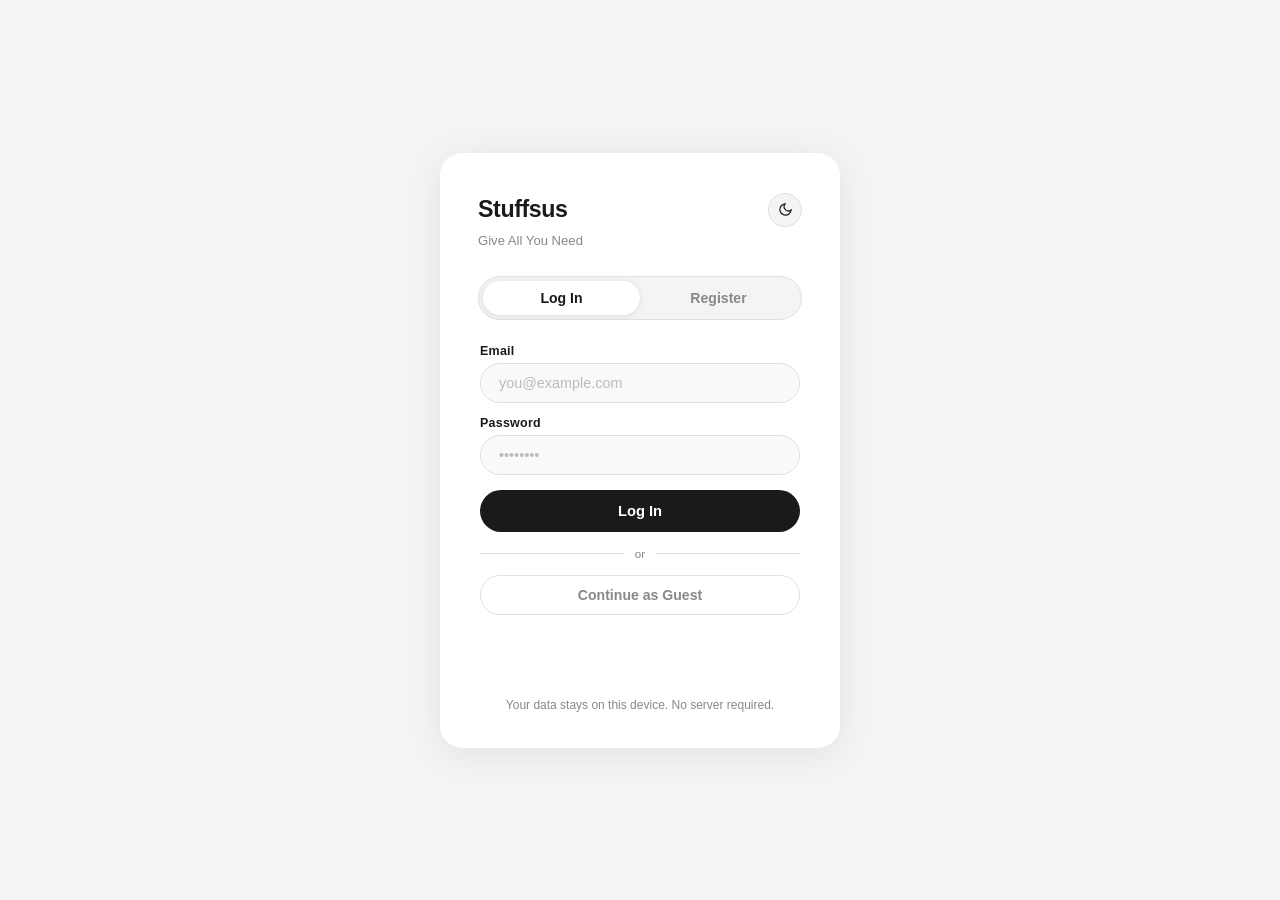
==== commit 24ad3282: "se añadió el panel del usuario, se agrego el login y el registrer, se mejoro el js, etc" ====
--- a/index.html
+++ b/index.html
@@ -20,7 +20,7 @@
             <div class="header__tool-list">
                 <a href="#" id="nav-search-btn"><img src="img/search.svg" class="header__tool-icon"></a>
                 <a href="#" id="nav-cart-btn" class="header__cart-btn"><img src="img/carshoping.svg" class="header__tool-icon"><span class="header__cart-badge" id="cart-badge">0</span></a>
-                <a href="#"><img src="img/user.svg" class="header__tool-icon"></a>
+                <a href="#" id="nav-user-btn" class="header__user-btn"><img src="img/user.svg" class="header__tool-icon header__user-icon-img" id="nav-user-icon"><span class="header__user-initial" id="nav-user-initial"></span></a>
             </div>
             <label for="sidebar-toggle" class="header__menu-btn" aria-label="Open menu">
                 <img src="img/menu.svg">
@@ -63,7 +63,7 @@
                 <img src="img/carshoping.svg" class="sidebar__action-icon"> Cart
             </a>
             <a href="#" class="sidebar__action-link">
-                <img src="img/user.svg" class="sidebar__action-icon"> Account
+                <img src="img/user.svg" class="sidebar__action-icon" id="sidebar-user-icon"> Account
             </a>
         </div>
     </aside>
@@ -98,6 +98,10 @@
                             <i></i><img src="img/unlock.svg" class="shop__item-icon"></i>
                             <a href="">For Segurity</a>
                         </li>
+                        <li class="shop__category-item">
+                            <i></i><img src="img/game.svg" class="shop__item-icon"></i>
+                            <a href="">For Games</a>
+                        </li>
                     </ul>
                 </details>
                 <details class="shop__details">
@@ -114,11 +118,11 @@
                         </li>
                         <li class="shop__category-item">
                             <i></i><img src="img/bolt.svg" class="shop__item-icon"></i>
-                            <a href="">Earphone</a>
+                            <a href="">Guiteras</a>
                         </li>
                         <li class="shop__category-item">
-                            <i></i><img src="img/music.svg" class="shop__item-icon"></i>
-                            <a href="">Musical</a>
+                            <i></i><img src="img/gem.svg" class="shop__item-icon"></i>
+                            <a href="">Bodega</a>
                         </li>
                         <li class="shop__category-item">
                             <i></i><img src="img/unlock.svg" class="shop__item-icon"></i>
@@ -130,13 +134,13 @@
                 <div class="shop__content">
                     <div class="shop__grid-products">
                         <div data-page="1" class="pager__page--visible">
-                    <div class="shop__card" data-id="1" data-name="Phone Holder Sakti" data-price="29.90" data-rating="5.0" data-reviews="1.2k Reviews" data-category="Other">
-                        <div class="card__image-wrap">
-                            <span class="card__badge">Other</span>
-                            <img src="img/tu-producto.png" alt="Phone Holder Sakti" class="card__image">
-                        </div>
-                        <div class="card__info">
-                            <h3 class="card__title">Phone Holder Sakti</h3>
+                    <div class="shop__card" data-id="1" data-name="Amazon ECHO POP" data-price="29.90" data-rating="5.0" data-reviews="1.2k Reviews" data-category="Home">
+                        <div class="card__image-wrap">
+                            <span class="card__badge">Home</span>
+                            <img src="img/product1.png" alt="Amazon ECHO POP" class="card__image">
+                        </div>
+                        <div class="card__info">
+                            <h3 class="card__title">Amazon ECHO POP</h3>
                             <div class="card__meta">
                                 <div class="card__rating">
                                     <img src="img/star.svg" alt="Star" class="card__star-icon">
@@ -155,13 +159,13 @@
                             </div>
                         </div>
                     </div>
-                    <div class="shop__card" data-id="2" data-name="Headsound Pro" data-price="12.00" data-rating="5.0" data-reviews="1.2k Reviews" data-category="Music">
+                    <div class="shop__card" data-id="2" data-name="GXALSSY X3" data-price="12.00" data-rating="5.0" data-reviews="1.2k Reviews" data-category="Music">
                         <div class="card__image-wrap">
                             <span class="card__badge">Music</span>
-                            <img src="img/tu-producto.png" alt="Headsound Pro" class="card__image">
-                        </div>
-                        <div class="card__info">
-                            <h3 class="card__title">Headsound Pro</h3>
+                            <img src="img/product2.png" alt="GXALSSY X3" class="card__image">
+                        </div>
+                        <div class="card__info">
+                            <h3 class="card__title">GXALSSY X3</h3>
                             <div class="card__meta">
                                 <div class="card__rating">
                                     <img src="img/star.svg" alt="Star" class="card__star-icon">
@@ -180,13 +184,13 @@
                             </div>
                         </div>
                     </div>
-                    <div class="shop__card" data-id="3" data-name="Adudu Cleaner" data-price="29.90" data-rating="4.4" data-reviews="1k Reviews" data-category="Other">
-                        <div class="card__image-wrap">
-                            <span class="card__badge">Other</span>
-                            <img src="img/tu-producto.png" alt="Adudu Cleaner" class="card__image">
-                        </div>
-                        <div class="card__info">
-                            <h3 class="card__title">Adudu Cleaner</h3>
+                    <div class="shop__card" data-id="3" data-name="Samsung VR7MD" data-price="29.90" data-rating="4.4" data-reviews="1k Reviews" data-category="Home">
+                        <div class="card__image-wrap">
+                            <span class="card__badge">Home</span>
+                            <img src="img/product3.png" alt="Samsung VR7MD" class="card__image">
+                        </div>
+                        <div class="card__info">
+                            <h3 class="card__title">Samsung VR7MD</h3>
                             <div class="card__meta">
                                 <div class="card__rating">
                                     <img src="img/star.svg" alt="Star" class="card__star-icon">
@@ -205,13 +209,13 @@
                             </div>
                         </div>
                     </div>
-                    <div class="shop__card" data-id="4" data-name="CCTV Maling" data-price="50.00" data-rating="4.8" data-reviews="120 Reviews" data-category="Home">
-                        <div class="card__image-wrap">
-                            <span class="card__badge">Home</span>
-                            <img src="img/tu-producto.png" alt="CCTV Maling" class="card__image">
-                        </div>
-                        <div class="card__info">
-                            <h3 class="card__title">CCTV Maling</h3>
+                    <div class="shop__card" data-id="4" data-name="Touch True X3" data-price="50.00" data-rating="4.8" data-reviews="120 Reviews" data-category="Music">
+                        <div class="card__image-wrap">
+                            <span class="card__badge">Music</span>
+                            <img src="img/product4.png" alt="Touch True X3" class="card__image">
+                        </div>
+                        <div class="card__info">
+                            <h3 class="card__title">Touch True X3</h3>
                             <div class="card__meta">
                                 <div class="card__rating">
                                     <img src="img/star.svg" alt="Star" class="card__star-icon">
@@ -230,13 +234,13 @@
                             </div>
                         </div>
                     </div>
-                    <div class="shop__card" data-id="5" data-name="Stuffus Peker 32" data-price="9.90" data-rating="5.0" data-reviews="1.3k Reviews" data-category="Other">
-                        <div class="card__image-wrap">
-                            <span class="card__badge">Other</span>
-                            <img src="img/tu-producto.png" alt="Stuffus Peker 32" class="card__image">
-                        </div>
-                        <div class="card__info">
-                            <h3 class="card__title">Stuffus Peker 32</h3>
+                    <div class="shop__card" data-id="5" data-name="Meta Quest 3S Advanced" data-price="9.90" data-rating="5.0" data-reviews="1.3k Reviews" data-category="Games">
+                        <div class="card__image-wrap">
+                            <span class="card__badge">Games</span>
+                            <img src="img/product5.png" alt="Meta Quest 3S Advanced" class="card__image">
+                        </div>
+                        <div class="card__info">
+                            <h3 class="card__title">Meta Quest 3S Advanced</h3>
                             <div class="card__meta">
                                 <div class="card__rating">
                                     <img src="img/star.svg" alt="Star" class="card__star-icon">
@@ -255,13 +259,13 @@
                             </div>
                         </div>
                     </div>
-                    <div class="shop__card" data-id="6" data-name="Stuffus R175" data-price="34.10" data-rating="4.8" data-reviews="2.4k Reviews" data-category="Music">
-                        <div class="card__image-wrap">
-                            <span class="card__badge">Music</span>
-                            <img src="img/tu-producto.png" alt="Stuffus R175" class="card__image">
-                        </div>
-                        <div class="card__info">
-                            <h3 class="card__title">Stuffus R175</h3>
+                    <div class="shop__card" data-id="6" data-name="IMOU Cruiser 2" data-price="34.10" data-rating="4.8" data-reviews="2.4k Reviews" data-category="Segurity">
+                        <div class="card__image-wrap">
+                            <span class="card__badge">Segurity</span>
+                            <img src="img/product6.png" alt="IMOU Cruiser 2" class="card__image">
+                        </div>
+                        <div class="card__info">
+                            <h3 class="card__title">IMOU Cruiser 2</h3>
                             <div class="card__meta">
                                 <div class="card__rating">
                                     <img src="img/star.svg" alt="Star" class="card__star-icon">
@@ -280,13 +284,13 @@
                             </div>
                         </div>
                     </div>
-                    <div class="shop__card" data-id="7" data-name="Smart Plug X" data-price="19.90" data-rating="4.6" data-reviews="890 Reviews" data-category="Home">
-                        <div class="card__image-wrap">
-                            <span class="card__badge">Home</span>
-                            <img src="img/tu-producto.png" alt="Smart Plug X" class="card__image">
-                        </div>
-                        <div class="card__info">
-                            <h3 class="card__title">Smart Plug X</h3>
+                    <div class="shop__card" data-id="7" data-name="USB C Fast Charger" data-price="19.90" data-rating="4.6" data-reviews="890 Reviews" data-category="Phone">
+                        <div class="card__image-wrap">
+                            <span class="card__badge">Phone</span>
+                            <img src="img/product7.png" alt="USB C Fast Charger" class="card__image">
+                        </div>
+                        <div class="card__info">
+                            <h3 class="card__title">USB C Fast Charger</h3>
                             <div class="card__meta">
                                 <div class="card__rating">
                                     <img src="img/star.svg" alt="Star" class="card__star-icon">
@@ -305,13 +309,13 @@
                             </div>
                         </div>
                     </div>
-                    <div class="shop__card" data-id="8" data-name="BT Speaker Mini" data-price="45.00" data-rating="4.7" data-reviews="540 Reviews" data-category="Music">
+                    <div class="shop__card" data-id="8" data-name="Touch True" data-price="45.00" data-rating="4.7" data-reviews="540 Reviews" data-category="Music">
                         <div class="card__image-wrap">
                             <span class="card__badge">Music</span>
-                            <img src="img/tu-producto.png" alt="BT Speaker Mini" class="card__image">
-                        </div>
-                        <div class="card__info">
-                            <h3 class="card__title">BT Speaker Mini</h3>
+                            <img src="img/product8.png" alt="Touch True" class="card__image">
+                        </div>
+                        <div class="card__info">
+                            <h3 class="card__title">Touch True</h3>
                             <div class="card__meta">
                                 <div class="card__rating">
                                     <img src="img/star.svg" alt="Star" class="card__star-icon">
@@ -330,13 +334,13 @@
                             </div>
                         </div>
                     </div>
-                    <div class="shop__card" data-id="9" data-name="USB Hub 7-in-1" data-price="38.50" data-rating="4.9" data-reviews="2.1k Reviews" data-category="Other">
-                        <div class="card__image-wrap">
-                            <span class="card__badge">Other</span>
-                            <img src="img/tu-producto.png" alt="USB Hub 7-in-1" class="card__image">
-                        </div>
-                        <div class="card__info">
-                            <h3 class="card__title">USB Hub 7-in-1</h3>
+                    <div class="shop__card" data-id="9" data-name="Redroad R10" data-price="38.50" data-rating="4.9" data-reviews="2.1k Reviews" data-category="Home">
+                        <div class="card__image-wrap">
+                            <span class="card__badge">Home</span>
+                            <img src="img/product9.png" alt="Redroad R10" class="card__image">
+                        </div>
+                        <div class="card__info">
+                            <h3 class="card__title">Redroad R10</h3>
                             <div class="card__meta">
                                 <div class="card__rating">
                                     <img src="img/star.svg" alt="Star" class="card__star-icon">
@@ -839,13 +843,13 @@
                 </div>
             </div>
             <div class="explore__slider">
-                <div class="explore__card shop__card" data-id="28" data-name="TWS Bujug" data-price="29.90" data-rating="5.0" data-reviews="1.2k Reviews" data-category="Other">
+                <div class="explore__card shop__card" data-id="28" data-name="Asus RT-AC86U" data-price="29.90" data-rating="5.0" data-reviews="1.2k Reviews" data-category="Home">
                     <div class="card__image-wrap">
-                        <span class="card__badge">Other</span>
-                        <img src="img/tu-producto.png" alt="Producto" class="card__image">
+                        <span class="card__badge">Home</span>
+                        <img src="img/product10.png" alt="Asus RT-AC86U" class="card__image">
                     </div>
                     <div class="card__info">
-                        <h3 class="card__title">TWS Bujug</h3>
+                        <h3 class="card__title">Asus RT-AC86U</h3>
                         <div class="card__meta">
                             <div class="card__rating">
                                 <img src="img/star.svg" alt="Star" class="card__star-icon">
@@ -864,13 +868,13 @@
                             </div>
                     </div>
                 </div>
-                <div class="explore__card shop__card" data-id="29" data-name="Headsound Baptis" data-price="12.00" data-rating="5.0" data-reviews="1.2k Reviews" data-category="Music">
+                <div class="explore__card shop__card" data-id="29" data-name="PlayStation DualSense" data-price="12.00" data-rating="5.0" data-reviews="1.2k Reviews" data-category="Games">
                     <div class="card__image-wrap">
-                        <span class="card__badge">Music</span>
-                        <img src="img/tu-producto.png" alt="Producto" class="card__image">
+                        <span class="card__badge">Games</span>
+                        <img src="img/product11.png" alt="PlayStation DualSense" class="card__image">
                     </div>
                     <div class="card__info">
-                        <h3 class="card__title">Headsound Baptis</h3>
+                        <h3 class="card__title">PlayStation DualSense</h3>
                         <div class="card__meta">
                             <div class="card__rating">
                                 <img src="img/star.svg" alt="Star" class="card__star-icon">
@@ -889,13 +893,13 @@
                             </div>
                     </div>
                 </div>
-                <div class="explore__card shop__card" data-id="30" data-name="Adudu Cleaner" data-price="29.90" data-rating="4.4" data-reviews="1k Reviews" data-category="Music">
+                <div class="explore__card shop__card" data-id="30" data-name="GXT 265" data-price="29.90" data-rating="4.4" data-reviews="1k Reviews" data-category="Music">
                     <div class="card__image-wrap">
                         <span class="card__badge">Music</span>
-                        <img src="img/tu-producto.png" alt="Producto" class="card__image">
+                        <img src="img/product12.png" alt="GXT 265" class="card__image">
                     </div>
                     <div class="card__info">
-                        <h3 class="card__title">Adudu Cleaner</h3>
+                        <h3 class="card__title">GXT 265</h3>
                         <div class="card__meta">
                             <div class="card__rating">
                                 <img src="img/star.svg" alt="Star" class="card__star-icon">
@@ -914,13 +918,13 @@
                             </div>
                     </div>
                 </div>
-                <div class="explore__card shop__card" data-id="31" data-name="Phone Holder Sakti" data-price="29.90" data-rating="5.0" data-reviews="1.2k Reviews" data-category="Other">
+                <div class="explore__card shop__card" data-id="31" data-name="Dome Camera XV4" data-price="29.90" data-rating="5.0" data-reviews="1.2k Reviews" data-category="Segurity">
                     <div class="card__image-wrap">
-                        <span class="card__badge">Other</span>
-                        <img src="img/tu-producto.png" alt="Producto" class="card__image">
+                        <span class="card__badge">Segurity</span>
+                        <img src="img/product13.png" alt="Dome Camera XV4" class="card__image">
                     </div>
                     <div class="card__info">
-                        <h3 class="card__title">Phone Holder Sakti</h3>
+                        <h3 class="card__title">Dome Camera XV4</h3>
                         <div class="card__meta">
                             <div class="card__rating">
                                 <img src="img/star.svg" alt="Star" class="card__star-icon">
@@ -939,13 +943,13 @@
                             </div>
                     </div>
                 </div>
-                <div class="explore__card shop__card" data-id="32" data-name="CCTV Maling" data-price="50.00" data-rating="4.8" data-reviews="120 Reviews" data-category="Home">
+                <div class="explore__card shop__card" data-id="32" data-name="Dome Camera" data-price="50.00" data-rating="4.8" data-reviews="120 Reviews" data-category="Segurity">
                     <div class="card__image-wrap">
-                        <span class="card__badge">Home</span>
-                        <img src="img/tu-producto.png" alt="Producto" class="card__image">
+                        <span class="card__badge">Segurity</span>
+                        <img src="img/product14.png" alt="Dome Camera" class="card__image">
                     </div>
                     <div class="card__info">
-                        <h3 class="card__title">CCTV Maling</h3>
+                        <h3 class="card__title">Dome Camera</h3>
                         <div class="card__meta">
                             <div class="card__rating">
                                 <img src="img/star.svg" alt="Star" class="card__star-icon">
@@ -964,13 +968,13 @@
                             </div>
                     </div>
                 </div>
-                <div class="explore__card shop__card" data-id="33" data-name="Stuffus R175" data-price="34.10" data-rating="4.8" data-reviews="2.4k Reviews" data-category="Music">
+                <div class="explore__card shop__card" data-id="33" data-name="T27 Wireless" data-price="34.10" data-rating="4.8" data-reviews="2.4k Reviews" data-category="Music">
                     <div class="card__image-wrap">
                         <span class="card__badge">Music</span>
-                        <img src="img/tu-producto.png" alt="Producto" class="card__image">
+                        <img src="img/product15.png" alt="T27 Wireless" class="card__image">
                     </div>
                     <div class="card__info">
-                        <h3 class="card__title">Stuffus R175</h3>
+                        <h3 class="card__title">T27 Wireless</h3>
                         <div class="card__meta">
                             <div class="card__rating">
                                 <img src="img/star.svg" alt="Star" class="card__star-icon">
@@ -1036,17 +1040,17 @@
             <div class="footer__col footer__col--right">
                 <h4 class="footer__heading">Social Media</h4>
                 <div class="footer__social-list">
-                    <a href="#" class="footer__social-btn" aria-label="X / Twitter">
-                        <svg xmlns="http://www.w3.org/2000/svg" width="18" height="18" viewBox="0 0 24 24" fill="currentColor"><path d="M18.244 2.25h3.308l-7.227 8.26 8.502 11.24H16.17l-4.714-6.231-5.401 6.231H2.746l7.73-8.835L1.254 2.25H8.08l4.253 5.622L18.244 2.25zm-1.161 17.52h1.833L7.084 4.126H5.117z"/></svg>
+                    <a href="#" class="footer__social-btn">
+                        <img src="img/x.png" class="footer__social-btn-img">
                     </a>
-                    <a href="#" class="footer__social-btn" aria-label="Facebook">
-                        <img src="img/" alt="">
+                    <a href="#" class="footer__social-btn">
+                        <img src="img/facebook.png" class="footer__social-btn-img">
                     </a>
-                    <a href="#" class="footer__social-btn" aria-label="LinkedIn">
-                        <img src="img/" alt="">
+                    <a href="#" class="footer__social-btn">
+                        <img src="img/discord.png" class="footer__social-btn-img">
                     </a>
-                    <a href="#" class="footer__social-btn" aria-label="Instagram">
-                        <img src="img/" alt="">
+                    <a href="#" class="footer__social-btn">
+                        <img src="img/ig.png" class="footer__social-btn-img">
                     </a>
                 </div>
             </div>
@@ -1085,6 +1089,128 @@
     
 
 
+    <div class="user-panel" id="user-panel">
+        <div class="user-panel__backdrop" id="user-backdrop"></div>
+        <div class="user-panel__drawer">
+            <div class="user-panel__topbar">
+                <h2 class="user-panel__heading">My Account</h2>
+                <button class="user-panel__close" id="user-close">
+                    <img src="img/close.svg" class="user-panel__close-icon">
+                </button>
+            </div>
+            <div class="user-panel__body">
+                <div class="user-panel__profile">
+                    <div class="user-panel__avatar-wrap">
+                        <div class="user-panel__avatar" id="user-avatar-display">?</div>
+                        <div class="user-panel__avatar-ring"></div>
+                    </div>
+                    <div class="user-panel__name-wrap">
+                        <span class="user-panel__name" id="user-name-display">User</span>
+                        <button class="user-panel__edit-btn" id="user-edit-btn">
+                            <svg width="13" height="13" viewBox="0 0 24 24" fill="none" stroke="currentColor" stroke-width="2.5"><path d="M11 4H4a2 2 0 0 0-2 2v14a2 2 0 0 0 2 2h14a2 2 0 0 0 2-2v-7"/><path d="M18.5 2.5a2.121 2.121 0 0 1 3 3L12 15l-4 1 1-4 9.5-9.5z"/></svg>
+                            Edit
+                        </button>
+                    </div>
+                    <span class="user-panel__email" id="user-email-display"></span>
+                    <div class="user-panel__name-edit" id="user-name-edit">
+                        <input class="user-panel__name-input" id="user-name-input" type="text" placeholder="Your name" maxlength="24">
+                        <button class="user-panel__save-btn" id="user-save-btn">Save</button>
+                    </div>
+                </div>
+
+                <div class="user-panel__divider"></div>
+
+                <div class="user-panel__row user-panel__row--toggle" id="theme-row">
+                    <div class="user-panel__row-left">
+                        <div class="user-panel__row-icon">
+                            <svg id="theme-icon" width="18" height="18" viewBox="0 0 24 24" fill="none" stroke="currentColor" stroke-width="2"><path d="M21 12.79A9 9 0 1 1 11.21 3 7 7 0 0 0 21 12.79z"/></svg>
+                        </div>
+                        <div>
+                            <span class="user-panel__row-label" id="theme-label">Dark Mode</span>
+                            <span class="user-panel__row-sub">Switch appearance</span>
+                        </div>
+                    </div>
+                    <div class="user-panel__toggle" id="theme-toggle">
+                        <div class="user-panel__toggle-thumb"></div>
+                    </div>
+                </div>
+
+                <div class="user-panel__divider"></div>
+                <div class="user-panel__section-title">Session Stats</div>
+                <div class="user-panel__stats">
+                    <div class="user-panel__stat">
+                        <span class="user-panel__stat-num" id="stat-viewed">0</span>
+                        <span class="user-panel__stat-label">Viewed</span>
+                    </div>
+                    <div class="user-panel__stat">
+                        <span class="user-panel__stat-num" id="stat-cart">0</span>
+                        <span class="user-panel__stat-label">In Cart</span>
+                    </div>
+                    <div class="user-panel__stat">
+                        <span class="user-panel__stat-num" id="stat-spent">$0</span>
+                        <span class="user-panel__stat-label">Cart Value</span>
+                    </div>
+                </div>
+
+                <div class="user-panel__divider"></div>
+                <div class="user-panel__section-title">Preferences</div>
+
+                <div class="user-panel__pref-grid">
+                    <div class="user-panel__pref-card" id="pref-lang-card">
+                        <div class="user-panel__pref-icon">
+                            <svg width="20" height="20" viewBox="0 0 24 24" fill="none" stroke="currentColor" stroke-width="2"><circle cx="12" cy="12" r="10"/><line x1="2" y1="12" x2="22" y2="12"/><path d="M12 2a15.3 15.3 0 0 1 4 10 15.3 15.3 0 0 1-4 10 15.3 15.3 0 0 1-4-10 15.3 15.3 0 0 1 4-10z"/></svg>
+                        </div>
+                        <span class="user-panel__pref-label">Language</span>
+                        <span class="user-panel__pref-value" id="lang-display">English</span>
+                        <svg class="user-panel__pref-arrow" width="14" height="14" viewBox="0 0 24 24" fill="none" stroke="currentColor" stroke-width="2"><polyline points="6 9 12 15 18 9"/></svg>
+                    </div>
+                    <div class="user-panel__pref-card" id="pref-curr-card">
+                        <div class="user-panel__pref-icon">
+                            <svg width="20" height="20" viewBox="0 0 24 24" fill="none" stroke="currentColor" stroke-width="2"><line x1="12" y1="1" x2="12" y2="23"/><path d="M17 5H9.5a3.5 3.5 0 0 0 0 7h5a3.5 3.5 0 0 1 0 7H6"/></svg>
+                        </div>
+                        <span class="user-panel__pref-label">Currency</span>
+                        <span class="user-panel__pref-value" id="curr-display">USD $</span>
+                        <svg class="user-panel__pref-arrow" width="14" height="14" viewBox="0 0 24 24" fill="none" stroke="currentColor" stroke-width="2"><polyline points="6 9 12 15 18 9"/></svg>
+                    </div>
+                </div>
+
+                <div class="user-panel__picker" id="lang-picker">
+                    <div class="user-panel__picker-title">Select Language</div>
+                    <div class="user-panel__picker-opts">
+                        <button class="user-panel__picker-btn" data-lang="en" data-label="English">🇺🇸 English</button>
+                        <button class="user-panel__picker-btn" data-lang="es" data-label="Español">🇪🇸 Español</button>
+                        <button class="user-panel__picker-btn" data-lang="fr" data-label="Français">🇫🇷 Français</button>
+                        <button class="user-panel__picker-btn" data-lang="de" data-label="Deutsch">🇩🇪 Deutsch</button>
+                        <button class="user-panel__picker-btn" data-lang="pt" data-label="Português">🇧🇷 Português</button>
+                        <button class="user-panel__picker-btn" data-lang="ja" data-label="日本語">🇯🇵 日本語</button>
+                    </div>
+                </div>
+
+                <div class="user-panel__picker" id="curr-picker">
+                    <div class="user-panel__picker-title">Select Currency</div>
+                    <div class="user-panel__picker-opts">
+                        <button class="user-panel__picker-btn" data-curr="USD" data-sym="$" data-rate="1">🇺🇸 USD — Dollar</button>
+                        <button class="user-panel__picker-btn" data-curr="EUR" data-sym="€" data-rate="0.92">🇪🇺 EUR — Euro</button>
+                        <button class="user-panel__picker-btn" data-curr="GBP" data-sym="£" data-rate="0.79">🇬🇧 GBP — Pound</button>
+                        <button class="user-panel__picker-btn" data-curr="JPY" data-sym="¥" data-rate="149">🇯🇵 JPY — Yen</button>
+                        <button class="user-panel__picker-btn" data-curr="CAD" data-sym="C$" data-rate="1.36">🇨🇦 CAD — Dollar</button>
+                        <button class="user-panel__picker-btn" data-curr="AUD" data-sym="A$" data-rate="1.52">🇦🇺 AUD — Dollar</button>
+                    </div>
+                </div>
+
+                <div class="user-panel__divider"></div>
+                <div class="user-panel__section-title">Last Visit</div>
+                <div class="user-panel__last-visit" id="last-visit">First time here!</div>
+
+                <div class="user-panel__divider"></div>
+                <button class="user-panel__logout-btn" id="user-logout-btn">
+                    <svg width="14" height="14" viewBox="0 0 24 24" fill="none" stroke="currentColor" stroke-width="2"><path d="M9 21H5a2 2 0 0 1-2-2V5a2 2 0 0 1 2-2h4"/><polyline points="16 17 21 12 16 7"/><line x1="21" y1="12" x2="9" y2="12"/></svg>
+                    Log out
+                </button>
+            </div>
+        </div>
+    </div>
+
     <div class="product-detail" id="product-detail">
         <div class="product-detail__backdrop" id="pd-backdrop"></div>
         <div class="product-detail__panel">
@@ -1118,7 +1244,7 @@
                         <span class="product-detail__price" id="pd-price"></span>
                         <span class="product-detail__stock">In Stock</span>
                     </div>
-                    <p class="product-detail__desc">Lorem ipsum dolor sit amet, consectetur adipiscing elit. Praesent vehicula justo a urna fringilla, non tincidunt arcu tincidunt. Designed for everyday use with premium materials and an ergonomic form factor.</p>
+                    <p class="product-detail__desc" id="pd-desc"></p>
                     <ul class="product-detail__specs">
                         <li><span>Brand</span><strong>Stuffsus</strong></li>
                         <li><span>Category</span><strong id="pd-spec-cat"></strong></li>
@@ -1262,14 +1388,16 @@
 
     <script>
     /* ═══════════════════════════════════════════════
-       CART SYSTEM
+        CART SYSTEM
     ═══════════════════════════════════════════════ */
     (function () {
         'use strict';
 
-        // ── State ──────────────────────────────────
-        // cart = { [productId]: { name, price, qty, img } }
-        const cart = {};
+        // ── State — persistent via localStorage ──────
+        const LS_CART = 'stuffsus_cart';
+        let cart = {};
+        try { cart = JSON.parse(localStorage.getItem(LS_CART)) || {}; } catch(e) {}
+        function saveCart() { localStorage.setItem(LS_CART, JSON.stringify(cart)); }
 
         // ── DOM refs ───────────────────────────────
         const drawer    = document.getElementById('cart-drawer');
@@ -1372,6 +1500,7 @@
             if (e.target.closest('.cart-item__remove')) {
                 const pid = e.target.closest('.cart-item__remove').dataset.pid;
                 delete cart[pid];
+                saveCart();
                 renderCart();
                 return;
             }
@@ -1385,6 +1514,7 @@
             } else {
                 cart[id] = { name, price, qty, img: src };
             }
+            saveCart();
             renderCart();
             flashBadge();
         }
@@ -1393,6 +1523,7 @@
             if (!cart[pid]) return;
             cart[pid].qty += delta;
             if (cart[pid].qty <= 0) delete cart[pid];
+            saveCart();
             renderCart();
         }
 
@@ -1431,7 +1562,7 @@
                         <button class="cart-item__ctrl-btn cart-item__ctrl-btn--plus" data-pid="${pid}">+</button>
                     </div>
                     <span class="cart-item__subtotal">$${sub.toFixed(2)}</span>
-                    <button class="cart-item__remove" data-pid="${pid}" title="Remove"><img src="img/TU-ICONO.svg" class="cart-item__remove-icon" alt="Remove"></button>
+                    <button class="cart-item__remove" data-pid="${pid}" title="Remove"><img src="img/trash.svg" class="cart-item__remove-icon" alt="Remove"></button>
                 </div>`;
             });
 
@@ -1483,7 +1614,44 @@
         var pdQty     = 1;
         var starCount = 0;
 
+        var descriptions = {
+            "Amazon ECHO POP": "Smart speaker with Alexa built-in. Rich, full sound in a compact half-sphere design. Control your smart home, play music and set timers hands-free.",
+            "GXALSSY X3": "True wireless earbuds with hybrid active noise cancellation. 30-hour total battery with charging case. IPX5 water resistance for workouts and commutes.",
+            "Samsung VR7MD": "Robot vacuum with 2700Pa suction, LiDAR mapping and automatic carpet boost. Schedules cleaning routes and empties its own dustbin.",
+            "Touch True X3": "Premium true wireless earbuds with spatial audio, transparency mode and custom EQ via app. 3 ear tip sizes for a perfect comfortable seal.",
+            "Meta Quest 3S Advanced": "Mixed reality headset with breakthrough Meta Reality technology. Play games, explore virtual worlds with crisp visuals and intuitive Touch controllers.",
+            "IMOU Cruiser 2": "Outdoor WiFi security camera with 2K resolution, color night vision and built-in siren. AI-powered human detection reduces false alarms.",
+            "USB C Fast Charger": "65W GaN USB-C fast charger for laptops, phones and tablets. Charges a MacBook from 0 to 50% in under 30 minutes. Travel-friendly compact design.",
+            "Touch True": "True wireless earbuds with touch controls and 6-hour playtime per charge. Compact charging case provides 3 extra charges. Crystal-clear call quality.",
+            "Redroad R10": "Wireless sports earbuds with ear hooks for a secure fit during workouts. IPX7 waterproof, 8-hour playtime and fast 15-minute charge.",
+            "Ring Light 12in": "12-inch LED ring light with adjustable color temperature (3200K–5500K) and 10 brightness levels. Includes tripod stand and phone holder.",
+            "Desk Organizer": "Premium bamboo desk organizer with 5 compartments. Keeps your workspace tidy. Eco-friendly natural finish complements any office aesthetic.",
+            "Wireless Charger": "10W Qi wireless charger with fast charging for iPhone and Android. LED indicator shows status. Slim non-slip pad design.",
+            "Keyboard Cover": "Ultra-thin silicone keyboard cover with dust and spill protection. Fits precisely without affecting typing feel. Washable and reusable.",
+            "Noise Cancel Ear": "Over-ear headphones with industry-leading active noise cancellation. 30-hour battery, premium 40mm drivers and foldable travel design.",
+            "LED Strip 5m": "Smart RGB LED strip 5 meters long with app control and music sync. 16 million colors, adhesive backing for under cabinets or desks.",
+            "Laptop Stand Pro": "Ergonomic aluminum laptop stand with 6 adjustable height levels. Improves posture and reduces neck strain. Fits 10–17 inch laptops.",
+            "Cam Lens 0.6x": "Wide-angle clip-on lens for smartphones. 0.6x magnification expands field of view by 40%. Compatible with most phone models.",
+            "Air Purifier Mini": "Compact air purifier with HEPA filtration removing 99.97% of dust and allergens. Ultra-quiet operation perfect for bedrooms and home offices.",
+            "Foldable Keyboard": "Ultra-slim foldable Bluetooth keyboard for iOS, Android and Windows. Full-size layout folds to pocket size. 90-day battery life.",
+            "Security Lock 2x": "Heavy-duty combination security lock with hardened steel shackle. 4-digit resettable code, corrosion-resistant for outdoor use.",
+            "Car Phone Mount": "Universal magnetic car mount with 360° rotation. Strong suction base holds on any dashboard. One-hand operation for safe driving.",
+            "Portable SSD 1TB": "USB-C portable SSD with 1TB capacity and read speeds up to 1050 MB/s. Shock-resistant compact aluminum body fits in any pocket.",
+            "Vinyl Turntable": "Belt-drive vinyl turntable with built-in preamp and USB output for digitizing records. Includes Audio-Technica stylus.",
+            "Smart Door Bell": "WiFi video doorbell with 1080p HD camera, motion detection and two-way talk. See visitors from anywhere via smartphone app.",
+            "Clip-on Mic": "Professional cardioid clip-on microphone for content creators. Clear capture with built-in noise reduction. Compatible with phones and cameras.",
+            "Screen Protector": "Tempered glass screen protector with 9H hardness rating. Oleophobic coating resists fingerprints. Precise cut for edge-to-edge coverage.",
+            "RGB Mouse Pad XL": "Extra-large RGB gaming mouse pad 900×400mm. 14 lighting modes, non-slip rubber base and smooth micro-textured surface.",
+            "Asus RT-AC86U": "Dual-band WiFi router with MU-MIMO delivering speeds up to 2917 Mbps. Adaptive QoS and AiProtection keep your network fast and secure.",
+            "PlayStation DualSense": "Next-gen wireless controller with haptic feedback and adaptive triggers. Feel the tension of a bowstring or rumble of a car in your hands.",
+            "GXT 265": "Full-size mechanical gaming keyboard with RGB backlighting and tactile blue switches. Anti-ghosting with 26-key rollover. Durable aluminum top plate.",
+            "Dome Camera XV4": "Advanced outdoor dome camera with 4K resolution, IP67 weatherproof and color night vision. Smart motion zones reduce false alerts.",
+            "Dome Camera": "Indoor HD dome camera with 1080p resolution and 360° pan. Night vision up to 10m, motion detection alerts and two-way audio.",
+            "T27 Wireless": "Wireless gaming mouse with 16000 DPI sensor, 6 programmable buttons and 70-hour battery life. Lightweight 95g design for marathon sessions.",
+        };
+
         function openDetail(card) {
+            if (panel.classList.contains('product-detail--open')) return;
             activeCid    = card.dataset.id;
             pdQty        = 1;
             var name     = card.dataset.name     || '';
@@ -1504,20 +1672,26 @@
             document.getElementById('pd-main-img').src         = imgSrc;
             document.getElementById('pd-main-img').alt         = name;
             document.getElementById('pd-qty').textContent      = '1';
+            var descEl = document.getElementById('pd-desc');
+            if (descEl) descEl.textContent = descriptions[name] || 'Premium quality product from Stuffsus. Designed for everyday use with durable materials and thoughtful ergonomics.';
 
             renderStars(parseFloat(rating));
-
-            panel.querySelectorAll('.product-detail__thumb img').forEach(function(img) {
-                img.src = imgSrc;
-            });
-
+            panel.querySelectorAll('.product-detail__thumb img').forEach(function(img) { img.src = imgSrc; });
+
+            var sw = window.innerWidth - document.documentElement.clientWidth;
+            document.body.style.paddingRight = sw + 'px';
+            document.body.style.overflow = 'hidden';
             panel.classList.add('product-detail--open');
-            document.body.style.overflow = 'hidden';
         }
 
         function closeDetail() {
-            panel.classList.remove('product-detail--open');
-            document.body.style.overflow = '';
+            panel.classList.add('product-detail--closing');
+            setTimeout(function() {
+                panel.classList.remove('product-detail--open');
+                panel.classList.remove('product-detail--closing');
+                document.body.style.paddingRight = '';
+                document.body.style.overflow = '';
+            }, 340);
         }
 
         function renderStars(rating) {
@@ -1606,5 +1780,271 @@
 
     })();
     </script>
+
+    <script>
+    (function () {
+        var LS_USER    = 'stuffsus_user';
+        var LS_THEME   = 'stuffsus_theme';
+        var LS_LANG    = 'stuffsus_lang';
+        var LS_CURR    = 'stuffsus_currency';
+        var LS_VISITED = 'stuffsus_last_visit';
+
+        /* ── Auth guard ─────────────────────────── */
+        var userData = null;
+        try { userData = JSON.parse(localStorage.getItem(LS_USER)); } catch(e) {}
+        if (!userData || !userData.name) { window.location.replace('login.html'); return; }
+
+        /* ── Apply theme before render ──────────── */
+        var savedTheme = localStorage.getItem(LS_THEME);
+        if (savedTheme === 'dark') document.documentElement.setAttribute('data-theme','dark');
+
+        /* ── Currency rates ─────────────────────── */
+        var CURRENCIES = {
+            USD: { sym:'$',   rate:1      },
+            EUR: { sym:'€',   rate:0.92   },
+            GBP: { sym:'£',   rate:0.79   },
+            JPY: { sym:'¥',   rate:149    },
+            CAD: { sym:'C$',  rate:1.36   },
+            AUD: { sym:'A$',  rate:1.52   },
+        };
+        var LANG_MAP = {
+            en: { addToCart:'Add to Cart',      buyNow:'Buy Now',      search:'Search on Stuffsus'     },
+            es: { addToCart:'Añadir al Carrito', buyNow:'Comprar Ahora', search:'Buscar en Stuffsus'   },
+            fr: { addToCart:'Ajouter au Panier', buyNow:'Acheter',       search:'Chercher sur Stuffsus' },
+            de: { addToCart:'In den Warenkorb',  buyNow:'Kaufen',        search:'Stuffsus durchsuchen'  },
+            pt: { addToCart:'Adicionar',         buyNow:'Comprar',       search:'Pesquisar no Stuffsus' },
+            ja: { addToCart:'カートに追加',        buyNow:'今すぐ買う',     search:'Stuffsusで検索'        },
+        };
+        var LANG_NAMES = { en:'English', es:'Español', fr:'Français', de:'Deutsch', pt:'Português', ja:'日本語' };
+
+        var currentCurr = localStorage.getItem(LS_CURR) || 'USD';
+        var currentLang = localStorage.getItem(LS_LANG) || 'en';
+
+        function formatPrice(usd) {
+            var c = CURRENCIES[currentCurr] || CURRENCIES.USD;
+            var v = usd * c.rate;
+            return currentCurr === 'JPY' ? c.sym + Math.round(v) : c.sym + v.toFixed(2);
+        }
+
+        function refreshAllPrices() {
+            document.querySelectorAll('.shop__card').forEach(function(card) {
+                var el = card.querySelector('.card__price');
+                if (el && card.dataset.price) el.textContent = formatPrice(parseFloat(card.dataset.price));
+            });
+            var cartTotal = document.getElementById('cart-total');
+            if (cartTotal && cartTotal.dataset.usd) cartTotal.textContent = formatPrice(parseFloat(cartTotal.dataset.usd));
+        }
+
+        function applyLang(code) {
+            var m = LANG_MAP[code] || LANG_MAP.en;
+            var sf = document.getElementById('main-search');
+            if (sf) sf.placeholder = m.search;
+            document.querySelectorAll('.card__add-btn').forEach(function(b){ b.textContent = m.addToCart; });
+            document.querySelectorAll('.card__buy-btn').forEach(function(b){ b.textContent = m.buyNow; });
+            var langDisp = document.getElementById('lang-display');
+            if (langDisp) langDisp.textContent = LANG_NAMES[code] || 'English';
+        }
+
+        /* ── DOM refs ───────────────────────────── */
+        var panel       = document.getElementById('user-panel');
+        var backdrop    = document.getElementById('user-backdrop');
+        var closeBtn    = document.getElementById('user-close');
+        var navUserBtn  = document.getElementById('nav-user-btn');
+        var navUserIcon = document.getElementById('nav-user-icon');
+        var navInitial  = document.getElementById('nav-user-initial');
+        var avatarDisp  = document.getElementById('user-avatar-display');
+        var nameDisp    = document.getElementById('user-name-display');
+        var emailDisp   = document.getElementById('user-email-display');
+        var editBtn     = document.getElementById('user-edit-btn');
+        var nameEdit    = document.getElementById('user-name-edit');
+        var nameInput   = document.getElementById('user-name-input');
+        var saveBtn     = document.getElementById('user-save-btn');
+        var themeRow    = document.getElementById('theme-row');
+        var themeToggle = document.getElementById('theme-toggle');
+        var themeIcon   = document.getElementById('theme-icon');
+        var themeLabel  = document.getElementById('theme-label');
+        var lastVisitEl = document.getElementById('last-visit');
+        var logoutBtn   = document.getElementById('user-logout-btn');
+        var statViewed  = document.getElementById('stat-viewed');
+        var statCart    = document.getElementById('stat-cart');
+        var statSpent   = document.getElementById('stat-spent');
+        var langCard    = document.getElementById('pref-lang-card');
+        var currCard    = document.getElementById('pref-curr-card');
+        var langPicker  = document.getElementById('lang-picker');
+        var currPicker  = document.getElementById('curr-picker');
+        var currDisp    = document.getElementById('curr-display');
+
+        var viewedCount = 0;
+        var isDark      = savedTheme === 'dark';
+
+        /* ── Set user display ───────────────────── */
+        function setUserDisplay(name) {
+            var initial = (name || '?').charAt(0).toUpperCase();
+            if (nameDisp)   nameDisp.textContent   = name;
+            if (avatarDisp) avatarDisp.textContent  = initial;
+            if (navInitial) { navInitial.textContent = initial; navInitial.style.display = 'flex'; }
+            if (navUserIcon) navUserIcon.style.display = 'none';
+        }
+        setUserDisplay(userData.name);
+        if (emailDisp) emailDisp.textContent = userData.email || '';
+
+        /* ── Last visit ─────────────────────────── */
+        var lastVisit = localStorage.getItem(LS_VISITED);
+        if (lastVisitEl) lastVisitEl.textContent = lastVisit ? 'Last visit: ' + lastVisit : 'First time here!';
+        localStorage.setItem(LS_VISITED, new Date().toLocaleDateString('en-US',{weekday:'short',year:'numeric',month:'short',day:'numeric'}));
+
+        /* ── Init preferences display ───────────── */
+        if (currDisp) {
+            var c = CURRENCIES[currentCurr] || CURRENCIES.USD;
+            currDisp.textContent = currentCurr + ' ' + c.sym;
+        }
+        applyLang(currentLang);
+        refreshAllPrices();
+        updateToggleUI(isDark);
+        highlightActivePickers();
+
+        function highlightActivePickers() {
+            if (langPicker) langPicker.querySelectorAll('.user-panel__picker-btn').forEach(function(b){
+                b.classList.toggle('user-panel__picker-btn--active', b.dataset.lang === currentLang);
+            });
+            if (currPicker) currPicker.querySelectorAll('.user-panel__picker-btn').forEach(function(b){
+                b.classList.toggle('user-panel__picker-btn--active', b.dataset.curr === currentCurr);
+            });
+        }
+
+        /* ── Open / Close ───────────────────────── */
+        function openPanel() {
+            updateStats();
+            var sw = window.innerWidth - document.documentElement.clientWidth;
+            document.body.style.paddingRight = sw + 'px';
+            document.body.style.overflow = 'hidden';
+            panel.classList.add('user-panel--open');
+        }
+        function closePanel() {
+            panel.classList.add('user-panel--closing');
+            setTimeout(function() {
+                panel.classList.remove('user-panel--open','user-panel--closing');
+                document.body.style.paddingRight = '';
+                document.body.style.overflow = '';
+                if (langPicker) langPicker.style.display = 'none';
+                if (currPicker) currPicker.style.display = 'none';
+            }, 340);
+        }
+
+        navUserBtn && navUserBtn.addEventListener('click', function(e){
+            e.preventDefault();
+            if (panel.classList.contains('user-panel--open')) return;
+            openPanel();
+        });
+        closeBtn  && closeBtn.addEventListener('click',  function(e){ e.stopPropagation(); closePanel(); });
+        backdrop  && backdrop.addEventListener('click',  function(e){ e.stopPropagation(); closePanel(); });
+        document.querySelectorAll('.sidebar__action-link').forEach(function(link){
+            if (link.textContent.trim().toLowerCase().includes('account'))
+                link.addEventListener('click', function(e){ e.preventDefault(); openPanel(); });
+        });
+        document.addEventListener('keydown', function(e){
+            if (e.key==='Escape' && panel.classList.contains('user-panel--open')) closePanel();
+        });
+
+        /* ── Name editing ───────────────────────── */
+        editBtn && editBtn.addEventListener('click', function(){
+            nameEdit.style.display = 'flex';
+            nameInput.value = userData.name || '';
+            setTimeout(function(){ nameInput.focus(); }, 50);
+        });
+        saveBtn && saveBtn.addEventListener('click', function(){
+            var val = nameInput.value.trim();
+            if (val) {
+                userData.name = val;
+                localStorage.setItem(LS_USER, JSON.stringify(userData));
+                /* also update in users db so login shows updated name */
+                try {
+                    var users = JSON.parse(localStorage.getItem('stuffsus_users')) || {};
+                    if (userData.email && users[userData.email]) {
+                        users[userData.email].name = val;
+                        localStorage.setItem('stuffsus_users', JSON.stringify(users));
+                    }
+                } catch(e) {}
+                setUserDisplay(val);
+            }
+            nameEdit.style.display = 'none';
+        });
+        nameInput && nameInput.addEventListener('keydown', function(e){
+            if (e.key==='Enter') saveBtn.click();
+            if (e.key==='Escape') nameEdit.style.display = 'none';
+        });
+
+        /* ── Dark mode ──────────────────────────── */
+        var sunSVG  = '<circle cx="12" cy="12" r="5"/><line x1="12" y1="1" x2="12" y2="3"/><line x1="12" y1="21" x2="12" y2="23"/><line x1="4.22" y1="4.22" x2="5.64" y2="5.64"/><line x1="18.36" y1="18.36" x2="19.78" y2="19.78"/><line x1="1" y1="12" x2="3" y2="12"/><line x1="21" y1="12" x2="23" y2="12"/><line x1="4.22" y1="19.78" x2="5.64" y2="18.36"/><line x1="18.36" y1="5.64" x2="19.78" y2="4.22"/>';
+        var moonSVG = '<path d="M21 12.79A9 9 0 1 1 11.21 3 7 7 0 0 0 21 12.79z"/>';
+        function updateToggleUI(dark) {
+            if (!themeToggle) return;
+            themeToggle.classList.toggle('user-panel__toggle--on', dark);
+            if (themeLabel) themeLabel.textContent = dark ? 'Light Mode' : 'Dark Mode';
+            if (themeIcon)  themeIcon.innerHTML    = dark ? sunSVG : moonSVG;
+        }
+        themeRow && themeRow.addEventListener('click', function(){
+            isDark = !isDark;
+            if (isDark) document.documentElement.setAttribute('data-theme','dark');
+            else        document.documentElement.removeAttribute('data-theme');
+            updateToggleUI(isDark);
+            localStorage.setItem(LS_THEME, isDark ? 'dark' : 'light');
+        });
+
+        /* ── Preference pickers ─────────────────── */
+        function togglePicker(picker, other) {
+            var isOpen = picker.style.display !== 'none';
+            if (other) other.style.display = 'none';
+            picker.style.display = isOpen ? 'none' : 'block';
+        }
+        langCard && langCard.addEventListener('click', function(){ togglePicker(langPicker, currPicker); });
+        currCard && currCard.addEventListener('click', function(){ togglePicker(currPicker, langPicker); });
+
+        if (langPicker) langPicker.querySelectorAll('.user-panel__picker-btn').forEach(function(btn) {
+            btn.addEventListener('click', function() {
+                currentLang = btn.dataset.lang;
+                localStorage.setItem(LS_LANG, currentLang);
+                applyLang(currentLang);
+                highlightActivePickers();
+                setTimeout(function(){ langPicker.style.display = 'none'; }, 180);
+            });
+        });
+
+        if (currPicker) currPicker.querySelectorAll('.user-panel__picker-btn').forEach(function(btn) {
+            btn.addEventListener('click', function() {
+                currentCurr = btn.dataset.curr;
+                localStorage.setItem(LS_CURR, currentCurr);
+                var c = CURRENCIES[currentCurr] || CURRENCIES.USD;
+                if (currDisp) currDisp.textContent = currentCurr + ' ' + c.sym;
+                refreshAllPrices();
+                /* also rerender cart with new currency */
+                var renderCartEvent = new CustomEvent('stuffsus:currency-changed');
+                document.dispatchEvent(renderCartEvent);
+                highlightActivePickers();
+                setTimeout(function(){ currPicker.style.display = 'none'; }, 180);
+            });
+        });
+
+        /* ── Stats ──────────────────────────────── */
+        function updateStats() {
+            if (statViewed) statViewed.textContent = viewedCount;
+            var badge = document.getElementById('cart-badge');
+            var total = document.getElementById('cart-total');
+            if (statCart  && badge) statCart.textContent  = badge.textContent;
+            if (statSpent && total) statSpent.textContent = total.textContent;
+        }
+        document.addEventListener('click', function(e){
+            var card = e.target.closest('.shop__card');
+            if (card && !e.target.closest('.card__actions')) viewedCount++;
+        });
+
+        /* ── Logout ─────────────────────────────── */
+        logoutBtn && logoutBtn.addEventListener('click', function(){
+            localStorage.removeItem(LS_USER);
+            window.location.replace('login.html');
+        });
+
+    })();
+    </script>
 </body>
 </html>
--- a/style.css
+++ b/style.css
@@ -4,8 +4,53 @@
 }
 
 :root {
-    --color-principal: #fff;
+    --color-principal:  #ffffff;
     --color-secundario: #282828;
+    --bg-page:          #ffffff;
+    --bg-surface:       #f3f4f6;
+    --bg-surface-2:     #f5f5f5;
+    --bg-surface-3:     #fafafa;
+    --bg-hover:         #f0f0f0;
+    --bg-input:         #ffffff;
+    --text-primary:     #282828;
+    --text-secondary:   #555555;
+    --text-muted:       #888888;
+    --text-placeholder: #b3b3b3;
+    --border-soft:      #e1e0e0;
+    --border-medium:    #dddddd;
+    --border-strong:    #cccccc;
+    --border-divider:   #f0f0f0;
+    --border-subtle:    #efefef;
+    --accent-green:     #2a9d4e;
+    --accent-green-bg:  #edf7f1;
+    --accent-red:       #e33333;
+    --accent-star:      #f5a623;
+    --shadow-md:        -6px 0 40px rgba(0,0,0,0.13);
+}
+
+[data-theme="dark"] {
+    --color-principal:  #1a1a1a;
+    --color-secundario: #f0f0f0;
+    --bg-page:          #111111;
+    --bg-surface:       #1e1e1e;
+    --bg-surface-2:     #252525;
+    --bg-surface-3:     #1a1a1a;
+    --bg-hover:         #2a2a2a;
+    --bg-input:         #1e1e1e;
+    --text-primary:     #f0f0f0;
+    --text-secondary:   #aaaaaa;
+    --text-muted:       #666666;
+    --text-placeholder: #555555;
+    --border-soft:      #333333;
+    --border-medium:    #2e2e2e;
+    --border-strong:    #444444;
+    --border-divider:   #222222;
+    --border-subtle:    #2a2a2a;
+    --accent-green:     #3ab85e;
+    --accent-green-bg:  #1a2e22;
+    --accent-red:       #ff4444;
+    --accent-star:      #f5a623;
+    --shadow-md:        -6px 0 40px rgba(0,0,0,0.5);
 }
 
 body, nav, ul, li, div, a, input, button, header, footer, * {
@@ -15,7 +60,9 @@
 
 body    {
     font-family: Arial, Helvetica, sans-serif;
-    color: var(--color-secundario);
+    color: var(--text-primary);
+    background-color: var(--bg-page);
+    transition: background-color 0.3s ease, color 0.3s ease;
 }
 
 /* ------------HEADER SECTION---------- */
@@ -36,7 +83,7 @@
 
 .header__topbar    {
     display: flex;
-    background-color: var(--color-principal);
+    background-color: var(--bg-page);
     justify-content: space-between;
     width: 94vw;
     height: 10%;
@@ -89,18 +136,18 @@
     width: 40px;
     border-radius: 50px;
     opacity: 0.6;
-    border: solid 2px #e1e0e0;
+    border: solid 2px var(--border-soft);
     transition: all 0.2s ease;
 }
 
 .header__tool-icon:hover {
     border-color:  var(--color-secundario);
-    background-color: #f0f0f0;
+    background-color: var(--bg-hover);
 }
 
 .header__bottom-bar  {
     display: flex;
-    background-color: var(--color-principal);
+    background-color: var(--bg-page);
     justify-content: space-between;
     width: 90vw;
     height: 10%;
@@ -113,20 +160,20 @@
 
 .header__tagline {
     font-weight: bold;
-    color: #282828;
+    color: var(--text-primary);
 }
 
 .header__search-bar {
     display: flex;
     width: 45%;
-    border: solid 2px #e1e0e0;
+    border: solid 2px var(--border-soft);
     border-radius: 50px;
     padding: 5px 5px 5px 15px;
     transition: border-color 0.3s ease;
 }
 
 .header__search-bar:focus-within {
-    border-color: #333;
+    border-color: var(--text-primary);
 }
 
 .header__search-bar-field {
@@ -139,7 +186,7 @@
 }
 
 .header__search-bar-field::placeholder {
-    color: #b3b3b3;
+    color: var(--text-placeholder);
     font-weight: 400;
 }
 
@@ -189,7 +236,7 @@
 }
 
 .header__menu-btn:hover {
-    background-color: #f0f0f0;
+    background-color: var(--bg-hover);
 }
 
 .header__menu-btn span {
@@ -219,7 +266,7 @@
     width: 300px;
     max-width: 85vw;
     height: 100dvh;
-    background-color: var(--color-principal);
+    background-color: var(--bg-page);
     z-index: 100;
     display: flex;
     flex-direction: column;
@@ -245,7 +292,7 @@
     justify-content: space-between;
     align-items: center;
     padding: 22px 24px 18px;
-    border-bottom: 1px solid #f0f0f0;
+    border-bottom: 1px solid var(--border-divider);
 }
 
 .sidebar__logo {
@@ -265,14 +312,14 @@
     border-radius: 50%;
     cursor: pointer;
     position: relative;
-    border: 2px solid #e8e8e8;
+    border: 2px solid var(--border-soft);
     transition: background 0.2s, border-color 0.2s;
     flex-shrink: 0;
 }
 
 .sidebar__close:hover {
-    background-color: #f5f5f5;
-    border-color: #ccc;
+    background-color: var(--bg-surface-2);
+    border-color: var(--border-strong);
 }
 
 .sidebar__close-icon {
@@ -293,7 +340,7 @@
     align-items: center;
     gap: 14px;
     text-decoration: none;
-    color: #555;
+    color: var(--text-secondary);
     font-size: 0.95rem;
     font-weight: 600;
     padding: 13px 14px;
@@ -308,7 +355,7 @@
 }
 
 .sidebar__nav-link:hover {
-    background-color: #f5f5f5;
+    background-color: var(--bg-surface-2);
     color: var(--color-secundario);
 }
 
@@ -317,7 +364,7 @@
 }
 
 .sidebar__nav-link--active {
-    background-color: #f3f4f6;
+    background-color: var(--bg-surface);
     color: var(--color-secundario);
 }
 
@@ -334,7 +381,7 @@
 
 .sidebar__divider {
     height: 1px;
-    background-color: #f0f0f0;
+    background-color: var(--bg-hover);
     margin: 4px 20px 12px;
 }
 
@@ -350,7 +397,7 @@
     align-items: center;
     gap: 14px;
     text-decoration: none;
-    color: #555;
+    color: var(--text-secondary);
     font-size: 0.9rem;
     font-weight: 500;
     padding: 12px 14px;
@@ -359,7 +406,7 @@
 }
 
 .sidebar__action-link:hover {
-    background-color: #f5f5f5;
+    background-color: var(--bg-surface-2);
     color: var(--color-secundario);
 }
 
@@ -548,11 +595,11 @@
 }
 
 .shop__summary--open {
-    background-color: #f5f5f5;
+    background-color: var(--bg-surface-2);
 }
 
 .shop__summary:hover {
-    background-color: #f0f0f0;
+    background-color: var(--bg-hover);
 }
 
 .shop__summary::-webkit-details-marker {
@@ -586,7 +633,7 @@
     top: -4px;
     bottom: 17px;
     width: 1px;
-    background-color: #cfcece;
+    background-color: var(--border-soft);
     z-index: 2;
 }
 
@@ -608,17 +655,17 @@
     top: 50%;
     width: 10px;
     height: 1px;
-    background-color: #cfcece;
+    background-color: var(--border-soft);
 }
 
 .shop__category-item a {
     text-decoration: none;
-    color: #666;
+    color: var(--text-secondary);
     font-size: 0.95rem;
 }
 
 .shop__category-item:hover {
-    background-color: #f5f5f5;
+    background-color: var(--bg-surface-2);
 }
 
 .shop__category-item:hover a {
@@ -660,7 +707,7 @@
 }
 
 .card__image-wrap {
-    background-color: #f3f4f6;
+    background-color: var(--bg-surface);
     border-radius: 20px;
     position: relative;
     display: flex;
@@ -679,7 +726,7 @@
     border-radius: 20px;
     font-size: 0.75rem;
     font-weight: 700;
-    color: #555;
+    color: var(--text-secondary);
     box-shadow: 0 2px 5px rgba(0,0,0,0.04);
 }
 
@@ -716,11 +763,11 @@
     gap: 6px;
     font-size: 0.85rem;
     font-weight: 700;
-    color: #333;
+    color: var(--text-primary);
 }
 
 .card__rating-count {
-    color: #999;
+    color: var(--text-muted);
     font-weight: 500;
 }
 
@@ -759,7 +806,7 @@
 
 .btn--secondary {
     background-color: var(--color-principal);
-    border: 2px solid #ddd;
+    border: 2px solid var(--border-medium);
     color: var(--color-secundario);
 }
 
@@ -806,7 +853,7 @@
     width: 32px;
     height: 32px;
     border-radius: 50%;
-    border: 1.5px solid #ddd;
+    border: 1.5px solid var(--border-medium);
     text-decoration: none;
     transition: all 0.2s;
     flex-shrink: 0;
@@ -814,7 +861,7 @@
 
 .pager__arrow:hover {
     border-color: var(--color-secundario);
-    background-color: #f5f5f5;
+    background-color: var(--bg-surface-2);
 }
 
 .pager__arrow .pager__arrow-icon {
@@ -842,7 +889,7 @@
 
 .pager__number {
     text-decoration: none;
-    color: #999;
+    color: var(--text-muted);
     font-weight: 600;
     font-size: 0.95rem;
     width: 32px;
@@ -856,16 +903,16 @@
 
 .pager__number:hover {
     color: var(--color-secundario);
-    background-color: #f9f9f9;
+    background-color: var(--bg-surface-2);
 }
 
 .pager__number.active {
-    background-color: #f3f4f6;
+    background-color: var(--bg-surface);
     color: var(--color-secundario);
 }
 
 .page-dots {
-    color: #999;
+    color: var(--text-muted);
     font-weight: 600;
     letter-spacing: 2px;
 }
@@ -902,7 +949,7 @@
     width: 36px;
     height: 36px;
     border-radius: 50%;
-    border: 1.5px solid #ddd;
+    border: 1.5px solid var(--border-medium);
     text-decoration: none;
     transition: all 0.2s ease;
     flex-shrink: 0;
@@ -910,7 +957,7 @@
 
 .explore__btn:hover {
     border-color: var(--color-secundario);
-    background-color: #f5f5f5;
+    background-color: var(--bg-surface-2);
 }
 
 .explore__btn .pager__arrow-icon {
@@ -1057,10 +1104,10 @@
         flex-wrap: wrap;
         gap: 12px;
         align-items: flex-start;
-        background-color: #fafafe;
+        background-color: var(--bg-surface-3);
         border-radius: 14px;
         padding: 16px;
-        border: 1px solid #efefef;
+        border: 1px solid var(--border-subtle);
     }
 
     .shop__menu-title {
@@ -1068,7 +1115,7 @@
         font-size: 1.1rem;
         margin-bottom: 0;
         padding-bottom: 6px;
-        border-bottom: 1px solid #e8e8e8;
+        border-bottom: 1px solid var(--border-soft);
         text-align: center;
     }
 
@@ -1385,7 +1432,7 @@
 }
 
 .cta__contact-card-input::placeholder {
-    color: #b3b3b3;
+    color: var(--text-placeholder);
     font-weight: 400;
 }
 
@@ -1449,6 +1496,8 @@
     padding: 5px 5px 5px 18px;
     max-width: 340px;
     align-items: center;
+    border: solid 2px var(--color-secundario);
+    transition: all 0.3s ;
 }
 
 .cta__email-field {
@@ -1462,7 +1511,7 @@
 }
 
 .cta__email-field::placeholder {
-    color: #b3b3b3;
+    color: var(--text-placeholder);
 }
 
 .cta__email-btn {
@@ -1602,7 +1651,7 @@
 .footer__link-list a {
     text-decoration: none;
     font-size: 0.88rem;
-    color: #777;
+    color: var(--text-muted);
     transition: color 0.2s;
 }
 
@@ -1635,8 +1684,26 @@
     color: var(--color-principal);
 }
 
-.footer__social-list-btn svg {
+.footer__social-list-btn .footer__social-btn-img {
     flex-shrink: 0;
+}
+
+.footer__social-btn {
+    background-color: var(--color-secundario);
+    border-radius: 50px;
+    display: flex;
+    align-items: center;
+    transition: all 0.3s;
+}
+
+.footer__social-btn:hover {
+    opacity: 0.8;
+}
+
+.footer__social-btn-img {
+    height: 35px;
+    width: 35px;
+    padding: 8px;
 }
 
 .footer__bar {
@@ -1651,7 +1718,7 @@
 
 .footer__copyright {
     font-size: 0.82rem;
-    color: #aaa;
+    color: var(--text-muted);
 }
 
 .footer__legal-list {
@@ -1662,7 +1729,7 @@
 .footer__legal-list a {
     text-decoration: none;
     font-size: 0.82rem;
-    color: #aaa;
+    color: var(--text-muted);
     transition: color 0.2s;
 }
 
@@ -1750,7 +1817,7 @@
 }
 
 .card__qty-btn:hover {
-    background-color: #f3f3f3;
+    background-color: var(--bg-surface);
 }
 
 .card__qty-num {
@@ -1804,7 +1871,7 @@
     width: 380px;
     max-width: 92vw;
     height: 100dvh;
-    background: #fff;
+    background: var(--bg-page);
     z-index: 200;
     display: flex;
     flex-direction: column;
@@ -1837,7 +1904,7 @@
     justify-content: space-between;
     align-items: center;
     padding: 22px 24px 18px;
-    border-bottom: 1px solid #f0f0f0;
+    border-bottom: 1px solid var(--border-divider);
     flex-shrink: 0;
 }
 
@@ -1854,7 +1921,7 @@
     width: 36px;
     height: 36px;
     border-radius: 50%;
-    border: 1.5px solid #e8e8e8;
+    border: 1.5px solid var(--border-soft);
     background: none;
     cursor: pointer;
     transition: background 0.2s, border-color 0.2s;
@@ -1863,7 +1930,7 @@
 
 .cart-drawer__close:hover {
     background: #f5f5f5;
-    border-color: #ccc;
+    border-color: var(--border-strong);
 }
 
 .cart-drawer__close-icon {
@@ -1882,7 +1949,7 @@
 }
 
 .cart-drawer__empty {
-    color: #aaa;
+    color: var(--text-muted);
     text-align: center;
     margin-top: 40px;
     font-size: 0.95rem;
@@ -1893,7 +1960,7 @@
     align-items: center;
     gap: 14px;
     padding: 12px 0;
-    border-bottom: 1px solid #f5f5f5;
+    border-bottom: 1px solid var(--border-divider);
 }
 
 .cart-item__thumb {
@@ -1934,7 +2001,7 @@
 
 .cart-item__price {
     font-size: 0.82rem;
-    color: #888;
+    color: var(--text-muted);
 }
 
 .cart-item__controls {
@@ -2024,7 +2091,7 @@
 }
 
 .cart-drawer__footer {
-    border-top: 1px solid #f0f0f0;
+    border-top: 1px solid var(--border-divider);
     padding: 20px 24px 28px;
     display: flex;
     flex-direction: column;
@@ -2041,7 +2108,7 @@
 .cart-drawer__total-label {
     font-size: 1rem;
     font-weight: 600;
-    color: #555;
+    color: var(--text-secondary);
 }
 
 .cart-drawer__total-price {
@@ -2122,16 +2189,25 @@
     width: 780px;
     max-width: 96vw;
     height: 100dvh;
-    background: #fff;
+    background: var(--bg-page);
     display: flex;
     flex-direction: column;
     transform: translateX(110%);
-    transition: transform 0.38s cubic-bezier(0.25, 0.46, 0.45, 0.94);
+    transition: transform 0.46s cubic-bezier(0.22, 1, 0.36, 1);
     overflow-y: auto;
-}
-
-.product-detail--open .product-detail__panel {
-    transform: translateX(0);
+    will-change: transform;
+}
+
+.product-detail--open .product-detail__panel { transform: translateX(0); }
+
+.product-detail--closing .product-detail__panel {
+    transform: translateX(110%);
+    transition: transform 0.34s cubic-bezier(0.6, 0, 0.98, 0.5);
+}
+
+.product-detail--closing .product-detail__backdrop {
+    opacity: 0;
+    transition: opacity 0.26s ease;
 }
 
 .product-detail__topbar {
@@ -2139,10 +2215,10 @@
     justify-content: space-between;
     align-items: center;
     padding: 18px 28px;
-    border-bottom: 1px solid #f0f0f0;
+    border-bottom: 1px solid var(--border-divider);
     position: sticky;
     top: 0;
-    background: #fff;
+    background: var(--bg-page);
     z-index: 10;
     flex-shrink: 0;
 }
@@ -2174,7 +2250,7 @@
 
 .product-detail__breadcrumb {
     font-size: 0.82rem;
-    color: #aaa;
+    color: var(--text-muted);
 }
 
 .product-detail__breadcrumb strong {
@@ -2210,12 +2286,12 @@
     position: absolute;
     top: 14px;
     left: 14px;
-    background: #fff;
+    background: var(--bg-page);
     padding: 5px 12px;
     border-radius: 20px;
     font-size: 0.72rem;
     font-weight: 700;
-    color: #555;
+    color: var(--text-secondary);
     box-shadow: 0 2px 6px rgba(0,0,0,0.06);
 }
 
@@ -2306,7 +2382,7 @@
 
 .product-detail__reviews {
     font-size: 0.85rem;
-    color: #888;
+    color: var(--text-muted);
 }
 
 .product-detail__price-row {
@@ -2324,7 +2400,7 @@
 .product-detail__stock {
     font-size: 0.82rem;
     font-weight: 600;
-    color: #2a9d4e;
+    color: var(--accent-green);
     background: #edf7f1;
     padding: 4px 12px;
     border-radius: 20px;
@@ -2332,13 +2408,13 @@
 
 .product-detail__desc {
     font-size: 0.9rem;
-    color: #666;
+    color: var(--text-secondary);
     line-height: 1.7;
 }
 
 .product-detail__specs {
     list-style: none;
-    border: 1px solid #f0f0f0;
+    border: 1px solid var(--border-divider);
     border-radius: 12px;
     overflow: hidden;
 }
@@ -2348,7 +2424,7 @@
     justify-content: space-between;
     padding: 11px 16px;
     font-size: 0.86rem;
-    border-bottom: 1px solid #f5f5f5;
+    border-bottom: 1px solid var(--border-divider);
 }
 
 .product-detail__specs li:last-child {
@@ -2356,7 +2432,7 @@
 }
 
 .product-detail__specs li span {
-    color: #888;
+    color: var(--text-muted);
 }
 
 .product-detail__specs li strong {
@@ -2471,3 +2547,721 @@
 }
 
 /* ------------PRODUCT DETAIL END---------- */
+
+/* ------------USER PANEL SECTION---------- */
+
+.header__user-btn {
+    display: flex;
+    align-items: center;
+    justify-content: center;
+    text-decoration: none;
+}
+
+.header__user-initial {
+    display: none;
+    padding: 7px;
+    width: 40px;
+    height: 40px;
+    border-radius: 50px;
+    background: var(--color-secundario);
+    color: var(--color-principal);
+    font-size: 0.75rem;
+    font-weight: 800;
+    align-items: center;
+    justify-content: center;
+    border: solid 2px var(--border-soft);
+    opacity: 0.85;
+    transition: all 0.2s ease;
+    cursor: pointer;
+}
+
+.header__user-initial:hover {
+    opacity: 1;
+    border-color: var(--color-secundario);
+}
+
+.user-panel {
+    position: fixed;
+    inset: 0;
+    z-index: 400;
+    pointer-events: none;
+    opacity: 0;
+    transition: opacity 0.01s;
+}
+
+.user-panel--open {
+    pointer-events: auto;
+    opacity: 1;
+}
+
+.user-panel__backdrop {
+    position: absolute;
+    inset: 0;
+    background: rgba(0,0,0,0.45);
+    opacity: 0;
+    transition: opacity 0.38s ease;
+}
+
+.user-panel--open .user-panel__backdrop { opacity: 1; }
+
+.user-panel--closing .user-panel__backdrop {
+    opacity: 0;
+    transition: opacity 0.26s ease;
+}
+
+.user-panel__drawer {
+    position: absolute;
+    top: 0;
+    right: 0;
+    width: 360px;
+    max-width: 94vw;
+    height: 100dvh;
+    background: var(--bg-page);
+    display: flex;
+    flex-direction: column;
+    transform: translateX(110%);
+    transition: transform 0.46s cubic-bezier(0.22, 1, 0.36, 1);
+    overflow-y: auto;
+    box-shadow: var(--shadow-md);
+    will-change: transform;
+    overscroll-behavior: contain;
+}
+
+.user-panel--open .user-panel__drawer { transform: translateX(0); }
+
+.user-panel--closing .user-panel__drawer {
+    transform: translateX(110%);
+    transition: transform 0.32s cubic-bezier(0.55, 0, 1, 0.45);
+}
+
+.user-panel__topbar {
+    display: flex;
+    justify-content: space-between;
+    align-items: center;
+    padding: 22px 24px 18px;
+    border-bottom: 1px solid var(--border-divider);
+    position: sticky;
+    top: 0;
+    background: var(--bg-page);
+    z-index: 10;
+    flex-shrink: 0;
+}
+
+.user-panel__heading {
+    font-size: 1.1rem;
+    font-weight: 800;
+    color: var(--text-primary);
+}
+
+.user-panel__close {
+    display: flex;
+    align-items: center;
+    justify-content: center;
+    width: 36px;
+    height: 36px;
+    border-radius: 50%;
+    border: 1.5px solid var(--border-soft);
+    background: none;
+    cursor: pointer;
+    transition: background 0.2s, border-color 0.2s;
+}
+
+.user-panel__close:hover {
+    background: var(--bg-hover);
+    border-color: var(--border-strong);
+}
+
+.user-panel__close-icon { width: 18px; height: 18px; opacity: 0.7; }
+
+.user-panel__body {
+    flex: 1;
+    padding: 24px 20px;
+    display: flex;
+    flex-direction: column;
+}
+
+.user-panel__profile {
+    display: flex;
+    flex-direction: column;
+    align-items: center;
+    gap: 12px;
+    padding-bottom: 20px;
+}
+
+.user-panel__avatar-wrap {
+    position: relative;
+    width: 80px;
+    height: 80px;
+}
+
+.user-panel__avatar {
+    width: 80px;
+    height: 80px;
+    border-radius: 50%;
+    background: var(--color-secundario);
+    color: var(--color-principal);
+    font-size: 1.8rem;
+    font-weight: 800;
+    display: flex;
+    align-items: center;
+    justify-content: center;
+    position: relative;
+    z-index: 1;
+    transition: transform 0.2s;
+}
+
+.user-panel__avatar:hover { transform: scale(1.05); }
+
+.user-panel__avatar-ring {
+    position: absolute;
+    inset: -5px;
+    border-radius: 50%;
+    border: 2px solid var(--border-soft);
+    animation: up-ring 3s ease-in-out infinite;
+}
+
+@keyframes up-ring {
+    0%,100% { opacity: 0.35; transform: scale(1); }
+    50%      { opacity: 1;    transform: scale(1.07); }
+}
+
+.user-panel__name-wrap {
+    display: flex;
+    align-items: center;
+    gap: 10px;
+}
+
+.user-panel__name {
+    font-size: 1.2rem;
+    font-weight: 800;
+    color: var(--text-primary);
+}
+
+.user-panel__edit-btn {
+    display: flex;
+    align-items: center;
+    gap: 5px;
+    background: none;
+    border: 1.5px solid var(--border-soft);
+    border-radius: 20px;
+    padding: 4px 10px;
+    font-size: 0.75rem;
+    font-weight: 600;
+    color: var(--text-secondary);
+    cursor: pointer;
+    transition: all 0.2s;
+}
+
+.user-panel__edit-btn:hover {
+    border-color: var(--text-primary);
+    color: var(--text-primary);
+    background: var(--bg-surface-2);
+}
+
+.user-panel__name-edit {
+    display: none;
+    gap: 8px;
+    align-items: center;
+    width: 100%;
+    max-width: 260px;
+}
+
+.user-panel__name-input {
+    flex: 1;
+    border: 1.5px solid var(--border-soft);
+    border-radius: 25px;
+    padding: 8px 14px;
+    font-size: 0.88rem;
+    background: var(--bg-input);
+    color: var(--text-primary);
+    outline: none;
+    transition: border-color 0.2s;
+}
+
+.user-panel__name-input:focus { border-color: var(--text-primary); }
+
+.user-panel__save-btn {
+    flex-shrink: 0;
+    background: var(--color-secundario);
+    color: var(--color-principal);
+    border: none;
+    border-radius: 25px;
+    padding: 8px 16px;
+    font-size: 0.85rem;
+    font-weight: 700;
+    cursor: pointer;
+    transition: opacity 0.2s;
+}
+
+.user-panel__save-btn:hover { opacity: 0.85; }
+
+.user-panel__divider {
+    height: 1px;
+    background: var(--border-divider);
+    margin: 10px 0 14px;
+}
+
+.user-panel__section-title {
+    font-size: 0.7rem;
+    font-weight: 700;
+    letter-spacing: 0.08em;
+    text-transform: uppercase;
+    color: var(--text-muted);
+    margin-bottom: 8px;
+}
+
+.user-panel__row {
+    display: flex;
+    align-items: center;
+    justify-content: space-between;
+    padding: 10px 12px;
+    border-radius: 12px;
+    margin-bottom: 4px;
+    transition: background 0.2s;
+}
+
+.user-panel__row--toggle { cursor: pointer; }
+.user-panel__row--toggle:hover { background: var(--bg-surface-2); }
+
+.user-panel__row-left {
+    display: flex;
+    align-items: center;
+    gap: 12px;
+}
+
+.user-panel__row-icon {
+    width: 34px;
+    height: 34px;
+    border-radius: 10px;
+    background: var(--bg-surface);
+    display: flex;
+    align-items: center;
+    justify-content: center;
+    color: var(--text-primary);
+    flex-shrink: 0;
+}
+
+.user-panel__row-label {
+    font-size: 0.9rem;
+    font-weight: 600;
+    color: var(--text-primary);
+    display: block;
+}
+
+.user-panel__row-sub {
+    font-size: 0.74rem;
+    color: var(--text-muted);
+    display: block;
+}
+
+.user-panel__toggle {
+    width: 46px;
+    height: 26px;
+    background: var(--border-medium);
+    border-radius: 13px;
+    position: relative;
+    transition: background 0.25s ease;
+    flex-shrink: 0;
+}
+
+.user-panel__toggle--on { background: var(--color-secundario); }
+
+.user-panel__toggle-thumb {
+    position: absolute;
+    top: 3px;
+    left: 3px;
+    width: 20px;
+    height: 20px;
+    background: #fff;
+    border-radius: 50%;
+    transition: transform 0.25s cubic-bezier(0.4, 0, 0.2, 1);
+    box-shadow: 0 1px 4px rgba(0,0,0,0.2);
+}
+
+.user-panel__toggle--on .user-panel__toggle-thumb { transform: translateX(20px); }
+
+.user-panel__stats {
+    display: flex;
+    gap: 10px;
+    margin-bottom: 14px;
+}
+
+.user-panel__stat {
+    flex: 1;
+    background: var(--bg-surface);
+    border-radius: 14px;
+    padding: 14px 8px;
+    display: flex;
+    flex-direction: column;
+    align-items: center;
+    gap: 4px;
+    border: 1px solid var(--border-soft);
+}
+
+.user-panel__stat-num {
+    font-size: 1.25rem;
+    font-weight: 800;
+    color: var(--text-primary);
+}
+
+.user-panel__stat-label {
+    font-size: 0.68rem;
+    color: var(--text-muted);
+    font-weight: 600;
+    text-transform: uppercase;
+    letter-spacing: 0.05em;
+}
+
+.user-panel__select {
+    background: var(--bg-surface);
+    border: 1.5px solid var(--border-soft);
+    border-radius: 20px;
+    padding: 6px 12px;
+    font-size: 0.84rem;
+    font-weight: 600;
+    color: var(--text-primary);
+    cursor: pointer;
+    outline: none;
+    transition: border-color 0.2s;
+}
+
+.user-panel__select:focus { border-color: var(--text-primary); }
+
+.user-panel__last-visit {
+    font-size: 0.84rem;
+    color: var(--text-secondary);
+    padding: 10px 12px;
+    background: var(--bg-surface);
+    border-radius: 10px;
+    margin-bottom: 14px;
+}
+
+.user-panel__logout-btn {
+    display: flex;
+    align-items: center;
+    gap: 8px;
+    background: none;
+    border: 1.5px solid var(--border-soft);
+    border-radius: 25px;
+    padding: 10px 18px;
+    font-size: 0.84rem;
+    font-weight: 600;
+    color: var(--text-muted);
+    cursor: pointer;
+    transition: all 0.2s;
+    width: 100%;
+    justify-content: center;
+    margin-top: 4px;
+}
+
+.user-panel__logout-btn:hover {
+    border-color: var(--accent-red);
+    color: var(--accent-red);
+    background: rgba(227,51,51,0.05);
+}
+
+/* ── Icon inversion ─────────────────────────────────────────── */
+[data-theme="dark"] img.header__tool-icon,
+[data-theme="dark"] img.header__user-icon-img,
+[data-theme="dark"] img.sidebar__close-icon,
+[data-theme="dark"] img.sidebar__nav-icon,
+[data-theme="dark"] img.sidebar__action-icon,
+[data-theme="dark"] img.shop__category-icon,
+[data-theme="dark"] img.shop__item-icon,
+[data-theme="dark"] img.user-panel__close-icon,
+[data-theme="dark"] img.pager__arrow-icon,
+[data-theme="dark"] img.product-detail__back-icon,
+[data-theme="dark"] img.card__star-icon,
+[data-theme="dark"] img.cart-drawer__close-icon,
+[data-theme="dark"] img.explore__btn img,
+[data-theme="dark"] .header__menu-btn img {
+    filter: invert(1) brightness();
+}
+[data-theme="dark"] .cart-item__remove-icon { filter: invert(0.75); }
+
+/* ── bg-text "Shop": keep opacity full in dark mode ─────────── */
+[data-theme="dark"] .header__bg-text {
+    opacity: 0.7;
+    color: var(--text-primary);
+    filter: invert(1);
+}
+
+/* ── Cards ───────────────────────────────────────────────────── */
+[data-theme="dark"] .card__image { mix-blend-mode: normal; opacity: 0.86; }
+[data-theme="dark"] .card__image-wrap { background-color: var(--bg-surface); }
+
+/* ── Inputs: dark bg, visible borders, readable placeholder ─── */
+[data-theme="dark"] input,
+[data-theme="dark"] textarea,
+[data-theme="dark"] .header__search-bar-field,
+[data-theme="dark"] .cta__email-field {
+    background-color: var(--bg-input) !important;
+    color: var(--text-primary) !important;
+    border-color: var(--border-strong) !important;
+}
+[data-theme="dark"] input::placeholder,
+[data-theme="dark"] textarea::placeholder,
+[data-theme="dark"] .header__search-bar-field::placeholder,
+[data-theme="dark"] .cta__email-field::placeholder {
+    color: var(--text-placeholder) !important;
+}
+[data-theme="dark"] input:focus,
+[data-theme="dark"] textarea:focus {
+    border-color: var(--text-primary) !important;
+}
+
+/* ── Search bar container ────────────────────────────────────── */
+[data-theme="dark"] .header__search-bar {
+    background: var(--bg-surface);
+    border-color: var(--border-soft);
+}
+
+[data-theme="dark"] .header__search-bar:focus-within {
+    border-color: var(--text-secondary);
+}
+
+/* ── Buttons ─────────────────────────────────────────────────── */
+[data-theme="dark"] .btn--secondary {
+    background: var(--bg-surface-2);
+    border-color: var(--border-strong);
+    color: var(--text-primary);
+}
+
+/* ── Footer social icons: make visible on dark bg ───────────── */
+[data-theme="dark"] .footer__social-list-btn,
+[data-theme="dark"] .footer__social-btn {
+    color: var(--text-primary);
+    border-color: var(--border-soft);
+    background: var(--bg-surface);
+}
+[data-theme="dark"] .footer__social-list-btn:hover,
+[data-theme="dark"] .footer__social-btn:hover {
+    background-color: var(--text-primary);
+    border-color: var(--text-primary);
+    color: var(--bg-page);
+}
+[data-theme="dark"] .footer__social-btn-img {
+    filter: invert(0);
+}
+[data-theme="dark"] .footer__social-list-btn:hover .footer__social-btn-img,
+[data-theme="dark"] .footer__social-btn:hover .footer__social-btn-img {
+    filter: invert(1) brightness(0);
+}
+
+/* ── CTA dark card — soften extreme blacks ───────────────────── */
+
+[data-theme="dark"] .cta__inner {
+    background-color: #1c1c1c;
+}
+[data-theme="dark"] .cta__heading {
+    color: var(--text-primary); 
+}
+[data-theme="dark"] .cta__description-title {
+    color: var(--text-primary); 
+}
+[data-theme="dark"] .cta__description-text {
+    color: var(--text-secondary); 
+}
+[data-theme="dark"] .cta__email-bar {
+    background: var(--bg-hover);
+    border-color: var(--bg-hover);
+}
+[data-theme="dark"] .cta__email-bar:focus-within {
+    border-color: var(--text-secondary);
+}
+[data-theme="dark"] .cta__email-field {
+    background: transparent !important;
+}
+
+/* ── Footer ───────────────────────────────────────────────────── */
+[data-theme="dark"] .footer { border-top-color: var(--border-divider); }
+[data-theme="dark"] .footer__bar { border-top-color: var(--border-divider); }
+[data-theme="dark"] .footer__links a { color: var(--text-secondary); }
+[data-theme="dark"] .footer__links a:hover { color: var(--text-primary); }
+[data-theme="dark"] .footer__copyright,
+[data-theme="dark"] .footer__legal a { color: var(--text-muted); }
+
+/* ── Cart ─────────────────────────────────────────────────────── */
+[data-theme="dark"] .cart-drawer { background: var(--bg-page); }
+[data-theme="dark"] .cart-item__thumb { background: var(--bg-surface); }
+
+/* ── Product detail ───────────────────────────────────────────── */
+[data-theme="dark"] .product-detail__stock {
+    background: var(--accent-green-bg);
+    color: var(--accent-green);
+}
+
+/* ── Shop tree menu ───────────────────────────────────────────── */
+[data-theme="dark"] .shop__menu {
+    background-color: var(--bg-surface);
+    border-color: var(--border-subtle);
+}
+[data-theme="dark"] .shop__summary--open { background-color: var(--bg-surface-2); }
+
+/* ── user-panel__select ───────────────────────────────────────── */
+[data-theme="dark"] .user-panel__select {
+    background: var(--bg-surface-2);
+    color: var(--text-primary);
+    border-color: var(--border-soft);
+}
+
+/* ------------USER PANEL QUERIES---------- */
+
+@media (max-width: 600px) {
+    .user-panel__drawer {
+        width: 100vw;
+        max-width: 100vw;
+        overscroll-behavior: contain;
+        -webkit-overflow-scrolling: touch;
+    }
+}
+
+/* ------------USER PANEL END---------- */
+/* ── User panel: email display ─────────────────────────────── */
+.user-panel__email {
+    font-size: 0.78rem;
+    color: var(--text-muted);
+    margin-top: -6px;
+}
+
+/* ── User panel: preference cards ─────────────────────────── */
+.user-panel__pref-grid {
+    display: grid;
+    grid-template-columns: 1fr 1fr;
+    gap: 10px;
+    margin-bottom: 8px;
+}
+
+.user-panel__pref-card {
+    display: flex;
+    flex-direction: column;
+    align-items: center;
+    gap: 6px;
+    padding: 14px 10px;
+    background: var(--bg-surface);
+    border: 1.5px solid var(--border-soft);
+    border-radius: 14px;
+    cursor: pointer;
+    transition: border-color 0.2s, background 0.2s, transform 0.15s;
+    position: relative;
+}
+
+.user-panel__pref-card:hover {
+    border-color: var(--text-primary);
+    background: var(--bg-surface-2);
+    transform: translateY(-1px);
+}
+
+.user-panel__pref-icon {
+    width: 36px;
+    height: 36px;
+    border-radius: 10px;
+    background: var(--bg-hover);
+    display: flex;
+    align-items: center;
+    justify-content: center;
+    color: var(--text-primary);
+}
+
+.user-panel__pref-label {
+    font-size: 0.68rem;
+    font-weight: 700;
+    color: var(--text-muted);
+    text-transform: uppercase;
+    letter-spacing: 0.06em;
+}
+
+.user-panel__pref-value {
+    font-size: 0.9rem;
+    font-weight: 800;
+    color: var(--text-primary);
+}
+
+.user-panel__pref-arrow {
+    position: absolute;
+    bottom: 8px;
+    right: 10px;
+    color: var(--text-muted);
+    opacity: 0.5;
+    transition: transform 0.2s;
+}
+
+.user-panel__pref-card:hover .user-panel__pref-arrow {
+    transform: rotate(180deg);
+    opacity: 1;
+}
+
+/* ── Picker dropdown ───────────────────────────────────────── */
+.user-panel__picker {
+    display: none;
+    background: var(--bg-surface);
+    border: 1px solid var(--border-soft);
+    border-radius: 14px;
+    padding: 14px;
+    margin-bottom: 8px;
+    animation: picker-appear 0.2s ease;
+}
+
+@keyframes picker-appear {
+    from { opacity: 0; transform: translateY(-8px); }
+    to   { opacity: 1; transform: translateY(0); }
+}
+
+.user-panel__picker-title {
+    font-size: 0.68rem;
+    font-weight: 700;
+    letter-spacing: 0.08em;
+    text-transform: uppercase;
+    color: var(--text-muted);
+    margin-bottom: 10px;
+    padding: 0 2px;
+}
+
+.user-panel__picker-opts {
+    display: grid;
+    grid-template-columns: 1fr 1fr;
+    gap: 6px;
+}
+
+.user-panel__picker-btn {
+    background: var(--bg-page);
+    border: 1.5px solid var(--border-medium);
+    border-radius: 10px;
+    padding: 9px 10px;
+    font-size: 0.8rem;
+    font-weight: 600;
+    color: var(--text-secondary);
+    cursor: pointer;
+    transition: all 0.15s;
+    text-align: left;
+    font-family: Arial, Helvetica, sans-serif;
+}
+
+.user-panel__picker-btn:hover {
+    border-color: var(--text-primary);
+    color: var(--text-primary);
+    background: var(--bg-surface-2);
+}
+
+.user-panel__picker-btn--active {
+    border-color: var(--color-secundario);
+    background: var(--color-secundario);
+    color: var(--color-principal);
+}
+
+/* ── Header user icon: match other icons exactly ─────────────────── */
+.header__user-icon-img {
+    padding: 7px;
+    width: 40px;
+    border-radius: 50px;
+    opacity: 0.6;
+    border: solid 2px var(--border-soft);
+    transition: all 0.2s ease;
+}
+
+.header__user-btn:hover .header__user-icon-img,
+.header__user-icon-img:hover {
+    border-color: var(--color-secundario);
+    background-color: var(--bg-hover);
+    opacity: 1;
+}
